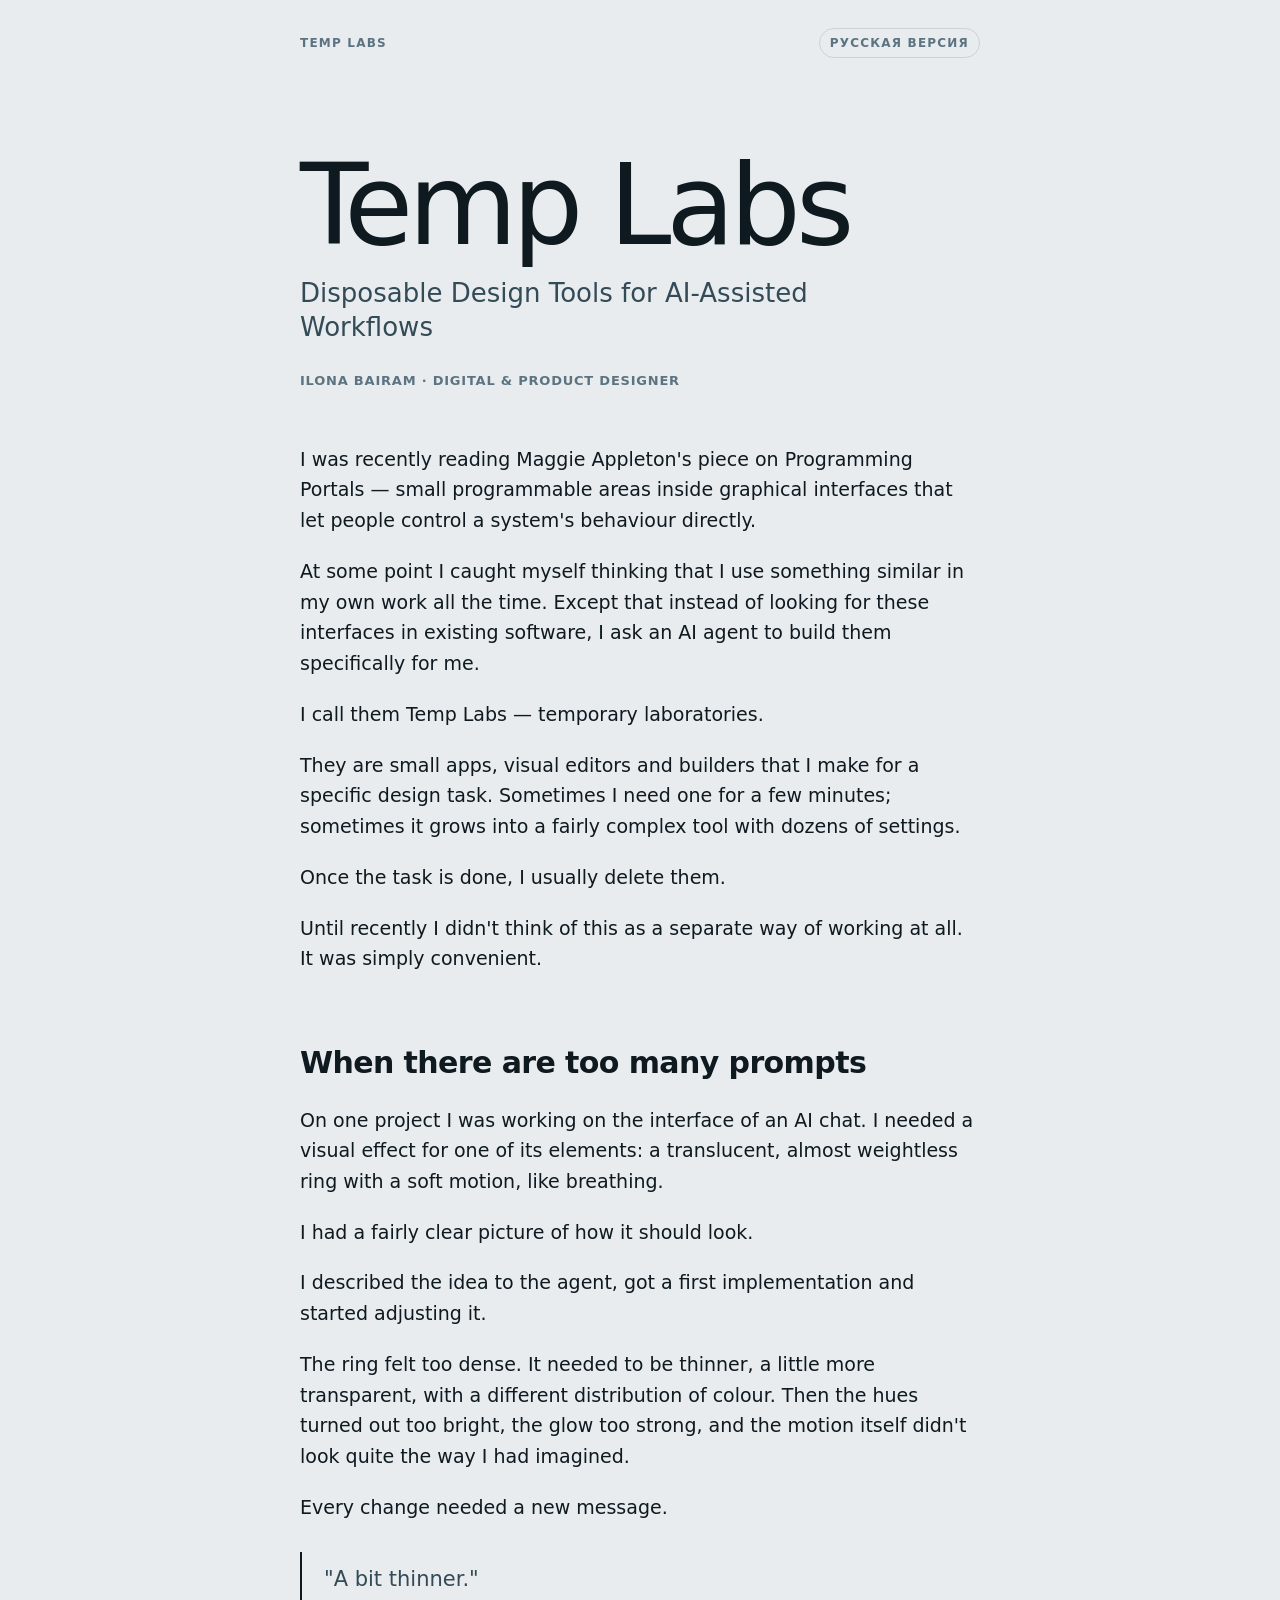
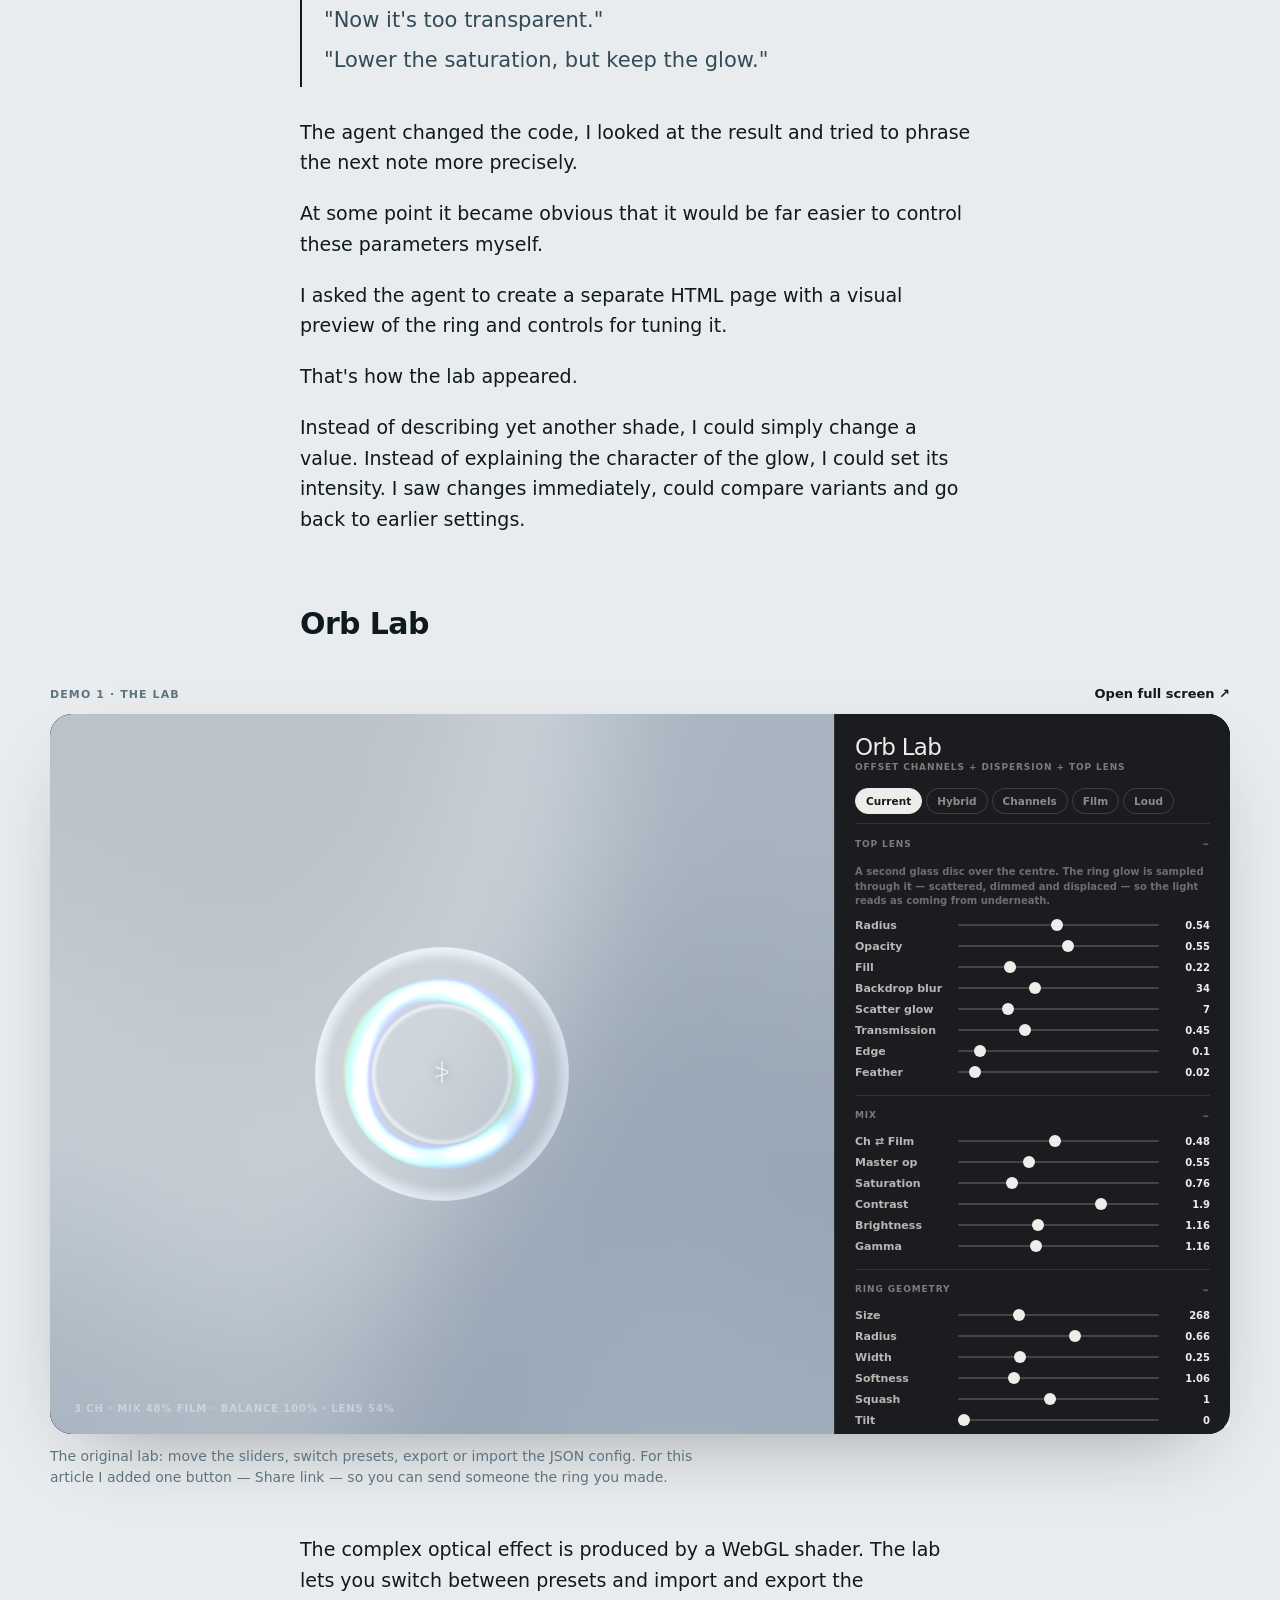
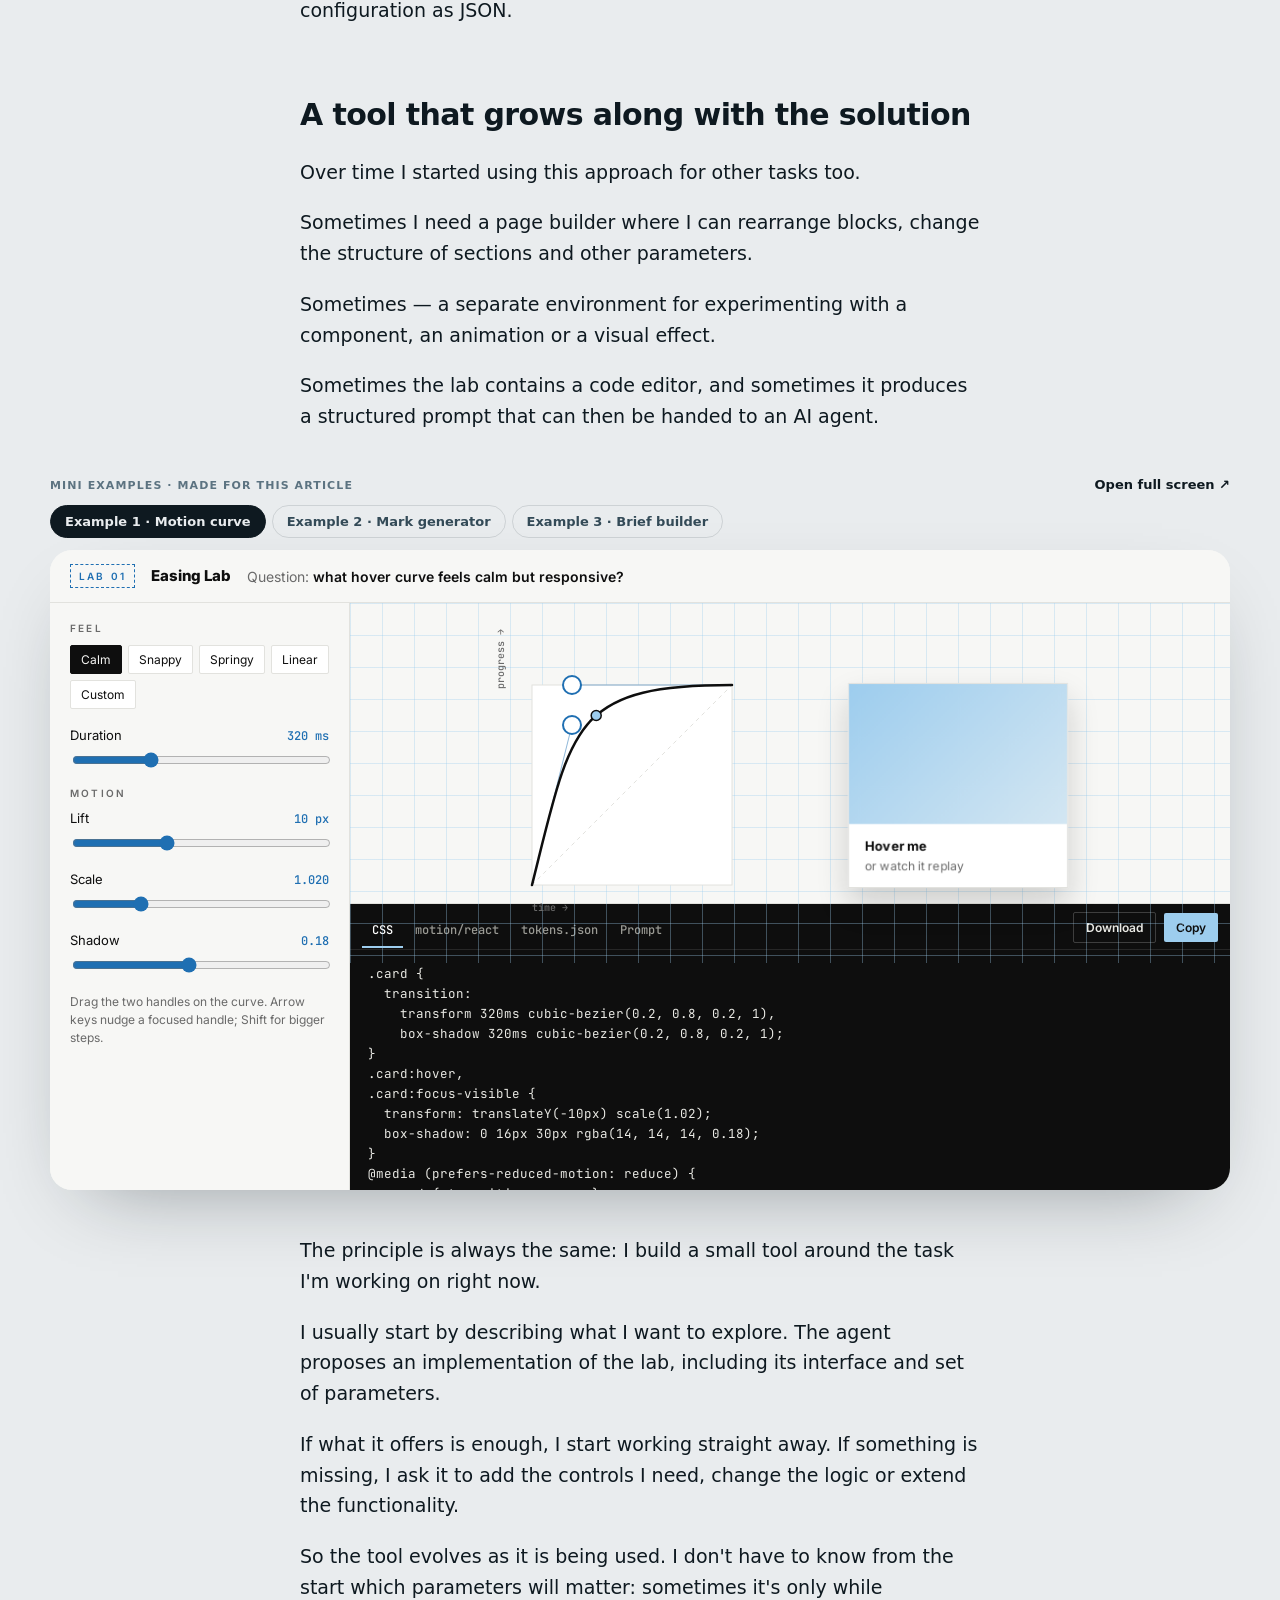
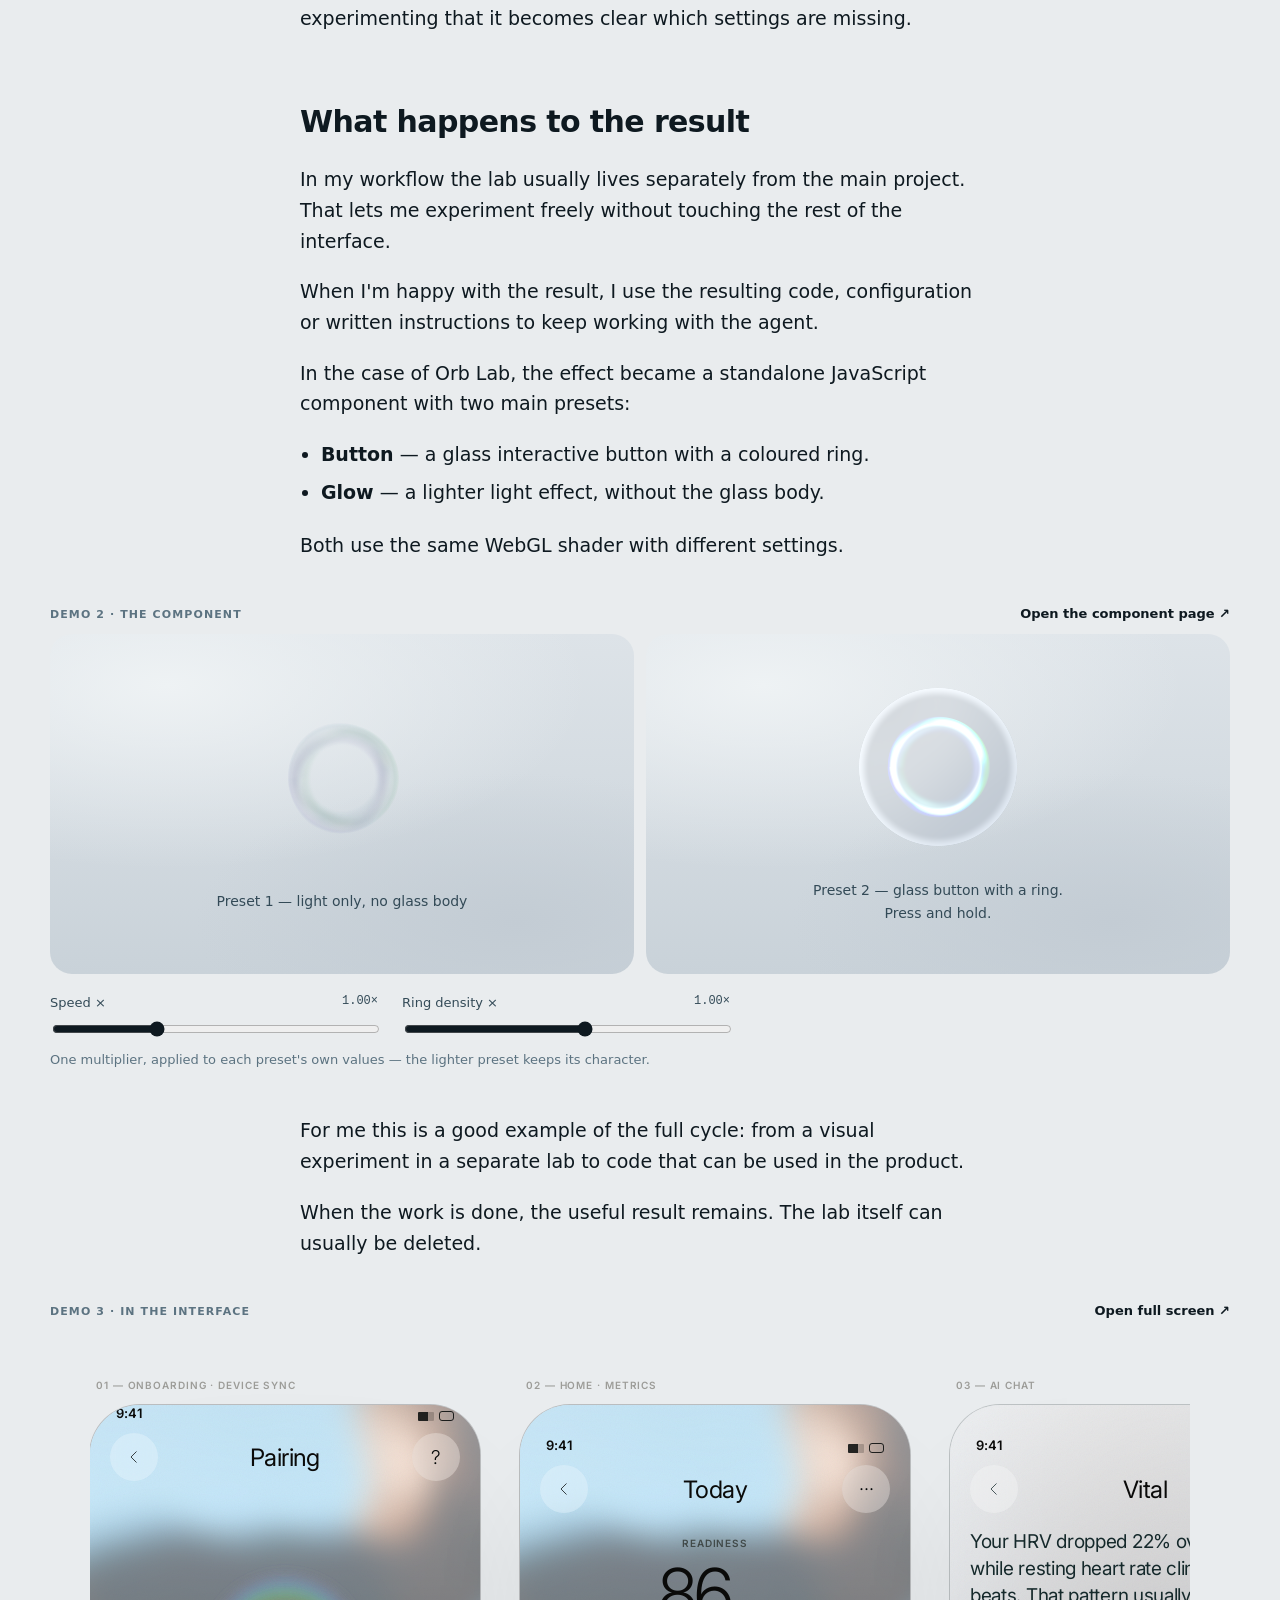
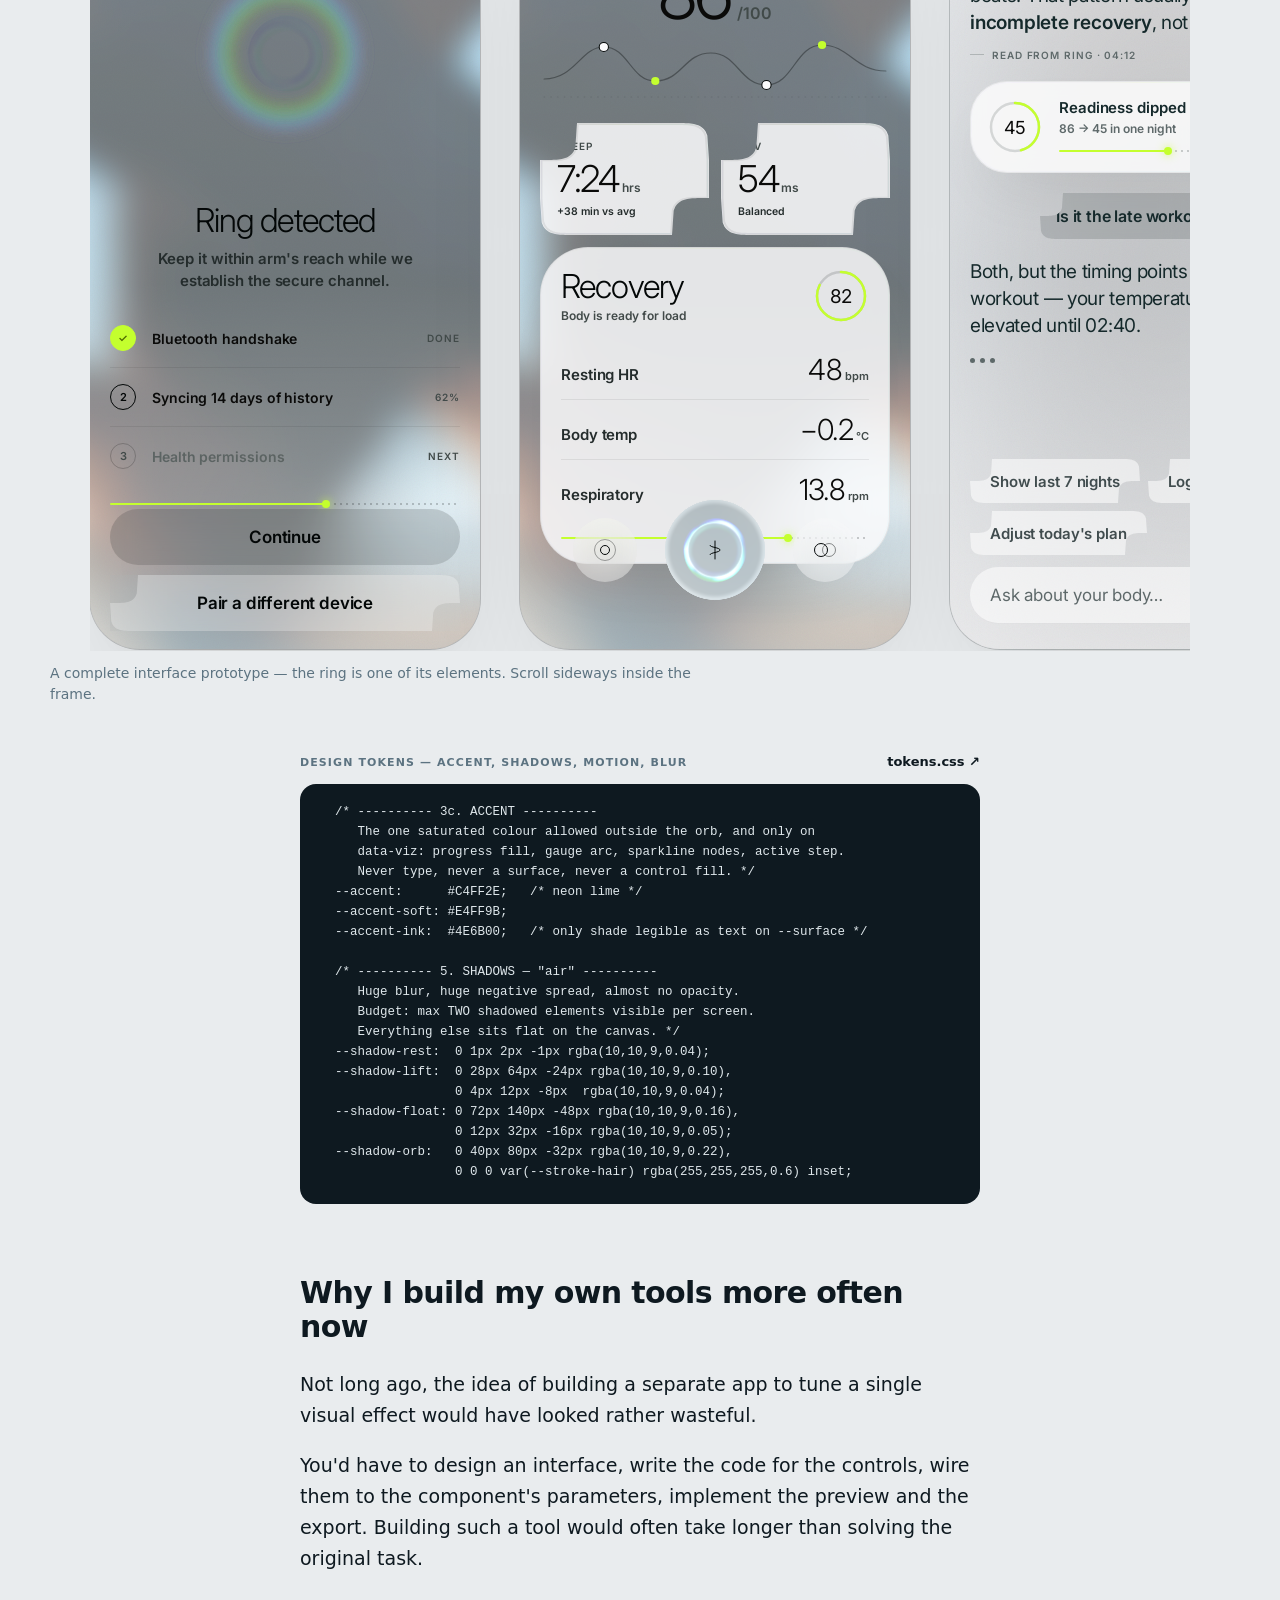
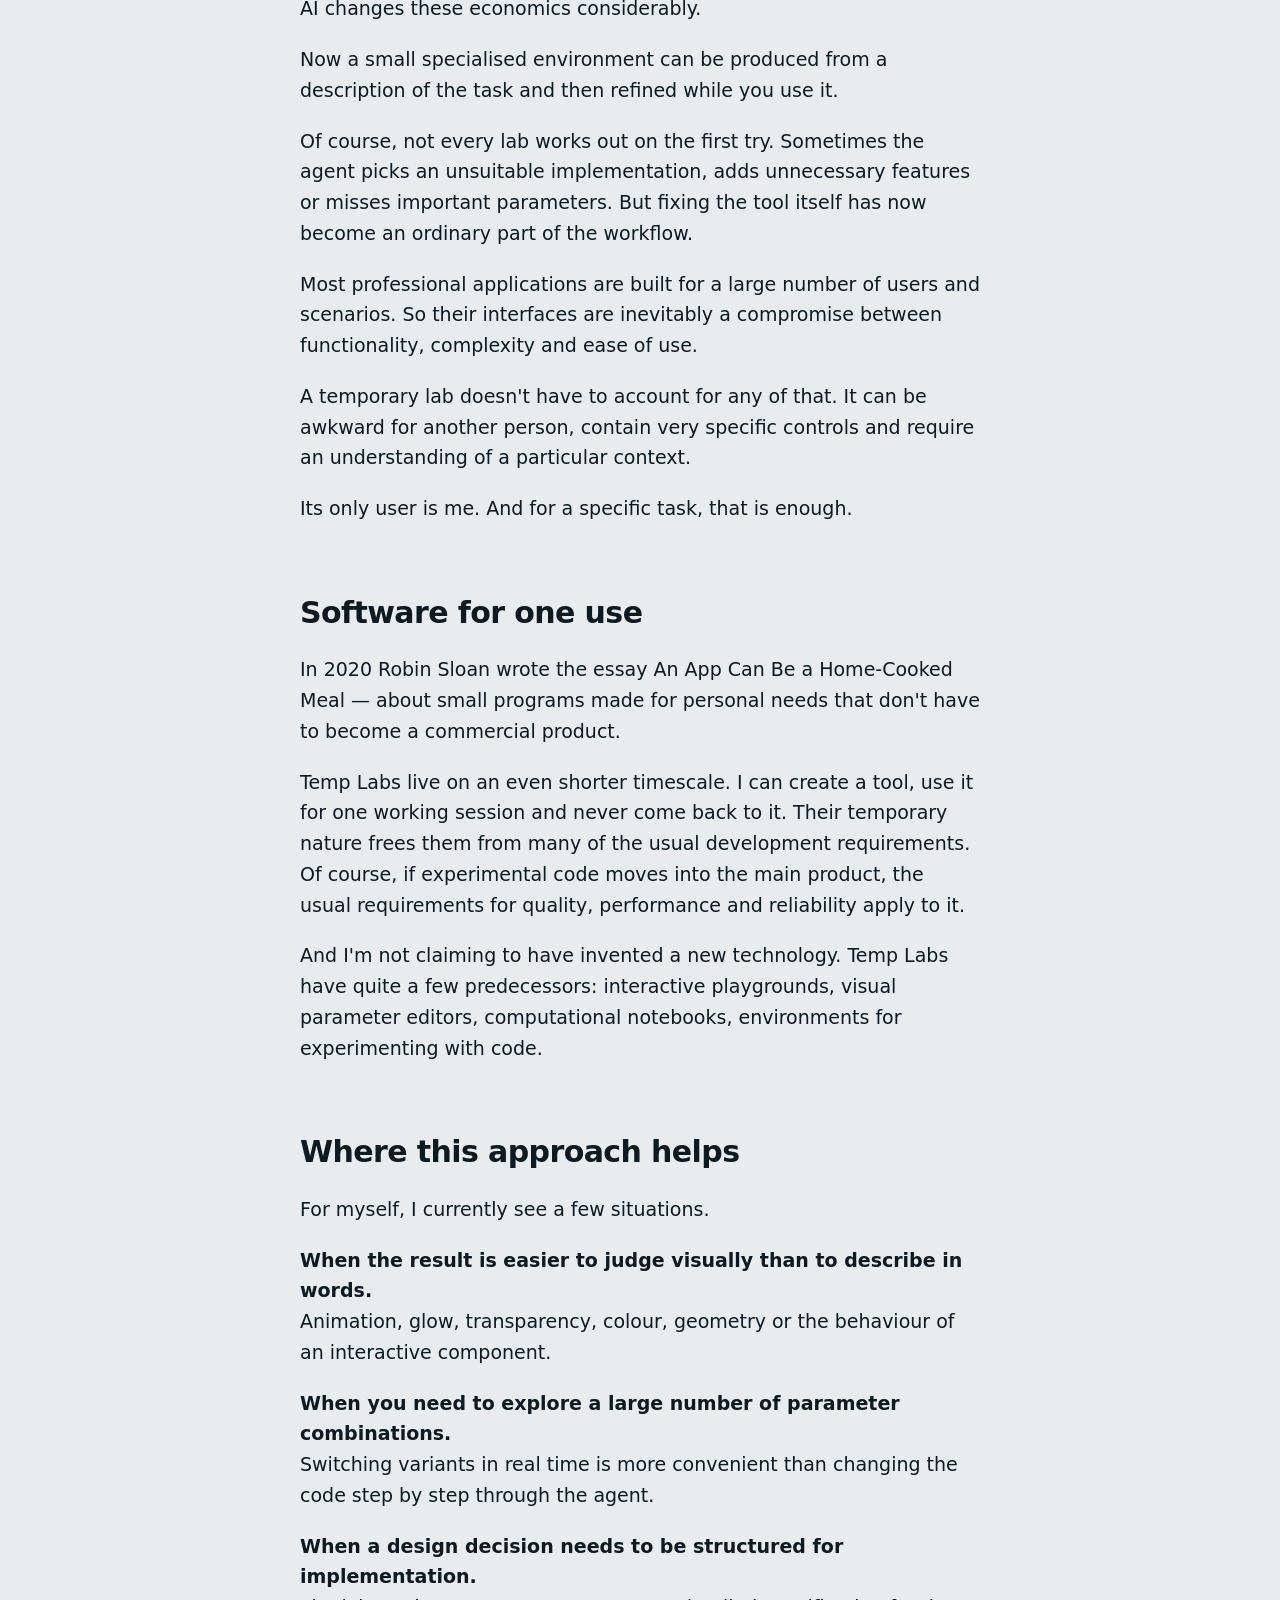
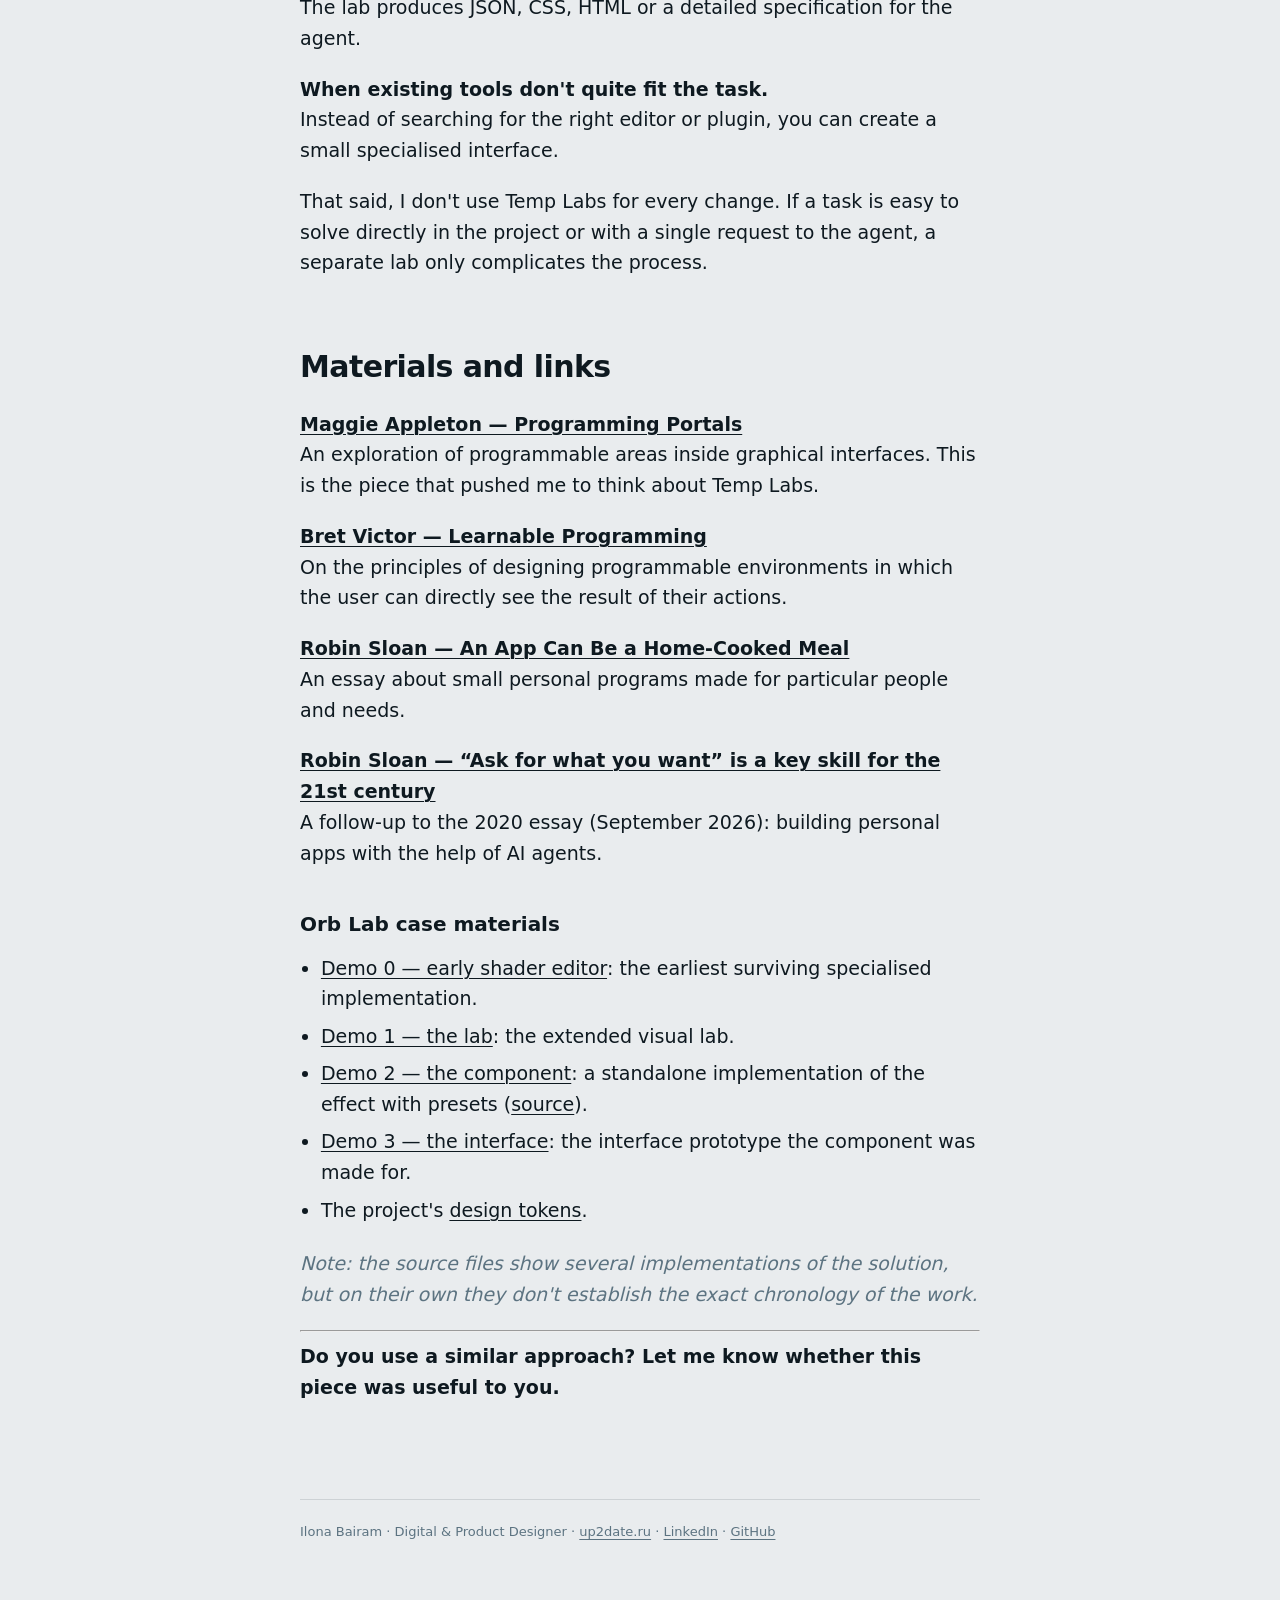
==== index.html @ 8ca4d8be "Share link in Orb Lab, link-preview images" ====
<!doctype html>
<html lang="en">
  <head>
    <meta charset="UTF-8" />
    <meta name="viewport" content="width=device-width, initial-scale=1.0" />
    <title>Temp Labs — Disposable Design Tools for AI-Assisted Workflows</title>
    <meta name="description" content="Ilona Bairam on building small, temporary tools with AI agents — with the original Orb Lab embedded." />
    <meta property="og:title" content="Temp Labs — Disposable Design Tools for AI-Assisted Workflows" />
    <meta property="og:description" content="Small, temporary tools built with AI agents for one design task — with the original Orb Lab you can play with." />
    <meta property="og:type" content="article" />
    <meta property="og:url" content="https://bairamilona.github.io/temp-labs/" />
    <meta property="og:locale" content="en_US" />
    <meta property="og:image" content="https://bairamilona.github.io/temp-labs/og-en.png" />
    <meta property="og:image:width" content="1200" />
    <meta property="og:image:height" content="630" />
    <meta property="og:image:alt" content="Temp Labs — a glass ring from Orb Lab next to the title" />
    <meta name="twitter:card" content="summary_large_image" />
    <link rel="canonical" href="https://bairamilona.github.io/temp-labs/" />
    <link rel="preconnect" href="https://api.fontshare.com" crossorigin />
    <link rel="stylesheet" href="https://api.fontshare.com/v2/css?f[]=switzer@300,400,600&display=swap" />
    <script type="module" crossorigin src="./assets/en-ZY7DUQpg.js"></script>
    <link rel="modulepreload" crossorigin href="./assets/modulepreload-polyfill-B5Qt9EMX.js">
    <link rel="modulepreload" crossorigin href="./assets/article-CkZhc94F.js">
    <link rel="stylesheet" crossorigin href="./assets/article-lk5actA2.css">
  </head>
  <body>
    <div id="article" data-lang="en"></div>
  </body>
</html>
---- assets/article-lk5actA2.css ----
:root{--bg: #e9ecee;--paper: #f4f6f7;--ink: #0e1920;--ink-2: #334a57;--ink-3: #5c7381;--line: rgba(14, 25, 32, .12);--accent: #4e6b00;--font: "Switzer", -apple-system, BlinkMacSystemFont, "Inter", system-ui, sans-serif;--mono: ui-monospace, SFMono-Regular, Menlo, monospace;--measure: 680px;--wide: 1180px}@media(prefers-color-scheme:dark){:root:not([data-theme=light]){--bg: #0f1417;--paper: #151c20;--ink: #e8eef1;--ink-2: #b5c4cc;--ink-3: #8399a5;--line: rgba(232, 238, 241, .14);--accent: #c4ff2e}}:root[data-theme=dark]{--bg: #0f1417;--paper: #151c20;--ink: #e8eef1;--ink-2: #b5c4cc;--ink-3: #8399a5;--line: rgba(232, 238, 241, .14);--accent: #c4ff2e}*{box-sizing:border-box}html{-webkit-text-size-adjust:100%}body{margin:0;background:var(--bg);color:var(--ink);font-family:var(--font);-webkit-font-smoothing:antialiased}a{color:inherit;text-decoration-thickness:1px;text-underline-offset:3px}a:hover{color:var(--accent)}#article{padding:0 16px 96px}.masthead{max-width:var(--measure);margin:0 auto;padding:28px 0 56px}.topbar{display:flex;justify-content:space-between;align-items:center;font-size:12px;font-weight:600;letter-spacing:.1em;text-transform:uppercase;color:var(--ink-3);margin-bottom:96px}.topbar .lang{text-decoration:none;border:1px solid var(--line);padding:7px 10px;border-radius:999px}.topbar .lang:hover{border-color:var(--ink);color:var(--ink)}.masthead h1{font-weight:300;font-size:clamp(56px,11vw,112px);line-height:.92;letter-spacing:-.045em;margin:0 0 20px}.masthead .subtitle{font-size:clamp(20px,3.2vw,26px);line-height:1.3;color:var(--ink-2);margin:0 0 28px;font-weight:300;max-width:36ch}.masthead .byline{font-size:13px;font-weight:600;letter-spacing:.06em;text-transform:uppercase;color:var(--ink-3);margin:0}.prose{max-width:var(--measure);margin:0 auto;font-size:19px;line-height:1.62;color:var(--ink)}.prose p{margin:0 0 1.05em}.prose h2{font-size:30px;font-weight:600;letter-spacing:-.02em;line-height:1.15;margin:2.4em 0 .8em;scroll-margin-top:24px}.prose h3{font-size:20px;font-weight:600;margin:2em 0 .6em}.prose blockquote{margin:1.4em 0;padding:4px 0 4px 22px;border-left:2px solid var(--ink);color:var(--ink-2);font-size:21px;font-weight:300}.prose blockquote p{margin:.3em 0}.prose code{font-family:var(--mono);font-size:.86em;background:var(--paper);border:1px solid var(--line);padding:1px 6px;border-radius:6px}.prose ul{padding-left:1.1em;margin:0 0 1.2em}.prose li{margin:.35em 0}.prose strong{font-weight:600}.prose em{color:var(--ink-3)}.embed{margin:2.2em 0 2.4em}.embed.wide{width:min(var(--wide),calc(100vw - 32px));position:relative;left:50%;transform:translate(-50%)}.embed-bar{display:flex;flex-wrap:wrap;gap:8px 16px;justify-content:space-between;align-items:baseline;margin-bottom:10px}.embed-bar .tag{font-size:11px;font-weight:600;letter-spacing:.1em;text-transform:uppercase;color:var(--ink-3)}.embed-bar .open{font-size:13px;font-weight:600;text-decoration:none}.embed iframe{display:block;width:100%;border:0;border-radius:22px;background:#1a1f22;box-shadow:0 30px 80px -40px #0e192073}.embed.lab iframe{height:720px}.embed.proto iframe{height:920px;background:transparent;border-radius:0;box-shadow:none}.embed.examples iframe{height:640px;background:#f7f7f5}.tabs{display:flex;flex-wrap:wrap;gap:6px;margin-bottom:12px}@media(max-width:760px){.tabs{flex-wrap:nowrap;overflow-x:auto;scrollbar-width:none;margin-inline:-16px;padding-inline:16px}.tabs::-webkit-scrollbar{display:none}.tabs button{flex:0 0 auto}}.tabs button{font:600 13px var(--font);color:var(--ink-2);background:transparent;border:1px solid var(--line);border-radius:999px;padding:8px 14px;cursor:pointer}.tabs button:hover{border-color:var(--ink);color:var(--ink)}.tabs button[aria-selected=true]{background:var(--ink);color:var(--bg);border-color:var(--ink)}.embed figcaption{font-size:14px;line-height:1.5;color:var(--ink-3);margin-top:12px;max-width:var(--measure)}@media(max-width:760px){.embed.lab iframe,.embed.examples iframe{height:78vh}.embed.proto iframe{height:820px}.embed.lab iframe,.embed.examples iframe{border-radius:16px}}.compare .pair{display:grid;grid-template-columns:1fr 1fr;gap:12px}@media(max-width:640px){.compare .pair{grid-template-columns:1fr}}.compare .stage{border-radius:22px;min-height:340px;display:grid;place-items:center;align-content:center;gap:28px;padding:32px 20px;background:radial-gradient(120% 90% at 20% 15%,#eef2f4,#eef2f400 60%),radial-gradient(100% 80% at 80% 85%,#c3ccd4,#c3ccd400 55%),linear-gradient(180deg,#dde3e8,#c9d2d9)}.compare .stage p{margin:0;font-size:14px;color:#334a57;text-align:center;max-width:30ch}.compare .ura{width:168px;height:168px;position:relative;display:block;border:0;padding:0;background:none;border-radius:50%;-moz-appearance:none;appearance:none;-webkit-appearance:none;-webkit-tap-highlight-color:transparent;touch-action:none}.compare .orb-el{width:132px;height:132px;border:0;padding:0;background:none;border-radius:50%;cursor:pointer;touch-action:none}.compare .orb-el:focus-visible{outline:2px solid #0e1920;outline-offset:6px}.compare .knobs{display:grid;grid-template-columns:1fr 1fr;gap:10px 24px;margin-top:18px;max-width:var(--measure)}.compare .knobs label{display:grid;grid-template-columns:1fr auto;gap:6px;font-size:13px;color:var(--ink-2)}.compare .knobs input{grid-column:1 / -1;width:100%;accent-color:var(--ink)}.compare .knobs output{font-family:var(--mono);font-size:12px}.compare .knobs small{grid-column:1 / -1;color:var(--ink-3);font-size:13px}@media(max-width:640px){.compare .knobs{grid-template-columns:1fr}}.usage{margin-top:16px;max-width:var(--measure)}.usage summary{cursor:pointer;font-size:14px;font-weight:600}.warn{color:var(--ink-3);font-size:14px}pre{margin:12px 0 0;background:#0e1920;color:#dfe7eb;border-radius:16px;padding:18px 20px;overflow:auto;font:12.5px/1.6 var(--mono);max-height:420px}pre code{background:none!important;border:0!important;padding:0!important;color:inherit;font-size:inherit!important}.tokens{margin-top:1.4em}.foot{max-width:var(--measure);margin:96px auto 0;padding-top:24px;border-top:1px solid var(--line);font-size:13px;color:var(--ink-3)}
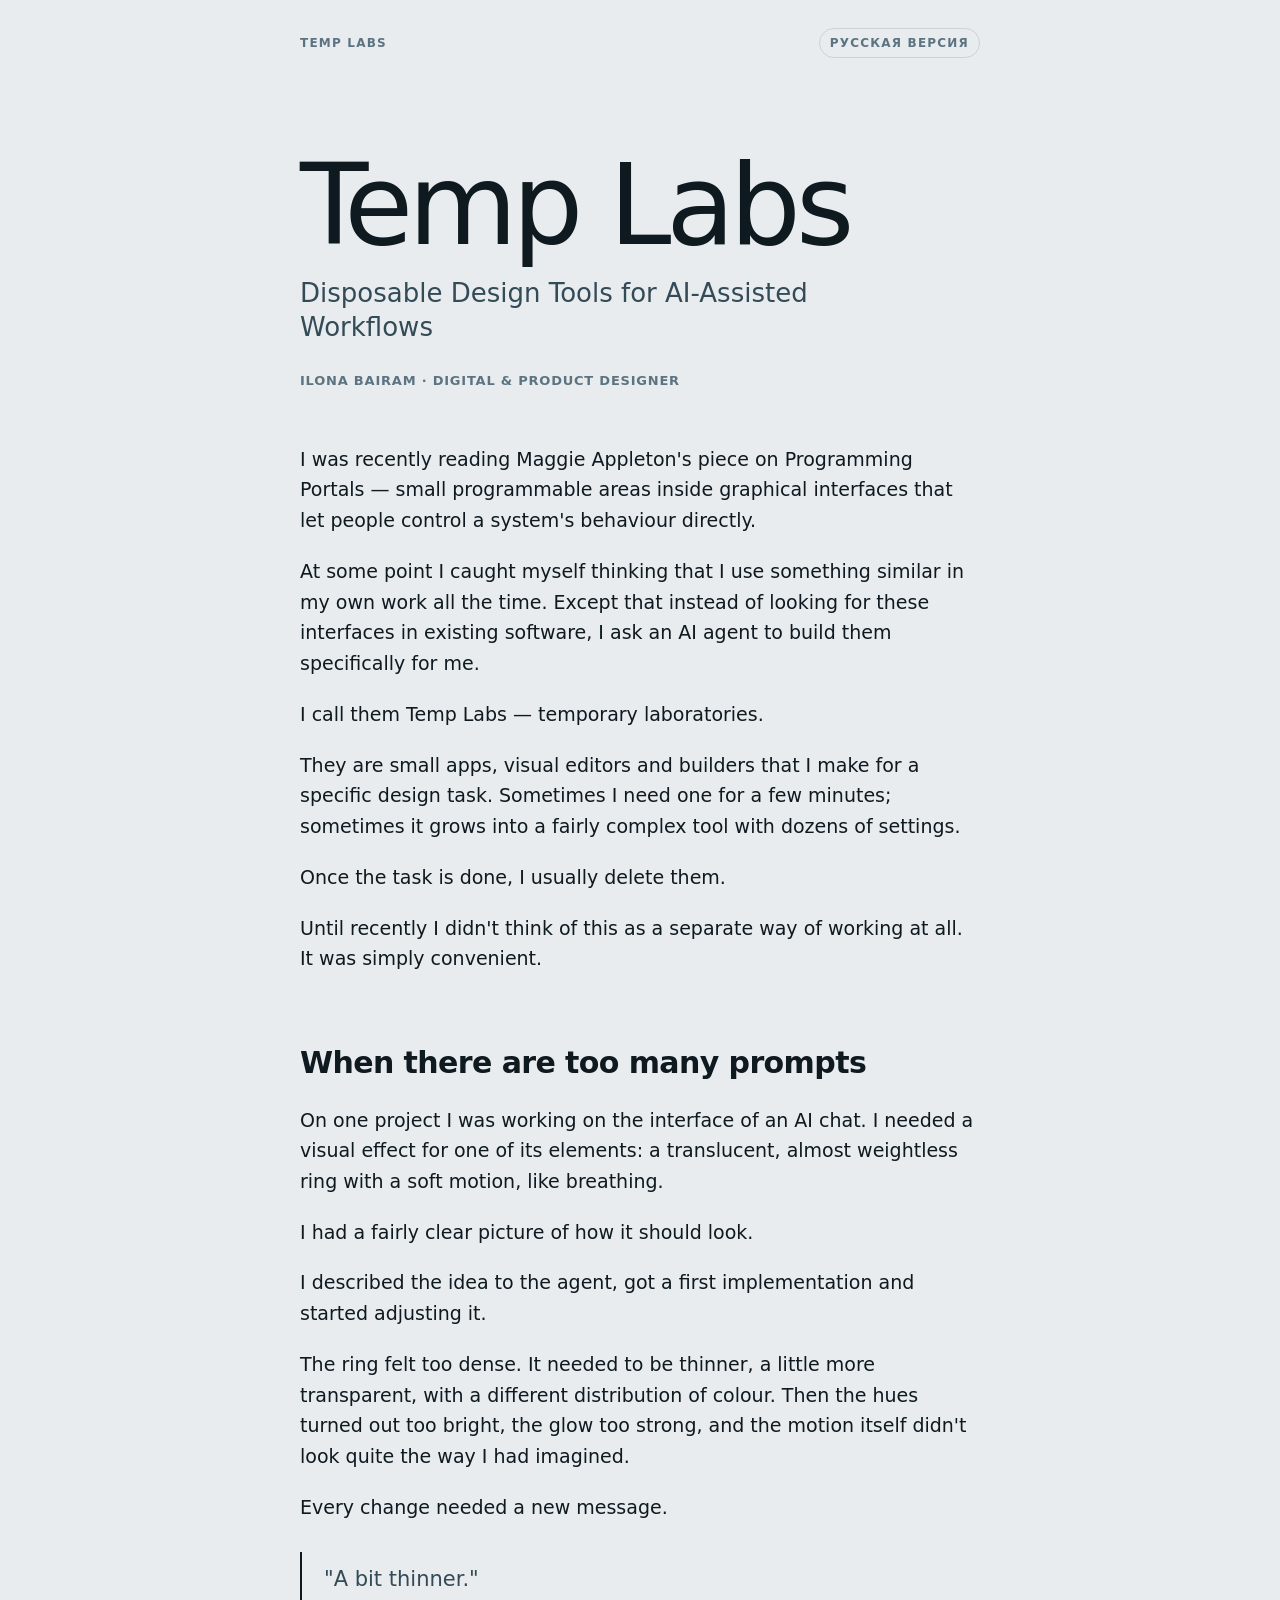
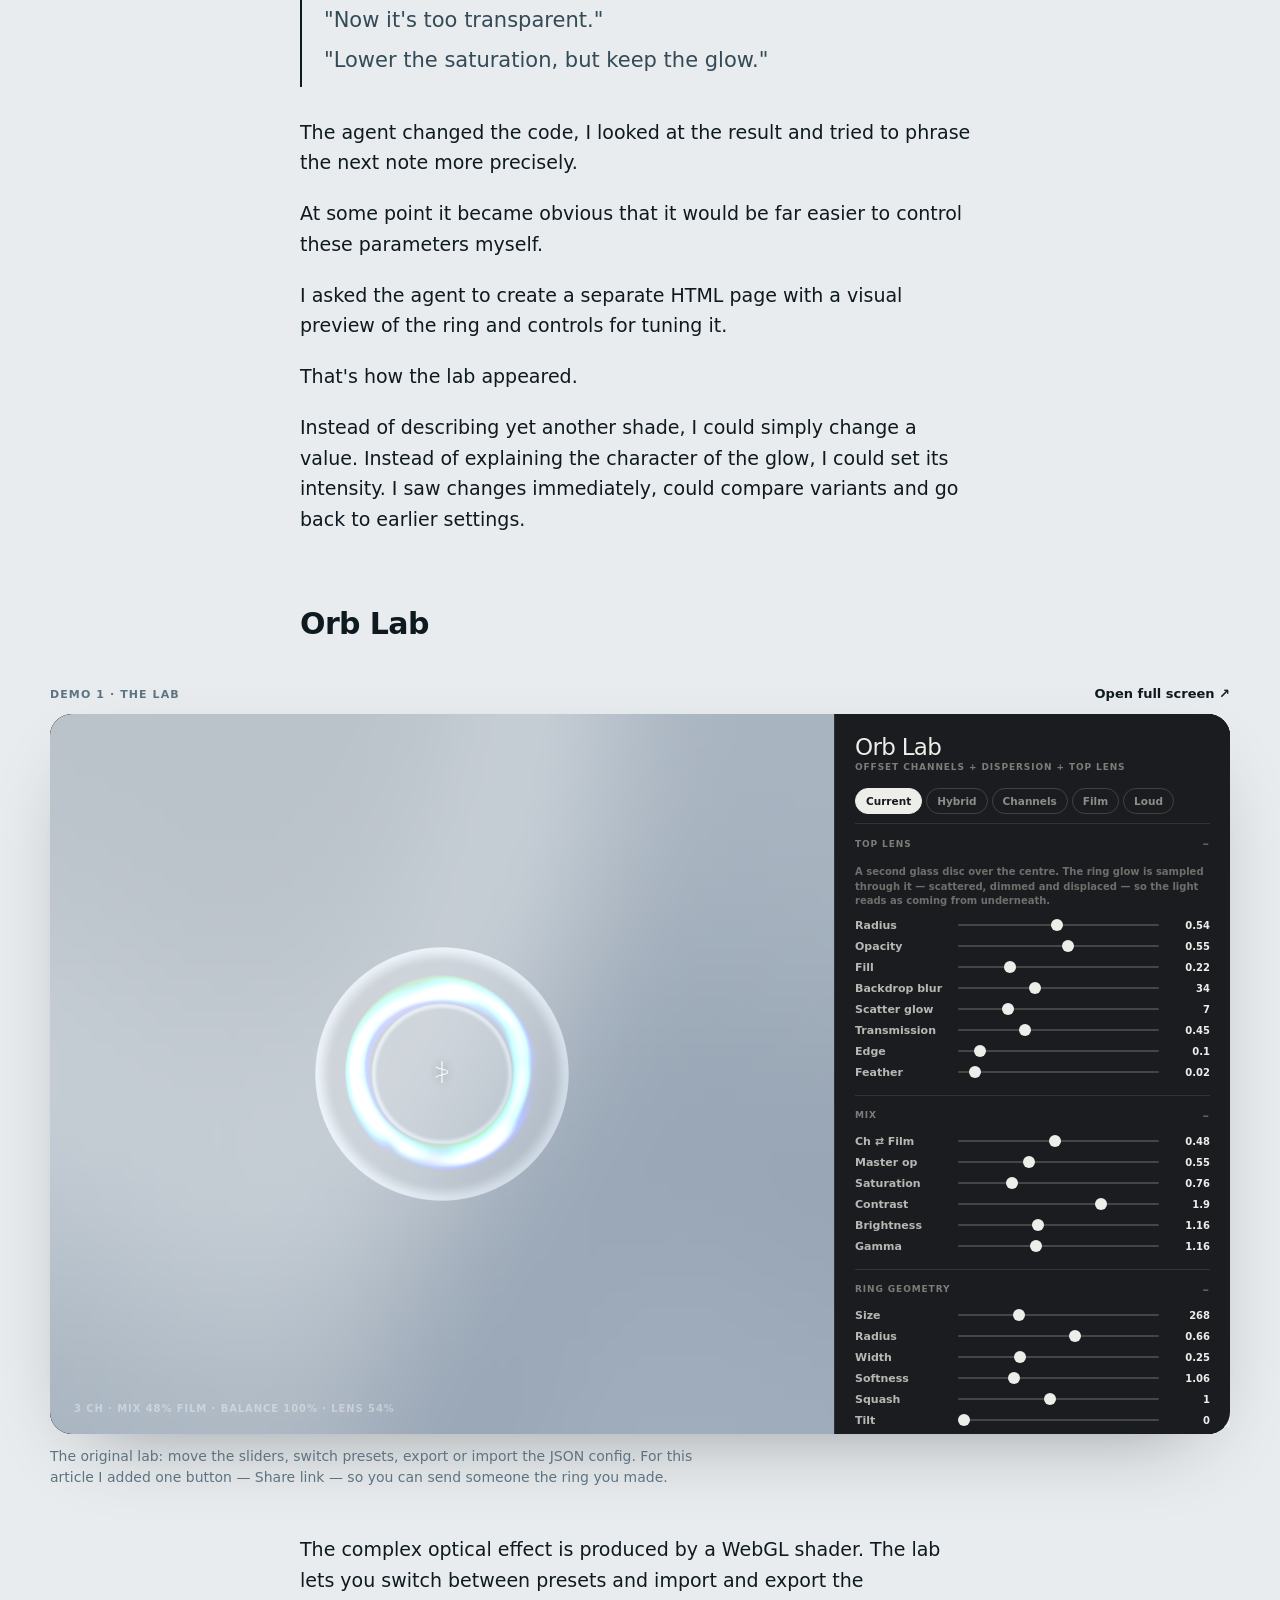
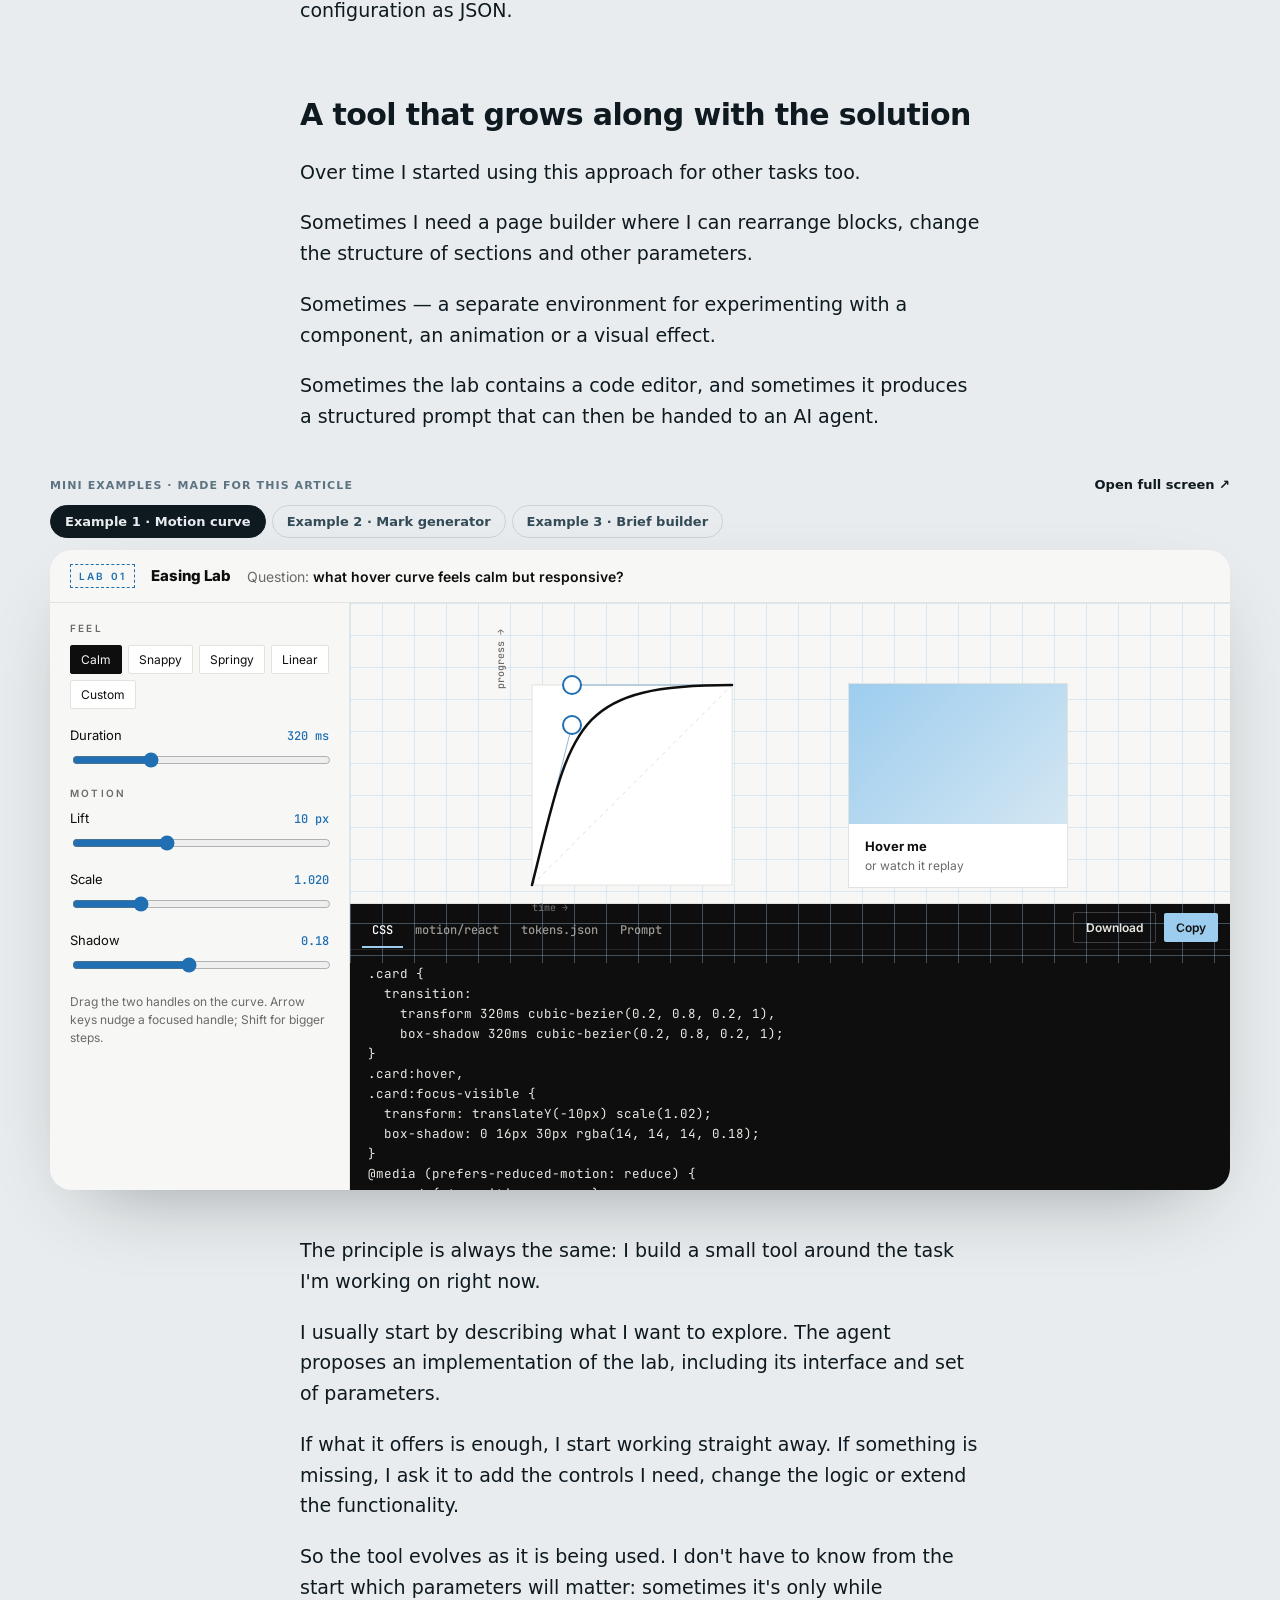
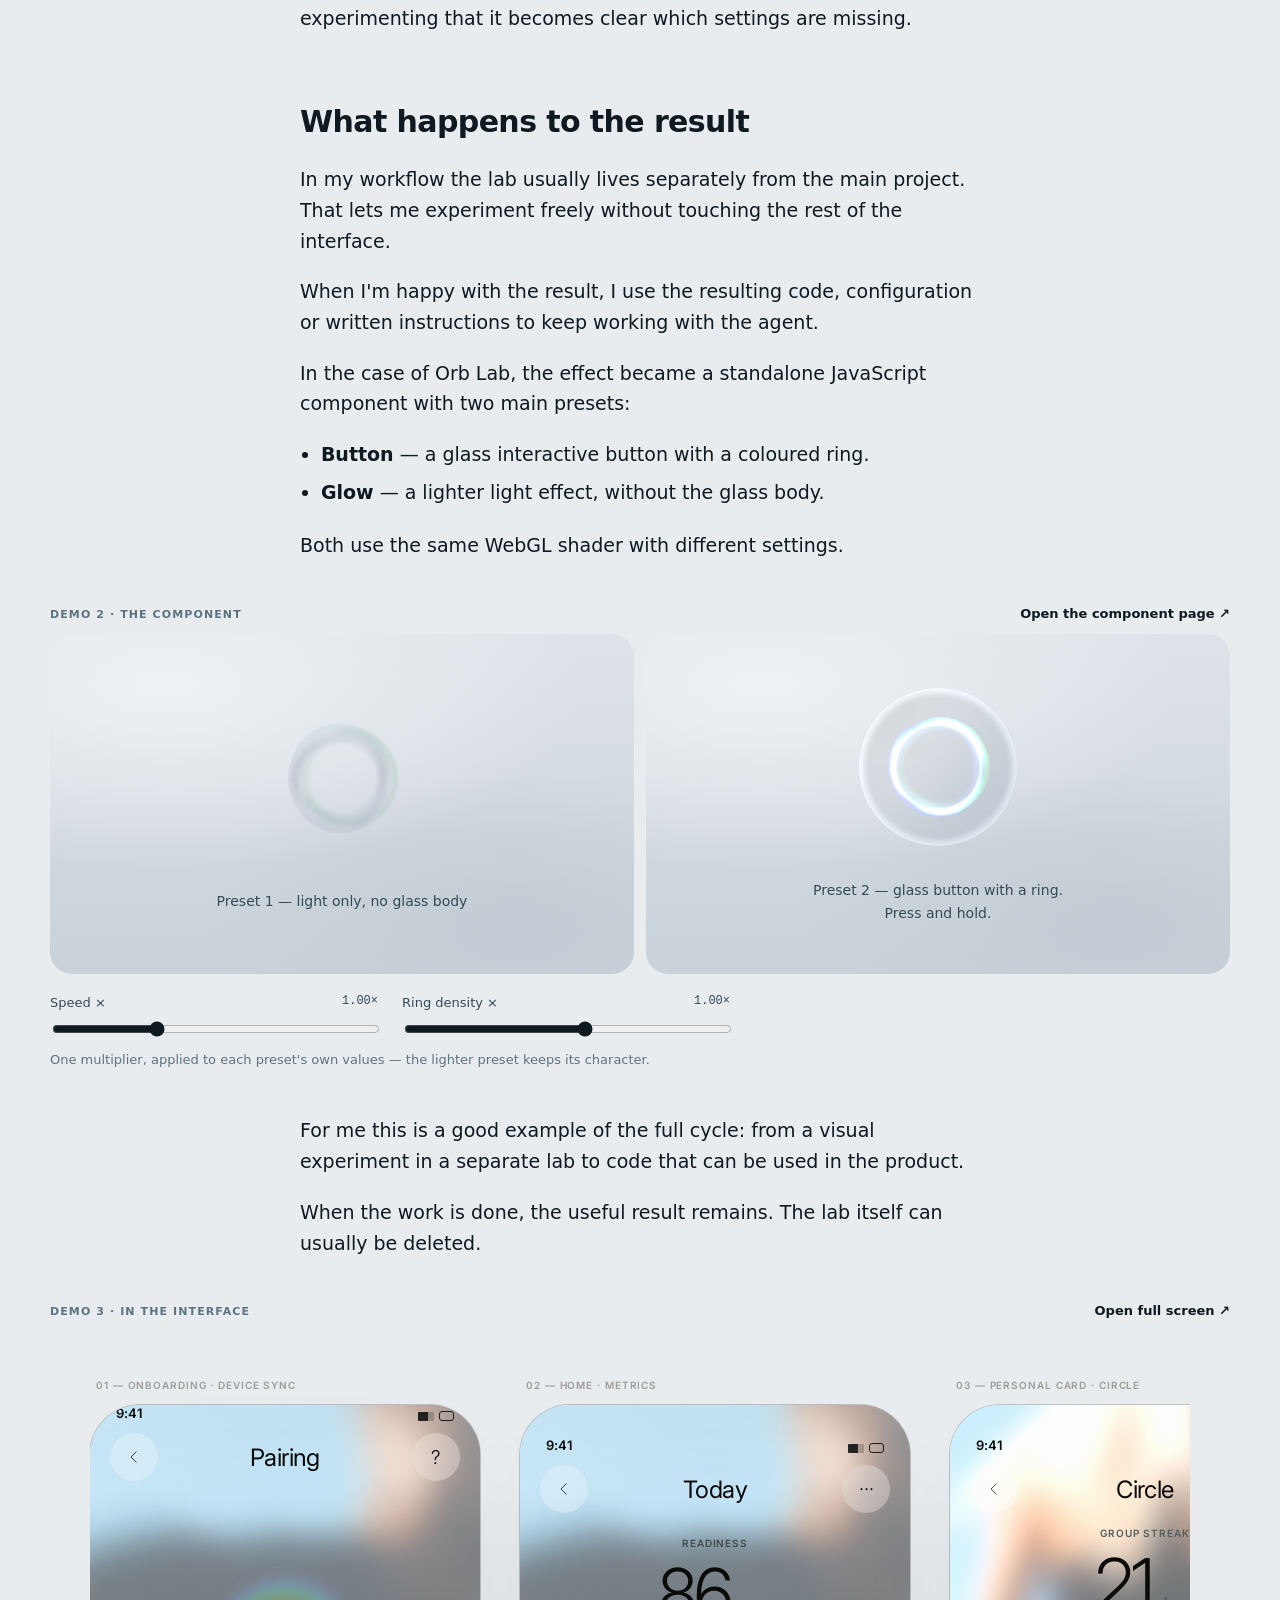
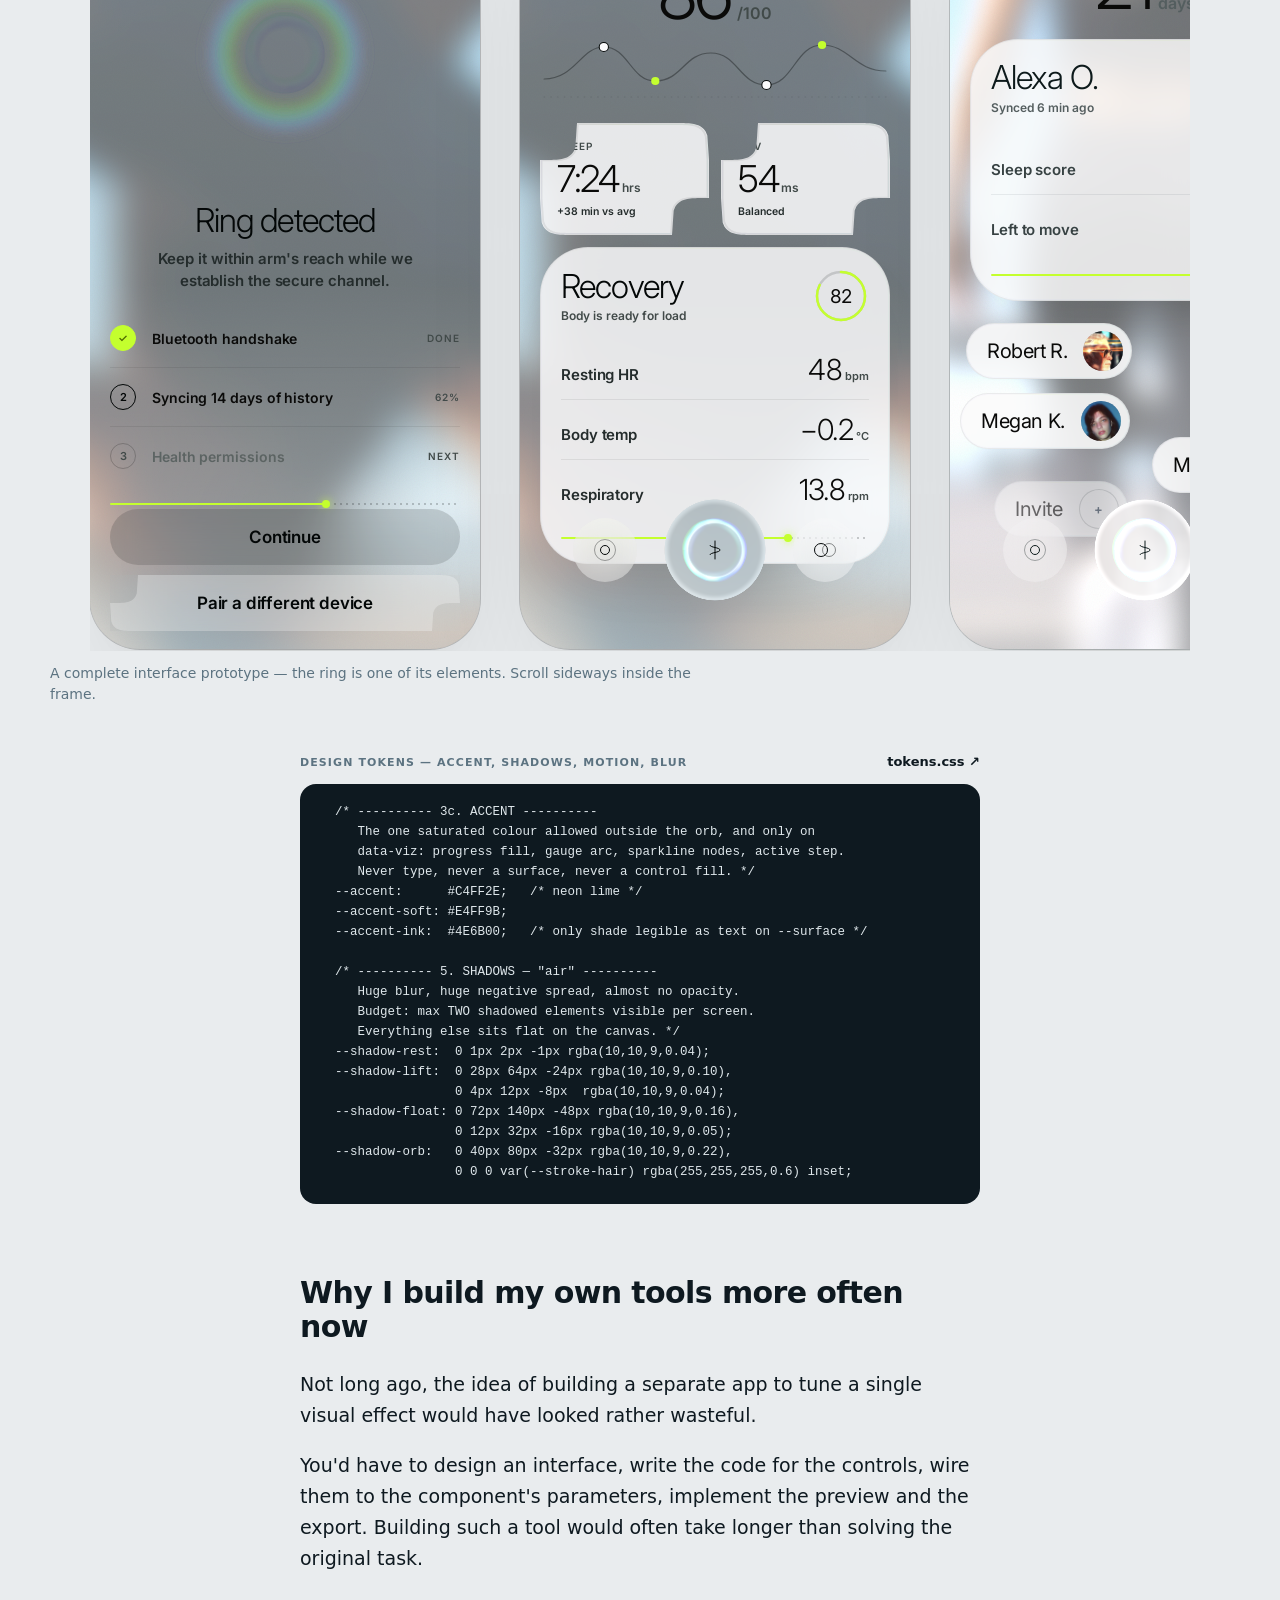
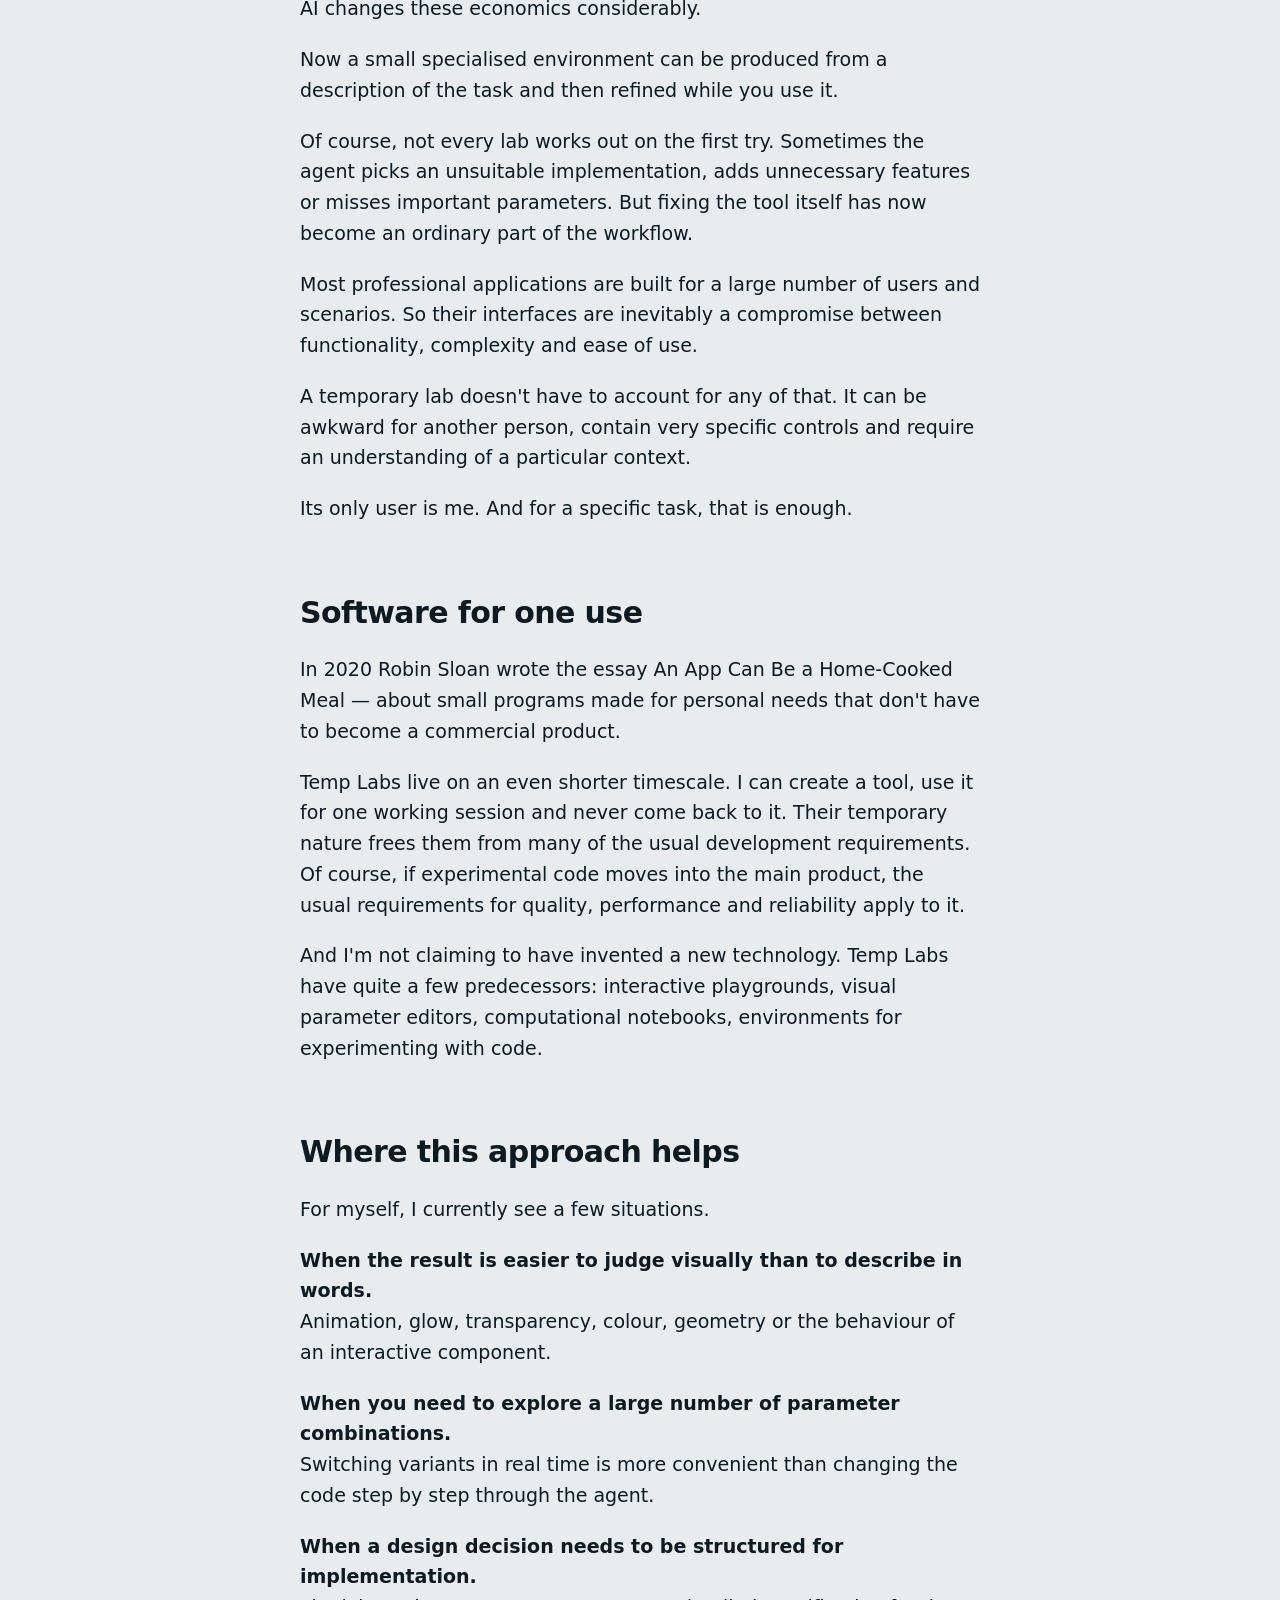
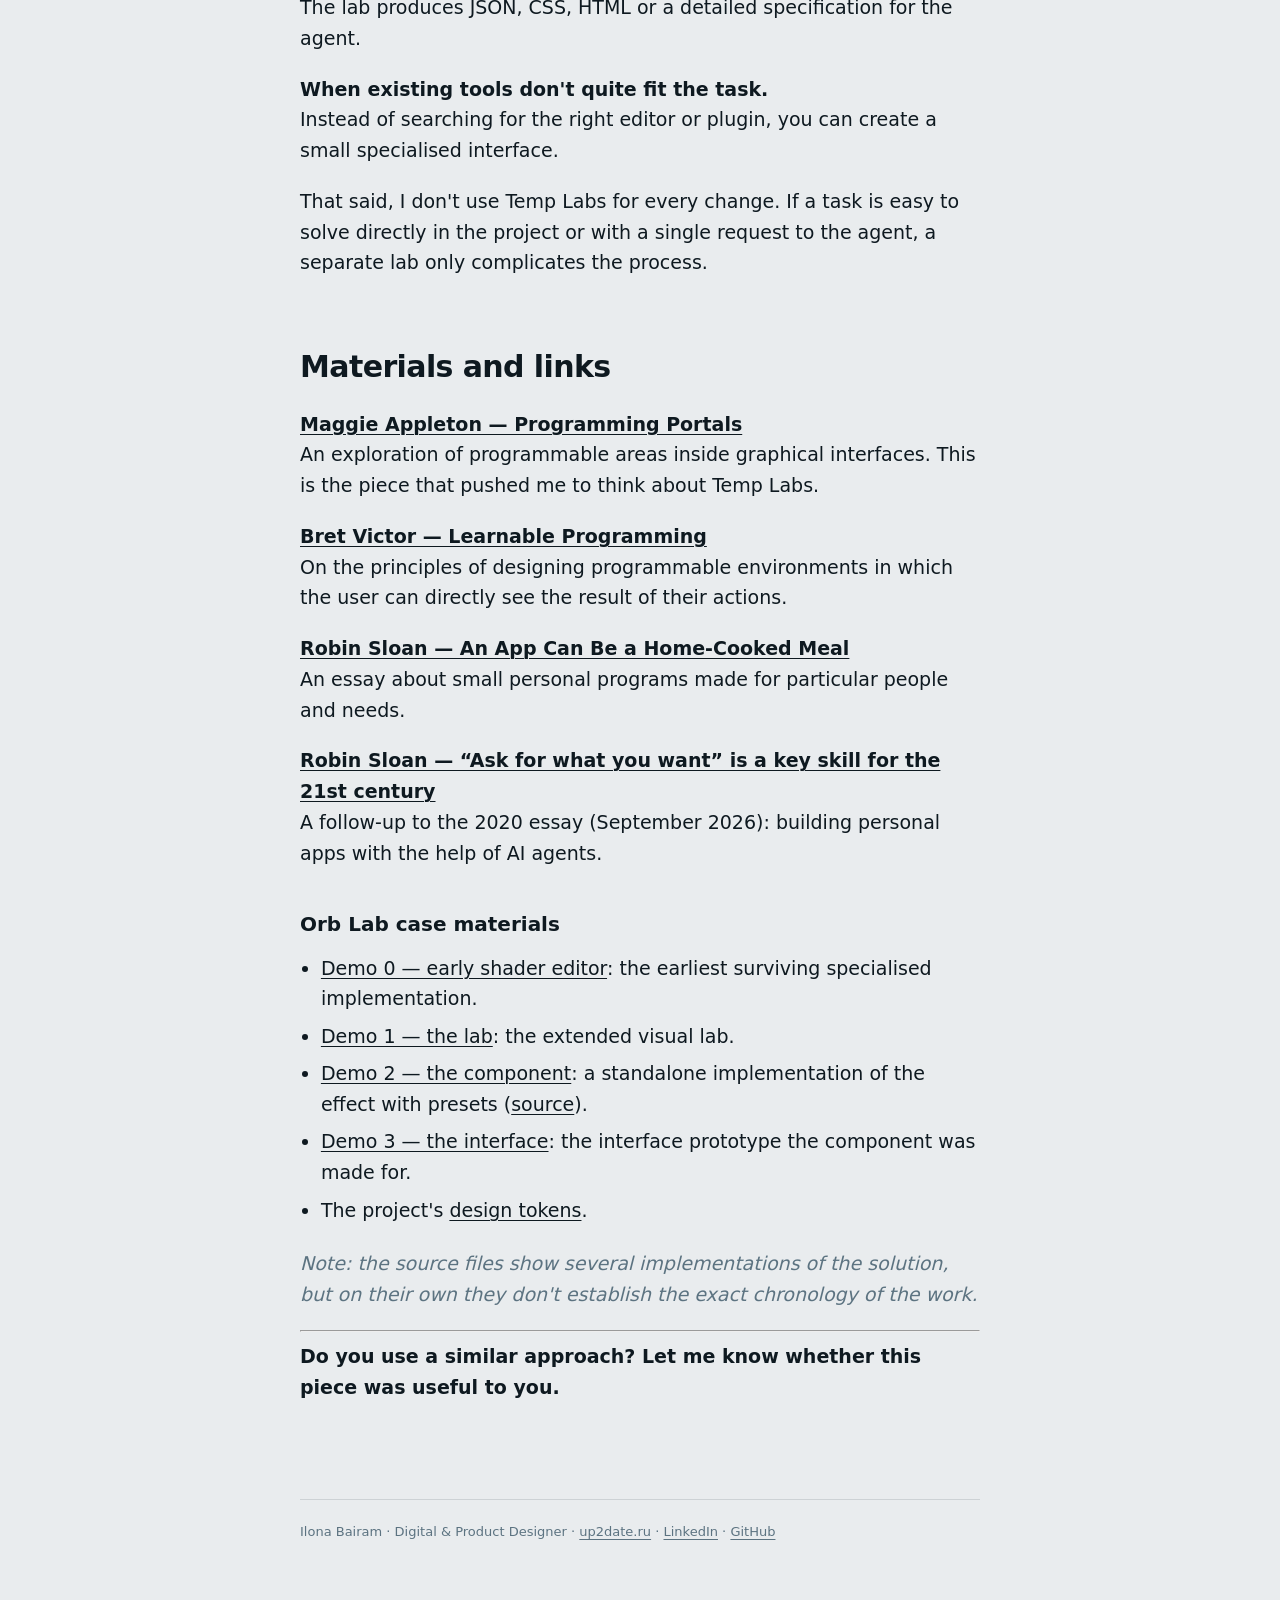
==== commit be855ac8: "Remove brand names from code and prototype" ====
--- a/index.html
+++ b/index.html
@@ -18,10 +18,10 @@
     <link rel="canonical" href="https://bairamilona.github.io/temp-labs/" />
     <link rel="preconnect" href="https://api.fontshare.com" crossorigin />
     <link rel="stylesheet" href="https://api.fontshare.com/v2/css?f[]=switzer@300,400,600&display=swap" />
-    <script type="module" crossorigin src="./assets/en-ZY7DUQpg.js"></script>
+    <script type="module" crossorigin src="./assets/en-DYEURb7W.js"></script>
     <link rel="modulepreload" crossorigin href="./assets/modulepreload-polyfill-B5Qt9EMX.js">
-    <link rel="modulepreload" crossorigin href="./assets/article-CkZhc94F.js">
-    <link rel="stylesheet" crossorigin href="./assets/article-lk5actA2.css">
+    <link rel="modulepreload" crossorigin href="./assets/article-DUcfcBiH.js">
+    <link rel="stylesheet" crossorigin href="./assets/article-CtspW_Gk.css">
   </head>
   <body>
     <div id="article" data-lang="en"></div>
--- a/assets/article-CtspW_Gk.css
+++ b/assets/article-CtspW_Gk.css
@@ -0,0 +1 @@
+:root{--bg: #e9ecee;--paper: #f4f6f7;--ink: #0e1920;--ink-2: #334a57;--ink-3: #5c7381;--line: rgba(14, 25, 32, .12);--accent: #4e6b00;--font: "Switzer", -apple-system, BlinkMacSystemFont, "Inter", system-ui, sans-serif;--mono: ui-monospace, SFMono-Regular, Menlo, monospace;--measure: 680px;--wide: 1180px}@media(prefers-color-scheme:dark){:root:not([data-theme=light]){--bg: #0f1417;--paper: #151c20;--ink: #e8eef1;--ink-2: #b5c4cc;--ink-3: #8399a5;--line: rgba(232, 238, 241, .14);--accent: #c4ff2e}}:root[data-theme=dark]{--bg: #0f1417;--paper: #151c20;--ink: #e8eef1;--ink-2: #b5c4cc;--ink-3: #8399a5;--line: rgba(232, 238, 241, .14);--accent: #c4ff2e}*{box-sizing:border-box}html{-webkit-text-size-adjust:100%}body{margin:0;background:var(--bg);color:var(--ink);font-family:var(--font);-webkit-font-smoothing:antialiased}a{color:inherit;text-decoration-thickness:1px;text-underline-offset:3px}a:hover{color:var(--accent)}#article{padding:0 16px 96px}.masthead{max-width:var(--measure);margin:0 auto;padding:28px 0 56px}.topbar{display:flex;justify-content:space-between;align-items:center;font-size:12px;font-weight:600;letter-spacing:.1em;text-transform:uppercase;color:var(--ink-3);margin-bottom:96px}.topbar .lang{text-decoration:none;border:1px solid var(--line);padding:7px 10px;border-radius:999px}.topbar .lang:hover{border-color:var(--ink);color:var(--ink)}.masthead h1{font-weight:300;font-size:clamp(56px,11vw,112px);line-height:.92;letter-spacing:-.045em;margin:0 0 20px}.masthead .subtitle{font-size:clamp(20px,3.2vw,26px);line-height:1.3;color:var(--ink-2);margin:0 0 28px;font-weight:300;max-width:36ch}.masthead .byline{font-size:13px;font-weight:600;letter-spacing:.06em;text-transform:uppercase;color:var(--ink-3);margin:0}.prose{max-width:var(--measure);margin:0 auto;font-size:19px;line-height:1.62;color:var(--ink)}.prose p{margin:0 0 1.05em}.prose h2{font-size:30px;font-weight:600;letter-spacing:-.02em;line-height:1.15;margin:2.4em 0 .8em;scroll-margin-top:24px}.prose h3{font-size:20px;font-weight:600;margin:2em 0 .6em}.prose blockquote{margin:1.4em 0;padding:4px 0 4px 22px;border-left:2px solid var(--ink);color:var(--ink-2);font-size:21px;font-weight:300}.prose blockquote p{margin:.3em 0}.prose code{font-family:var(--mono);font-size:.86em;background:var(--paper);border:1px solid var(--line);padding:1px 6px;border-radius:6px}.prose ul{padding-left:1.1em;margin:0 0 1.2em}.prose li{margin:.35em 0}.prose strong{font-weight:600}.prose em{color:var(--ink-3)}.embed{margin:2.2em 0 2.4em}.embed.wide{width:min(var(--wide),calc(100vw - 32px));position:relative;left:50%;transform:translate(-50%)}.embed-bar{display:flex;flex-wrap:wrap;gap:8px 16px;justify-content:space-between;align-items:baseline;margin-bottom:10px}.embed-bar .tag{font-size:11px;font-weight:600;letter-spacing:.1em;text-transform:uppercase;color:var(--ink-3)}.embed-bar .open{font-size:13px;font-weight:600;text-decoration:none}.embed iframe{display:block;width:100%;border:0;border-radius:22px;background:#1a1f22;box-shadow:0 30px 80px -40px #0e192073}.embed.lab iframe{height:720px}.embed.proto iframe{height:920px;background:transparent;border-radius:0;box-shadow:none}.embed.examples iframe{height:640px;background:#f7f7f5}.tabs{display:flex;flex-wrap:wrap;gap:6px;margin-bottom:12px}@media(max-width:760px){.tabs{flex-wrap:nowrap;overflow-x:auto;scrollbar-width:none;margin-inline:-16px;padding-inline:16px}.tabs::-webkit-scrollbar{display:none}.tabs button{flex:0 0 auto}}.tabs button{font:600 13px var(--font);color:var(--ink-2);background:transparent;border:1px solid var(--line);border-radius:999px;padding:8px 14px;cursor:pointer}.tabs button:hover{border-color:var(--ink);color:var(--ink)}.tabs button[aria-selected=true]{background:var(--ink);color:var(--bg);border-color:var(--ink)}.embed figcaption{font-size:14px;line-height:1.5;color:var(--ink-3);margin-top:12px;max-width:var(--measure)}@media(max-width:760px){.embed.lab iframe,.embed.examples iframe{height:78vh}.embed.proto iframe{height:820px}.embed.lab iframe,.embed.examples iframe{border-radius:16px}}.compare .pair{display:grid;grid-template-columns:1fr 1fr;gap:12px}@media(max-width:640px){.compare .pair{grid-template-columns:1fr}}.compare .stage{border-radius:22px;min-height:340px;display:grid;place-items:center;align-content:center;gap:28px;padding:32px 20px;background:radial-gradient(120% 90% at 20% 15%,#eef2f4,#eef2f400 60%),radial-gradient(100% 80% at 80% 85%,#c3ccd4,#c3ccd400 55%),linear-gradient(180deg,#dde3e8,#c9d2d9)}.compare .stage p{margin:0;font-size:14px;color:#334a57;text-align:center;max-width:30ch}.compare .orb-host{width:168px;height:168px;position:relative;display:block;border:0;padding:0;background:none;border-radius:50%;-moz-appearance:none;appearance:none;-webkit-appearance:none;-webkit-tap-highlight-color:transparent;touch-action:none}.compare .orb-el{width:132px;height:132px;border:0;padding:0;background:none;border-radius:50%;cursor:pointer;touch-action:none}.compare .orb-el:focus-visible{outline:2px solid #0e1920;outline-offset:6px}.compare .knobs{display:grid;grid-template-columns:1fr 1fr;gap:10px 24px;margin-top:18px;max-width:var(--measure)}.compare .knobs label{display:grid;grid-template-columns:1fr auto;gap:6px;font-size:13px;color:var(--ink-2)}.compare .knobs input{grid-column:1 / -1;width:100%;accent-color:var(--ink)}.compare .knobs output{font-family:var(--mono);font-size:12px}.compare .knobs small{grid-column:1 / -1;color:var(--ink-3);font-size:13px}@media(max-width:640px){.compare .knobs{grid-template-columns:1fr}}.usage{margin-top:16px;max-width:var(--measure)}.usage summary{cursor:pointer;font-size:14px;font-weight:600}.warn{color:var(--ink-3);font-size:14px}pre{margin:12px 0 0;background:#0e1920;color:#dfe7eb;border-radius:16px;padding:18px 20px;overflow:auto;font:12.5px/1.6 var(--mono);max-height:420px}pre code{background:none!important;border:0!important;padding:0!important;color:inherit;font-size:inherit!important}.tokens{margin-top:1.4em}.foot{max-width:var(--measure);margin:96px auto 0;padding-top:24px;border-top:1px solid var(--line);font-size:13px;color:var(--ink-3)}
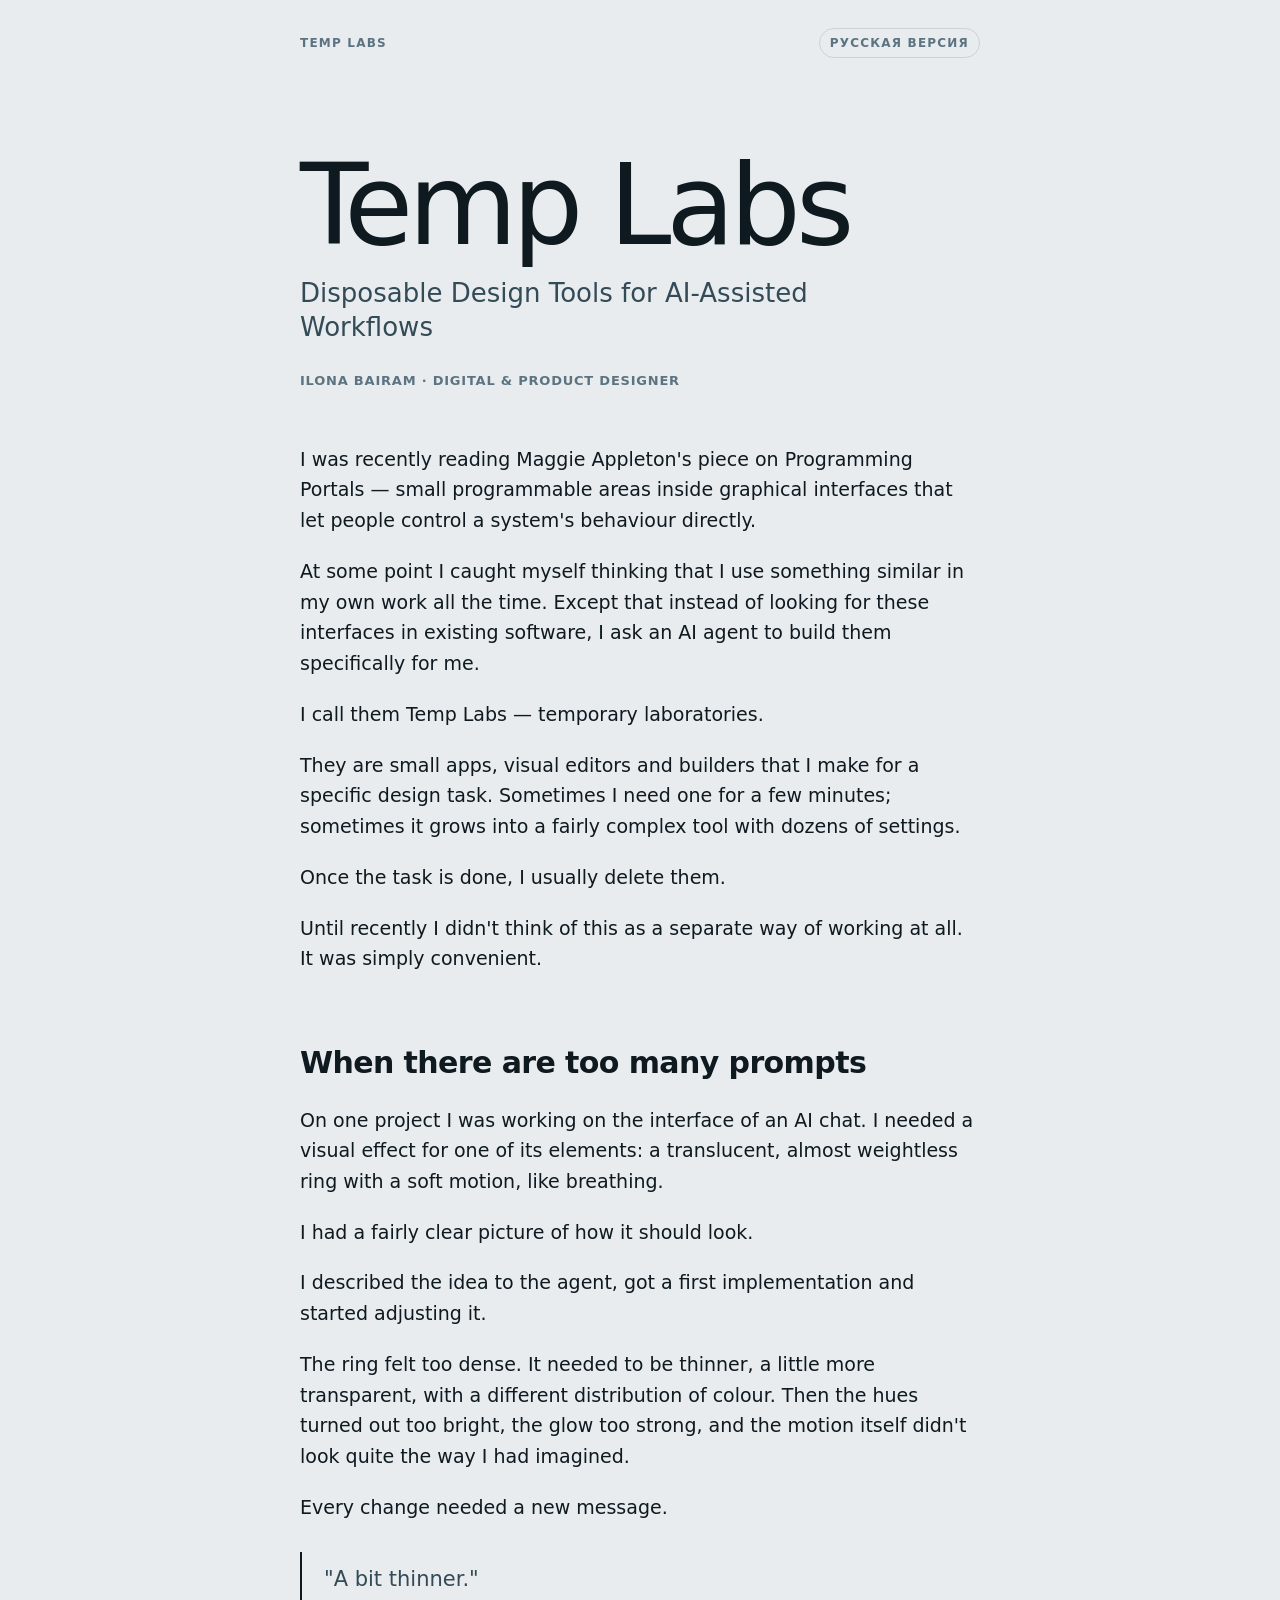
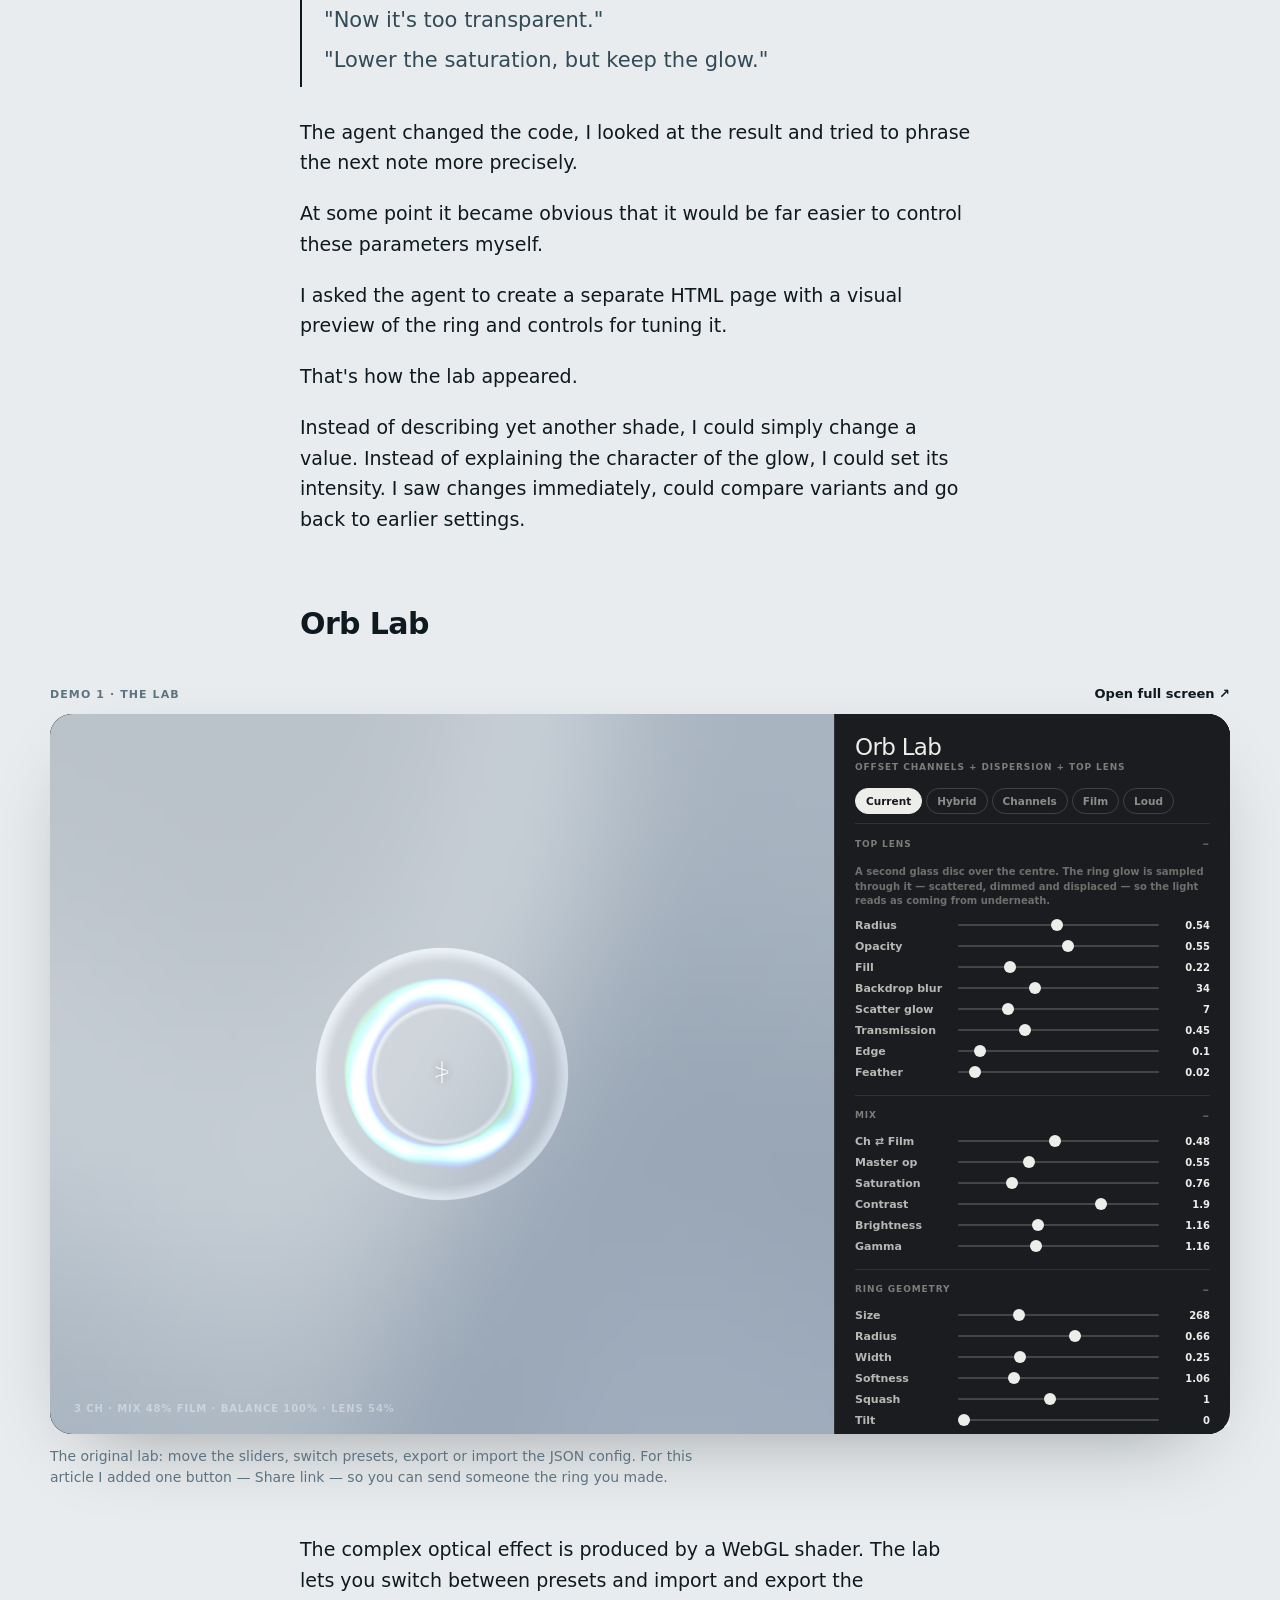
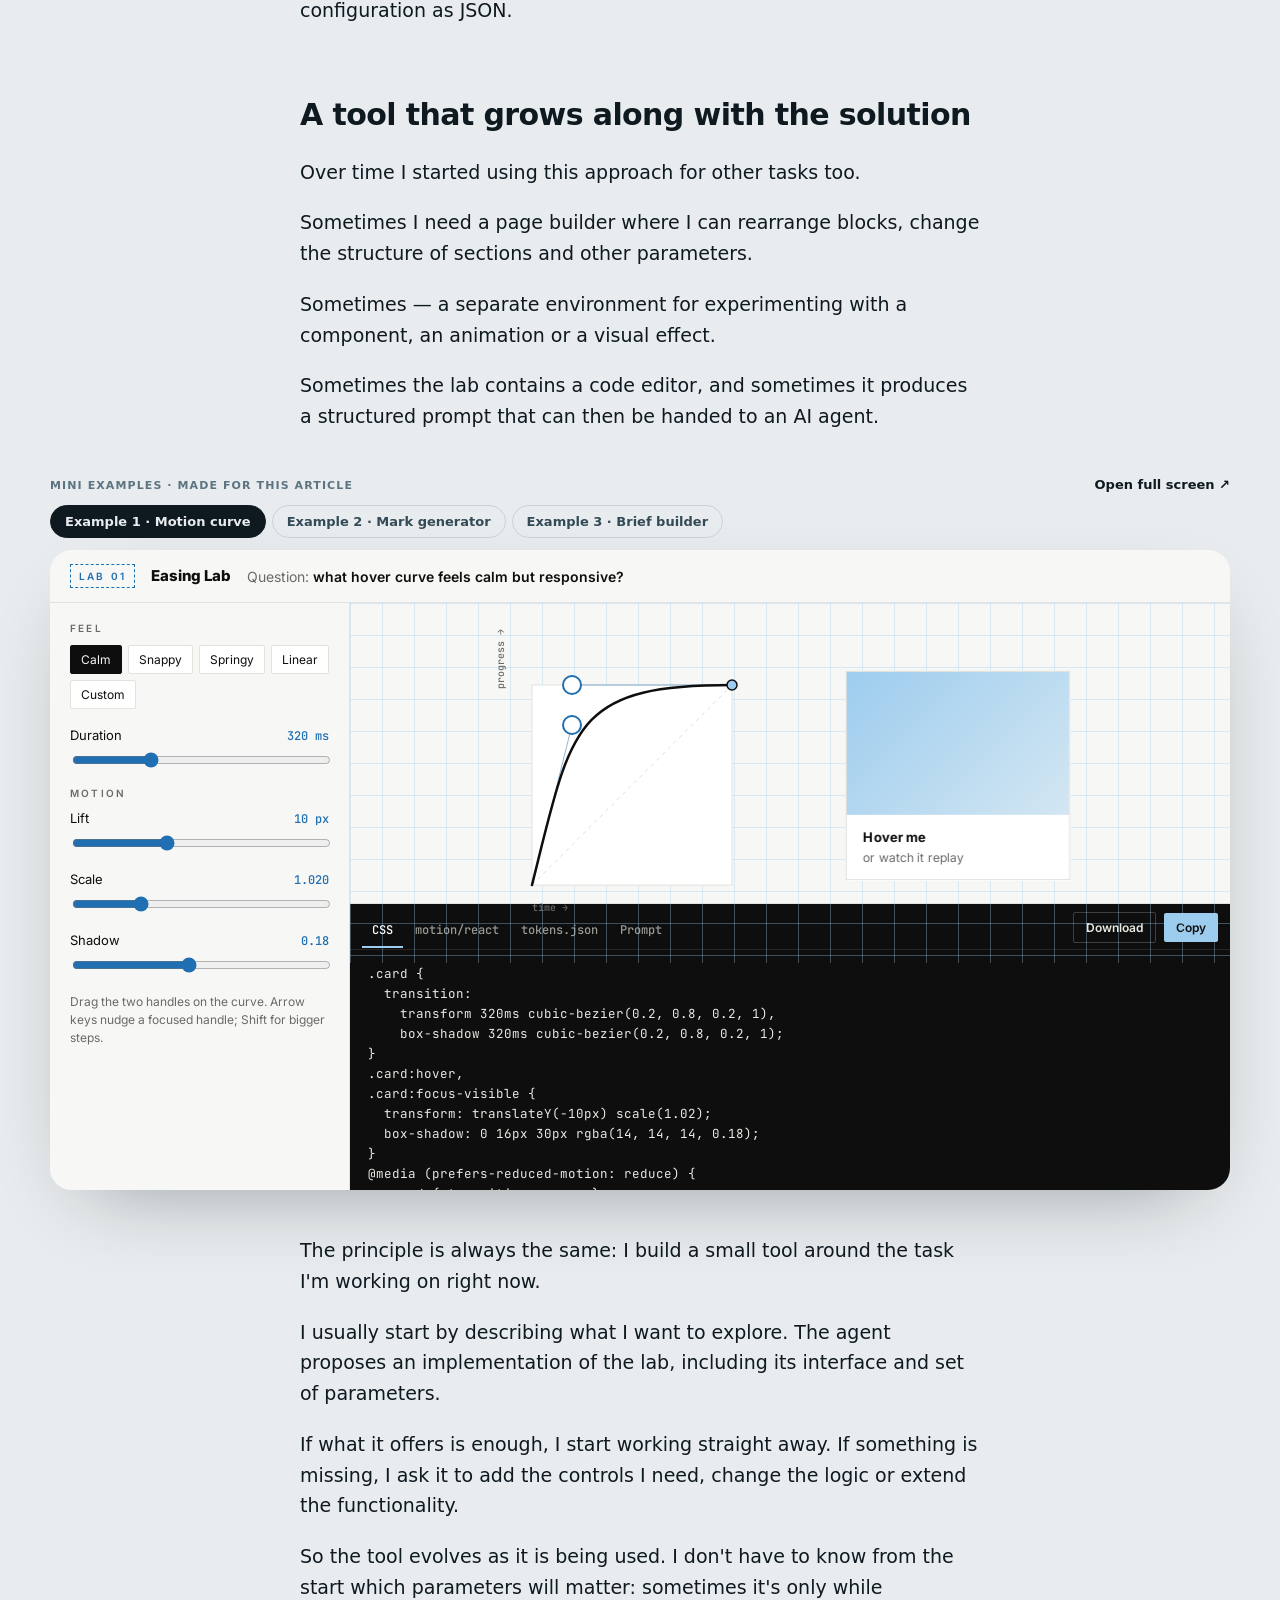
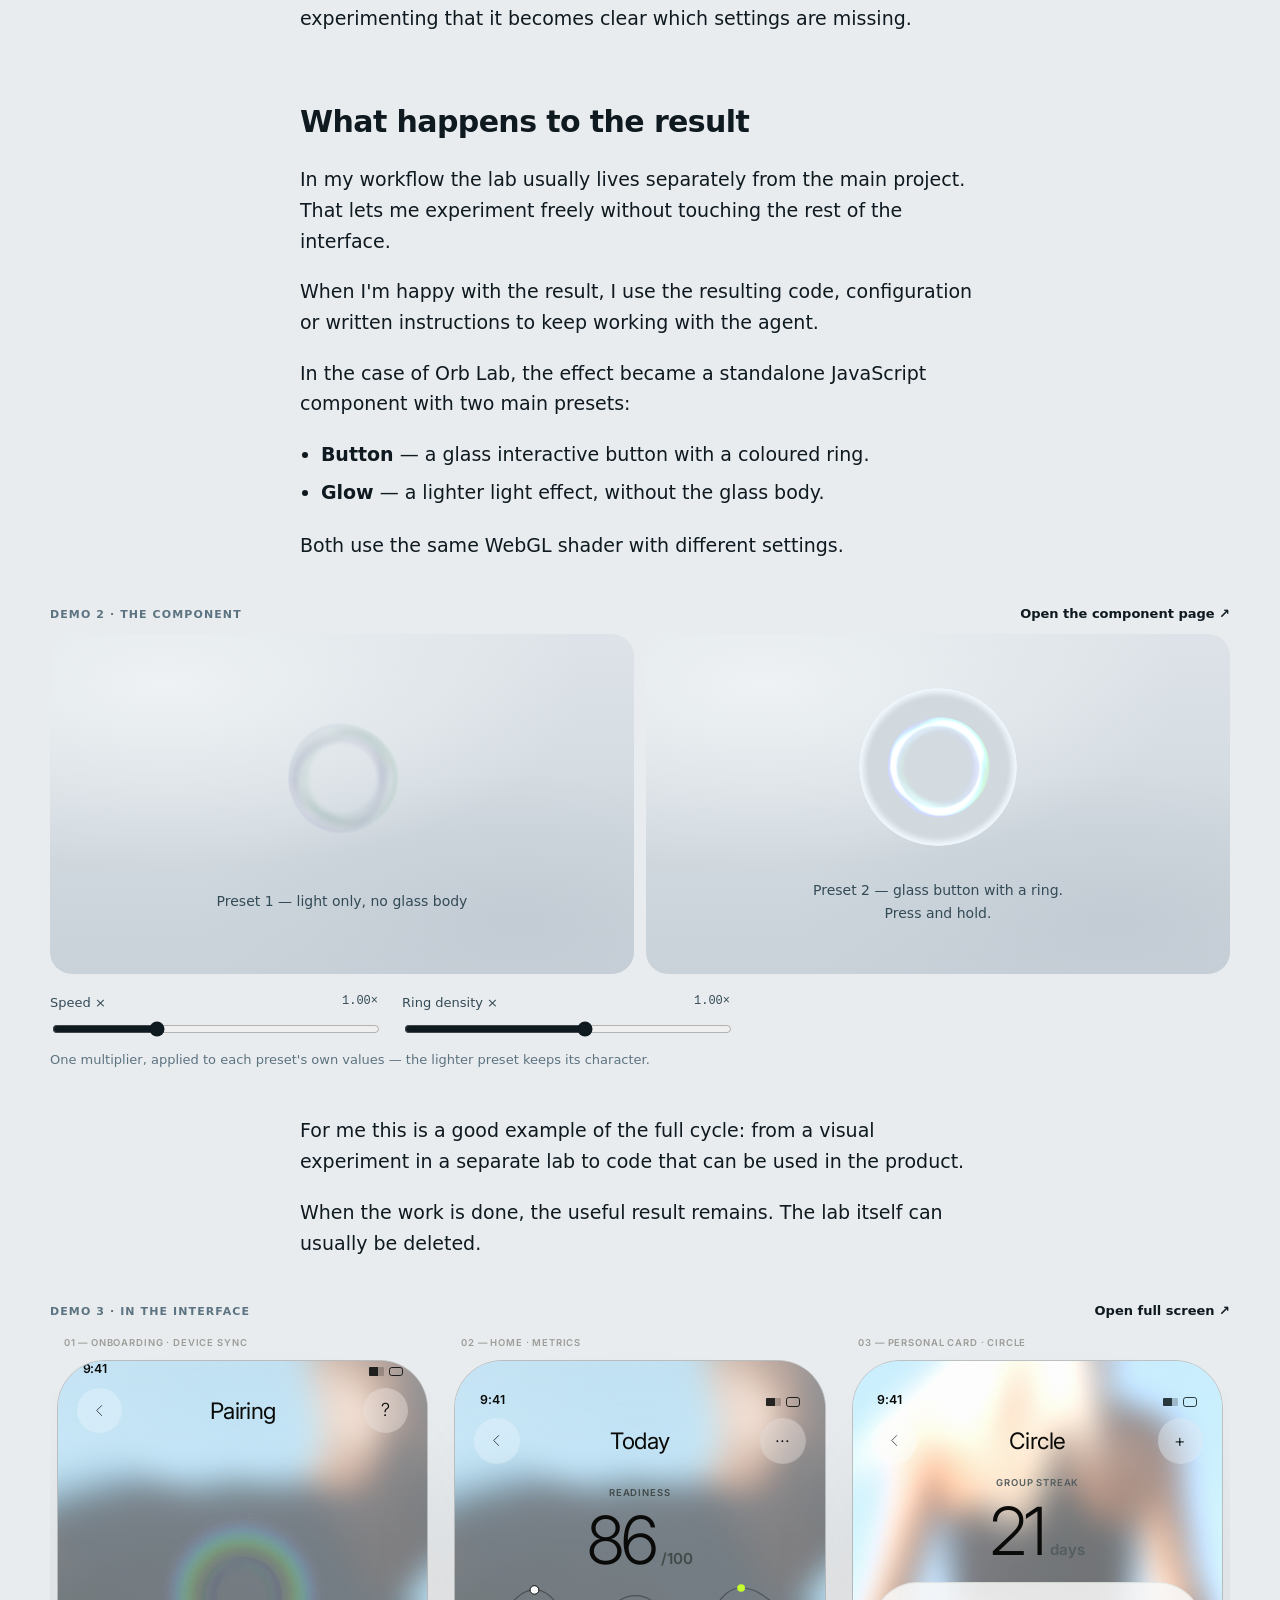
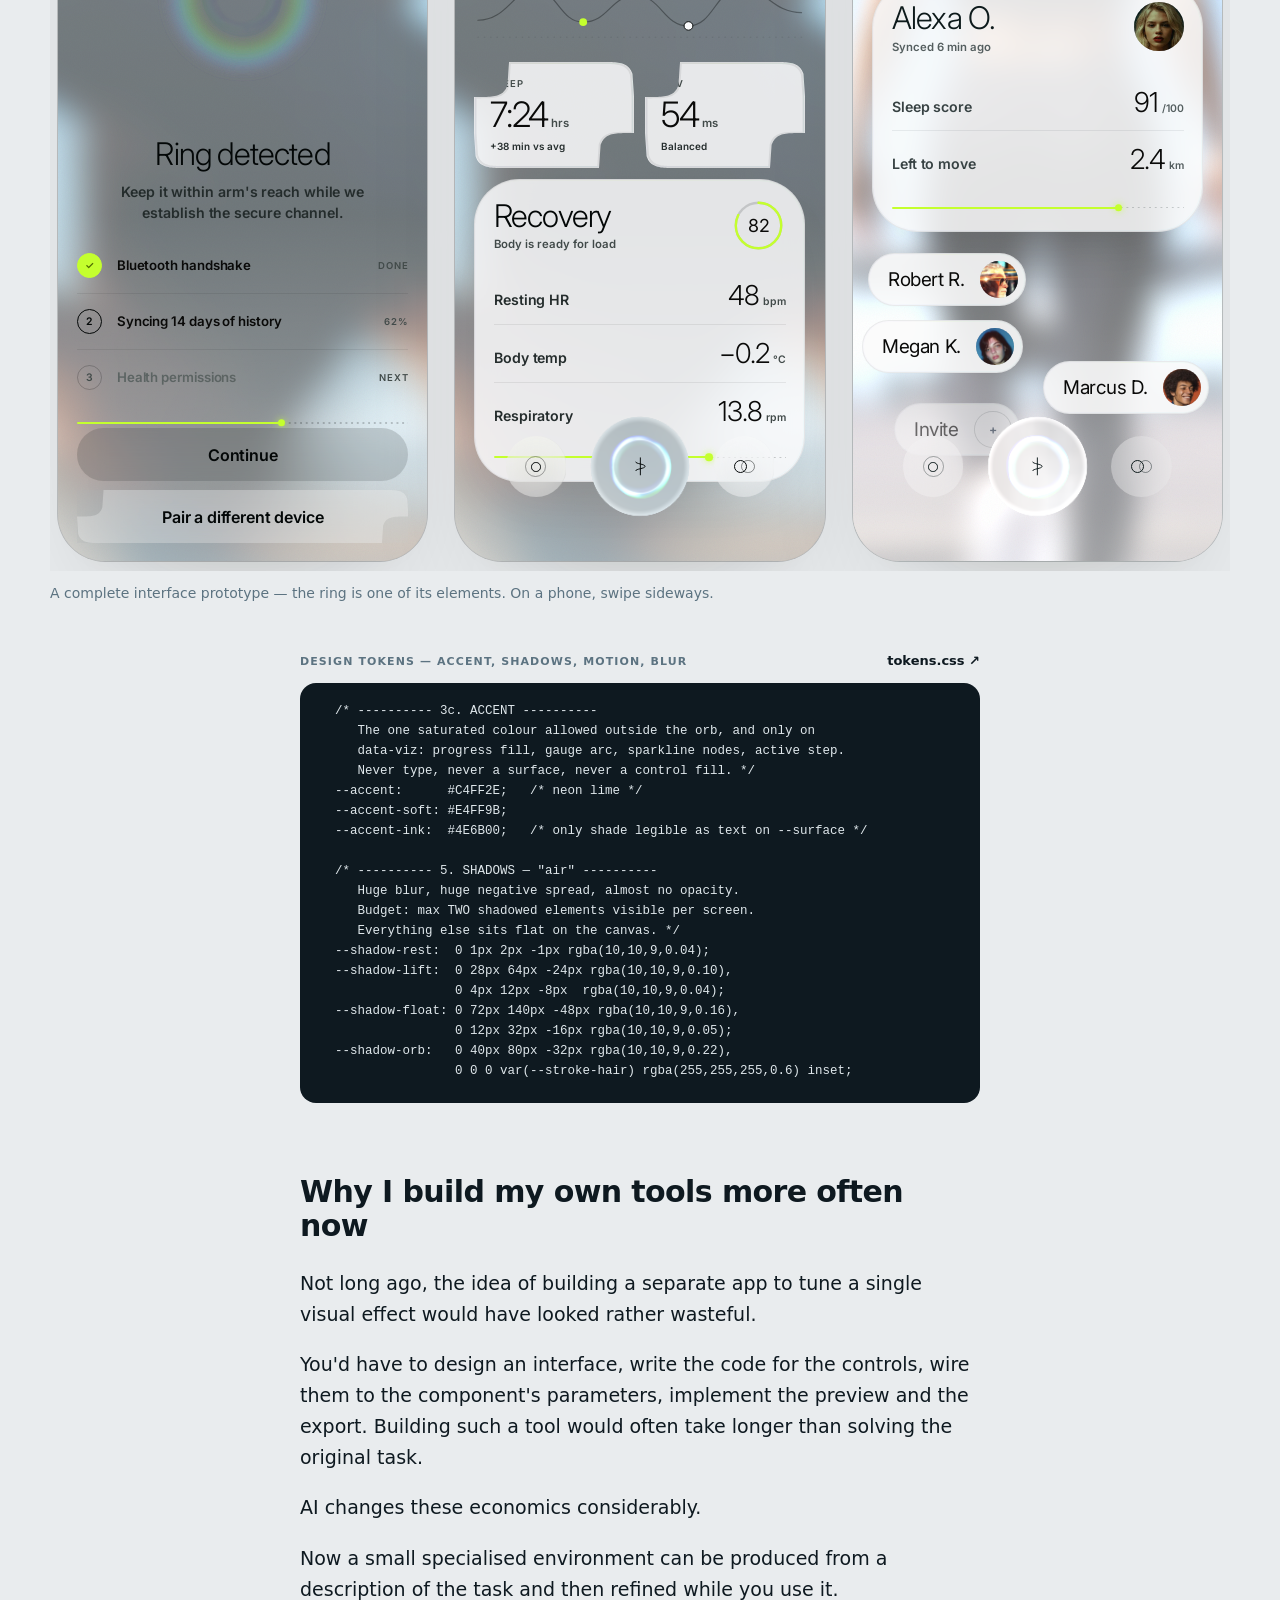
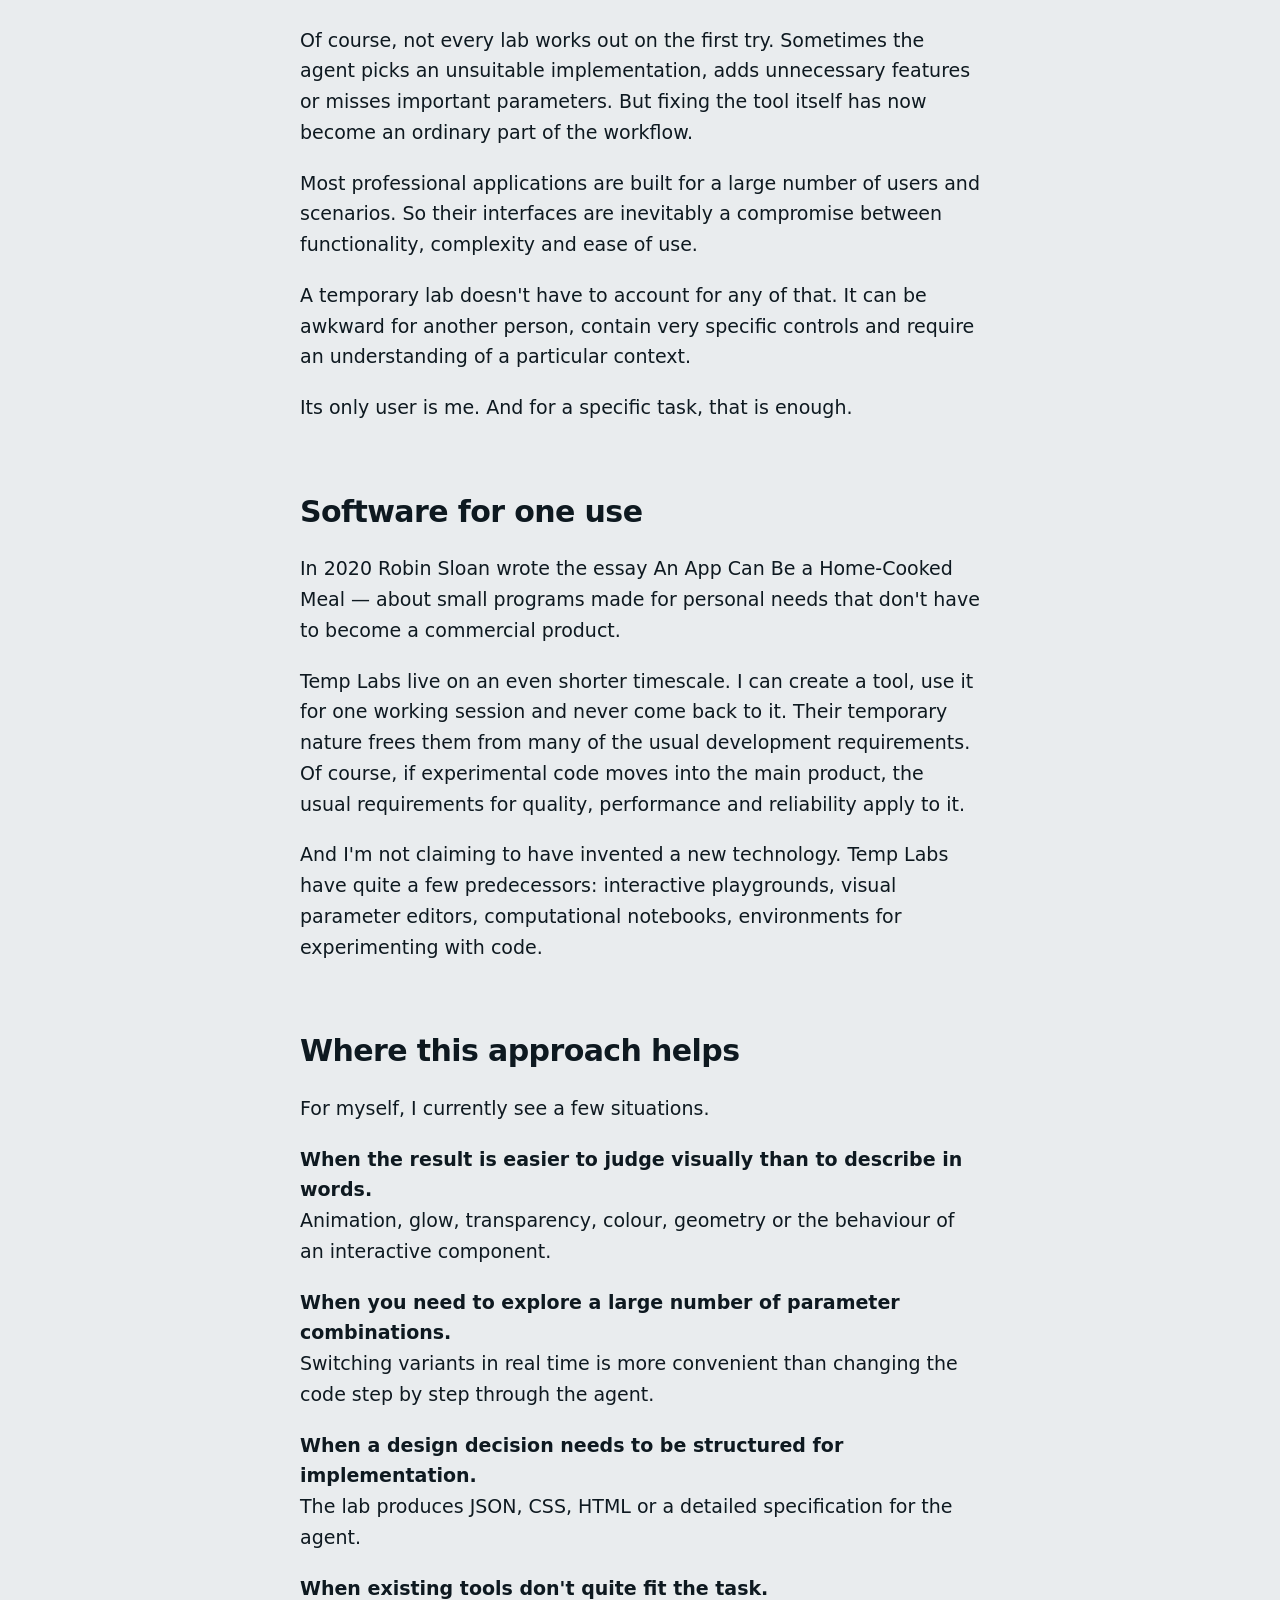
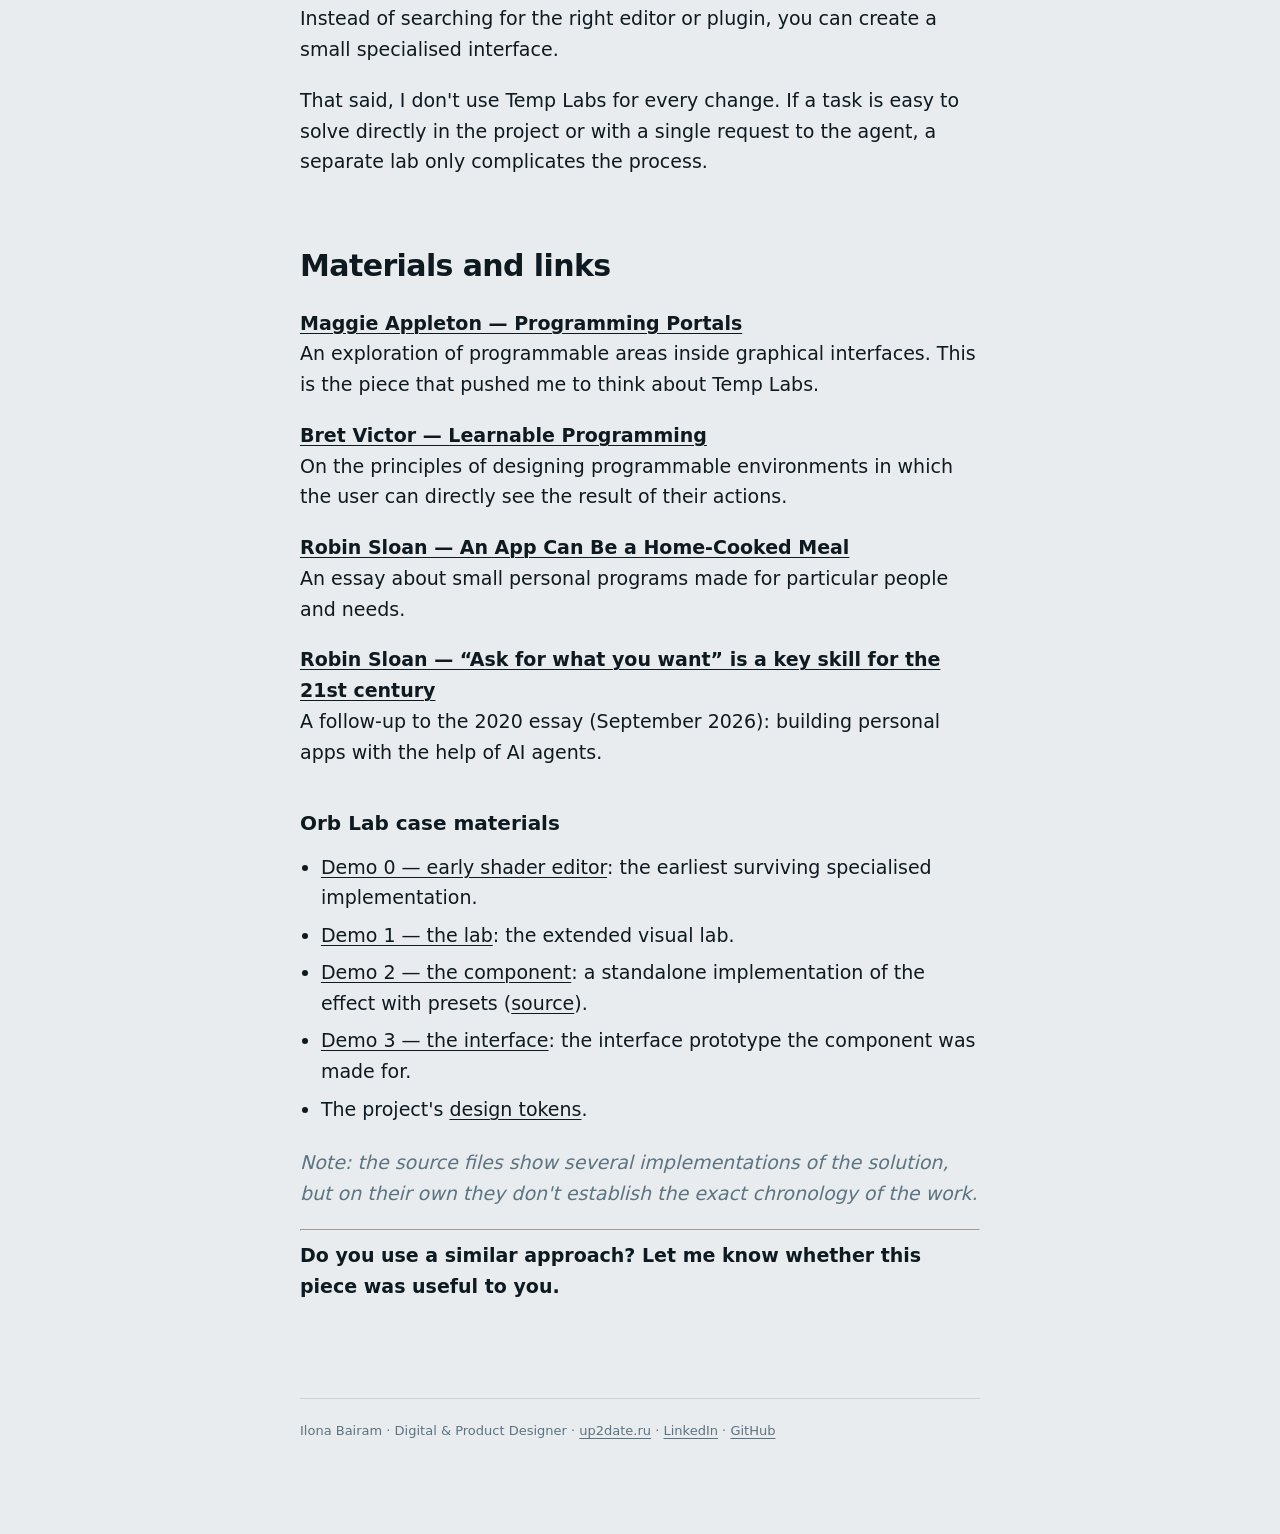
==== commit 0537df9b: "Prototype embed: fit all screens on desktop" ====
--- a/index.html
+++ b/index.html
@@ -18,9 +18,9 @@
     <link rel="canonical" href="https://bairamilona.github.io/temp-labs/" />
     <link rel="preconnect" href="https://api.fontshare.com" crossorigin />
     <link rel="stylesheet" href="https://api.fontshare.com/v2/css?f[]=switzer@300,400,600&display=swap" />
-    <script type="module" crossorigin src="./assets/en-DYEURb7W.js"></script>
+    <script type="module" crossorigin src="./assets/en-DtoFC_4R.js"></script>
     <link rel="modulepreload" crossorigin href="./assets/modulepreload-polyfill-B5Qt9EMX.js">
-    <link rel="modulepreload" crossorigin href="./assets/article-DUcfcBiH.js">
+    <link rel="modulepreload" crossorigin href="./assets/article-BJ06ibpy.js">
     <link rel="stylesheet" crossorigin href="./assets/article-CtspW_Gk.css">
   </head>
   <body>
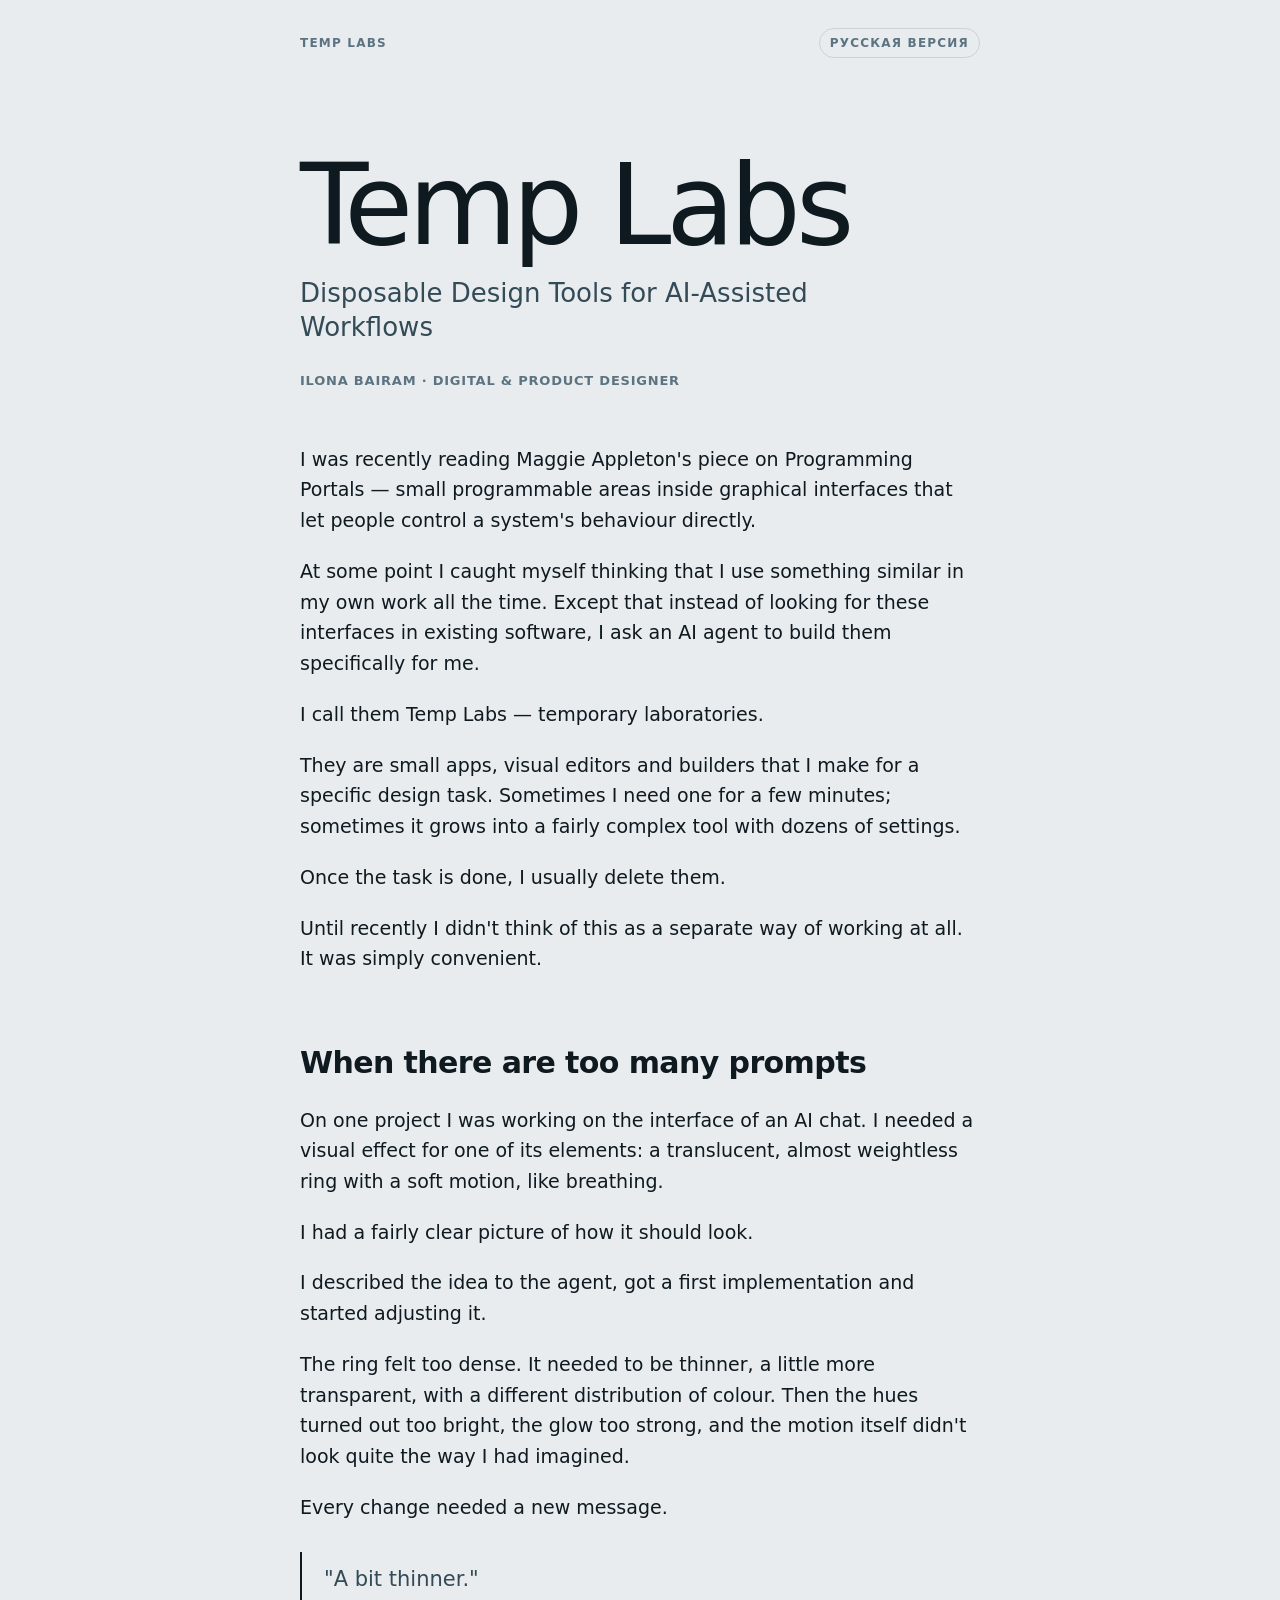
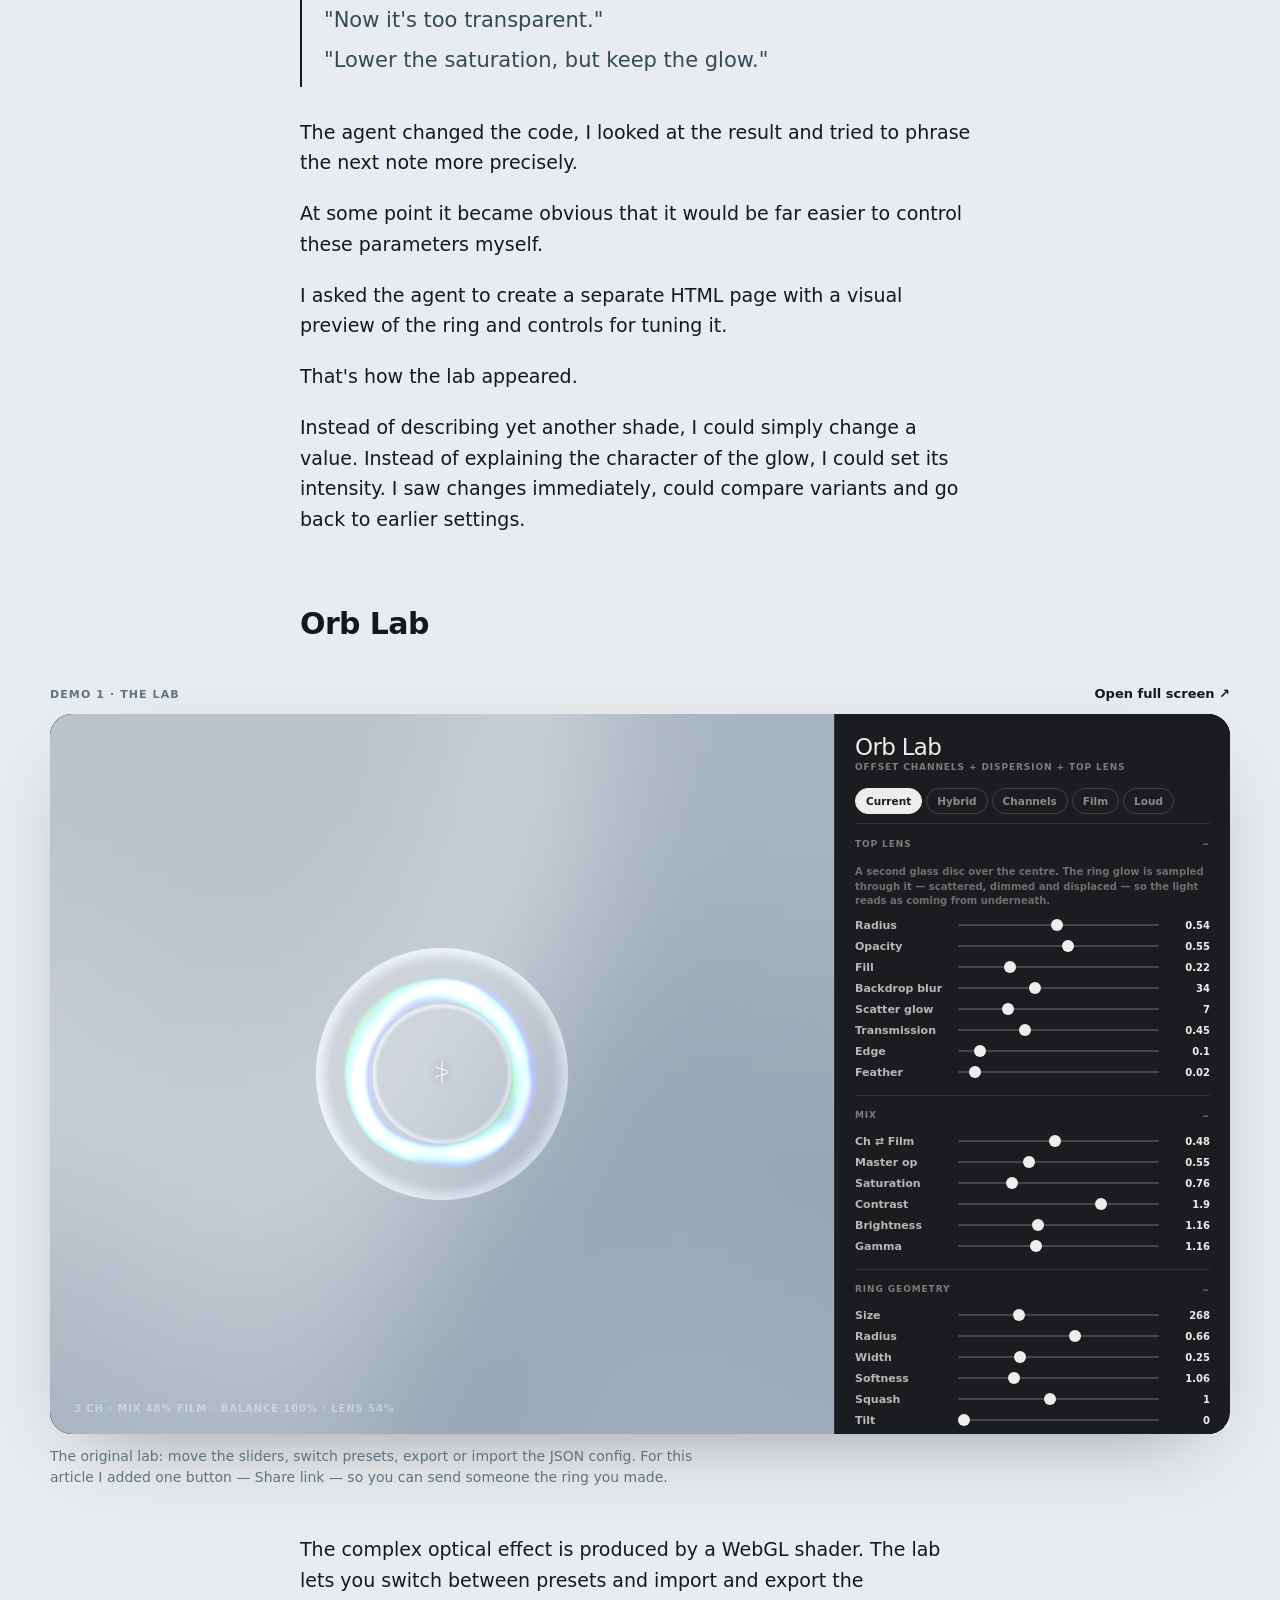
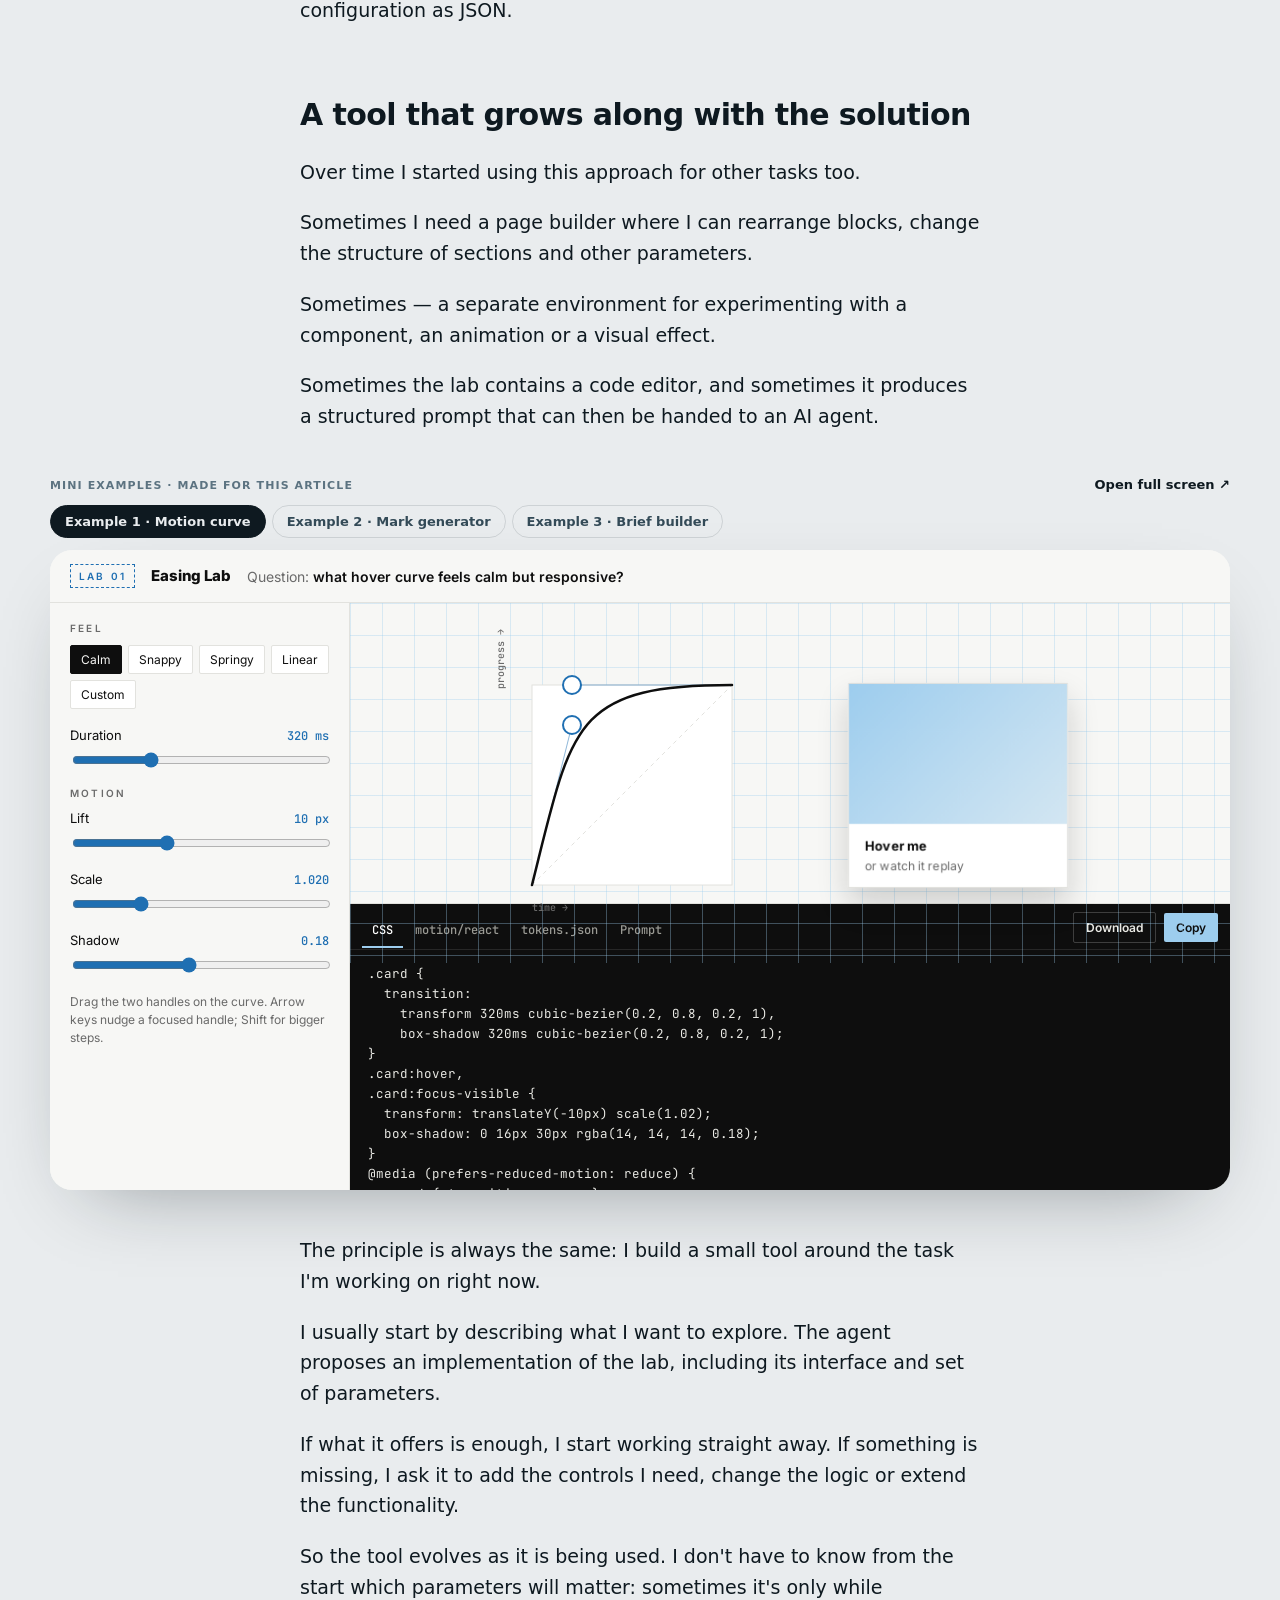
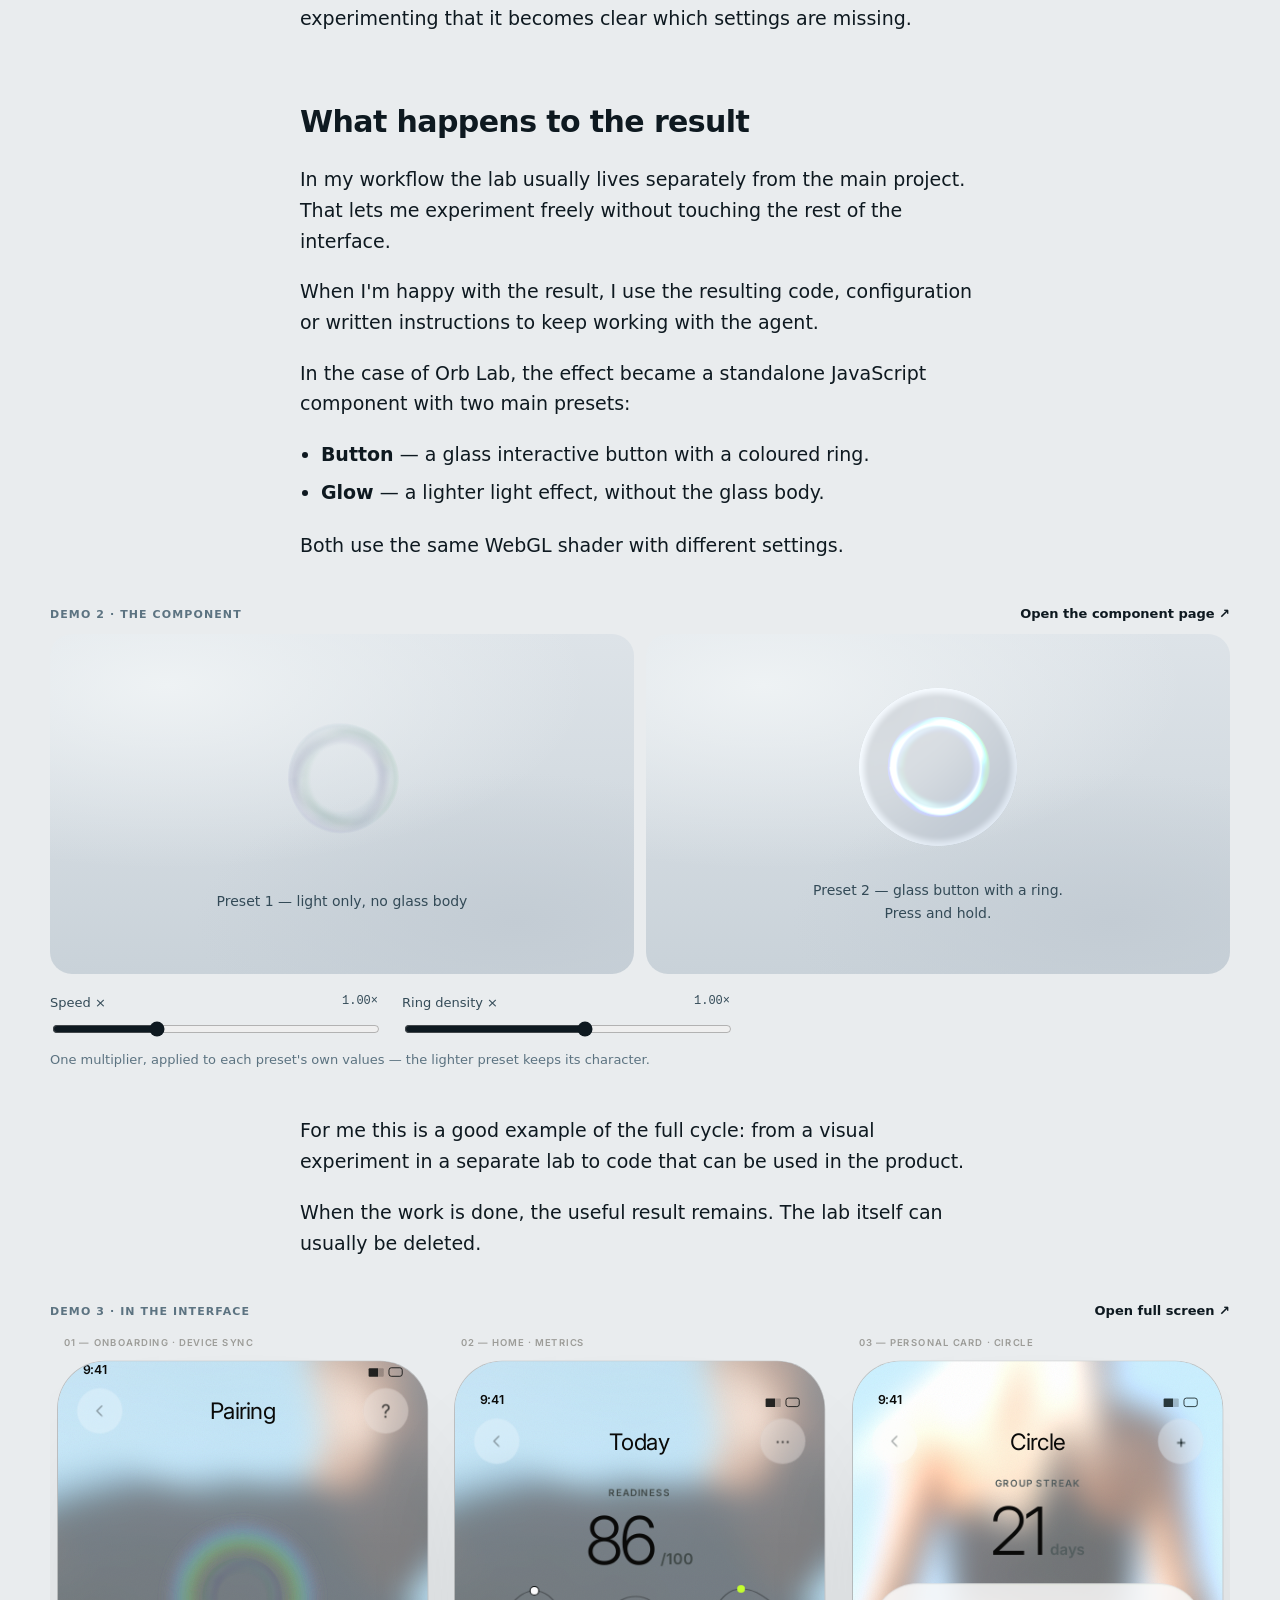
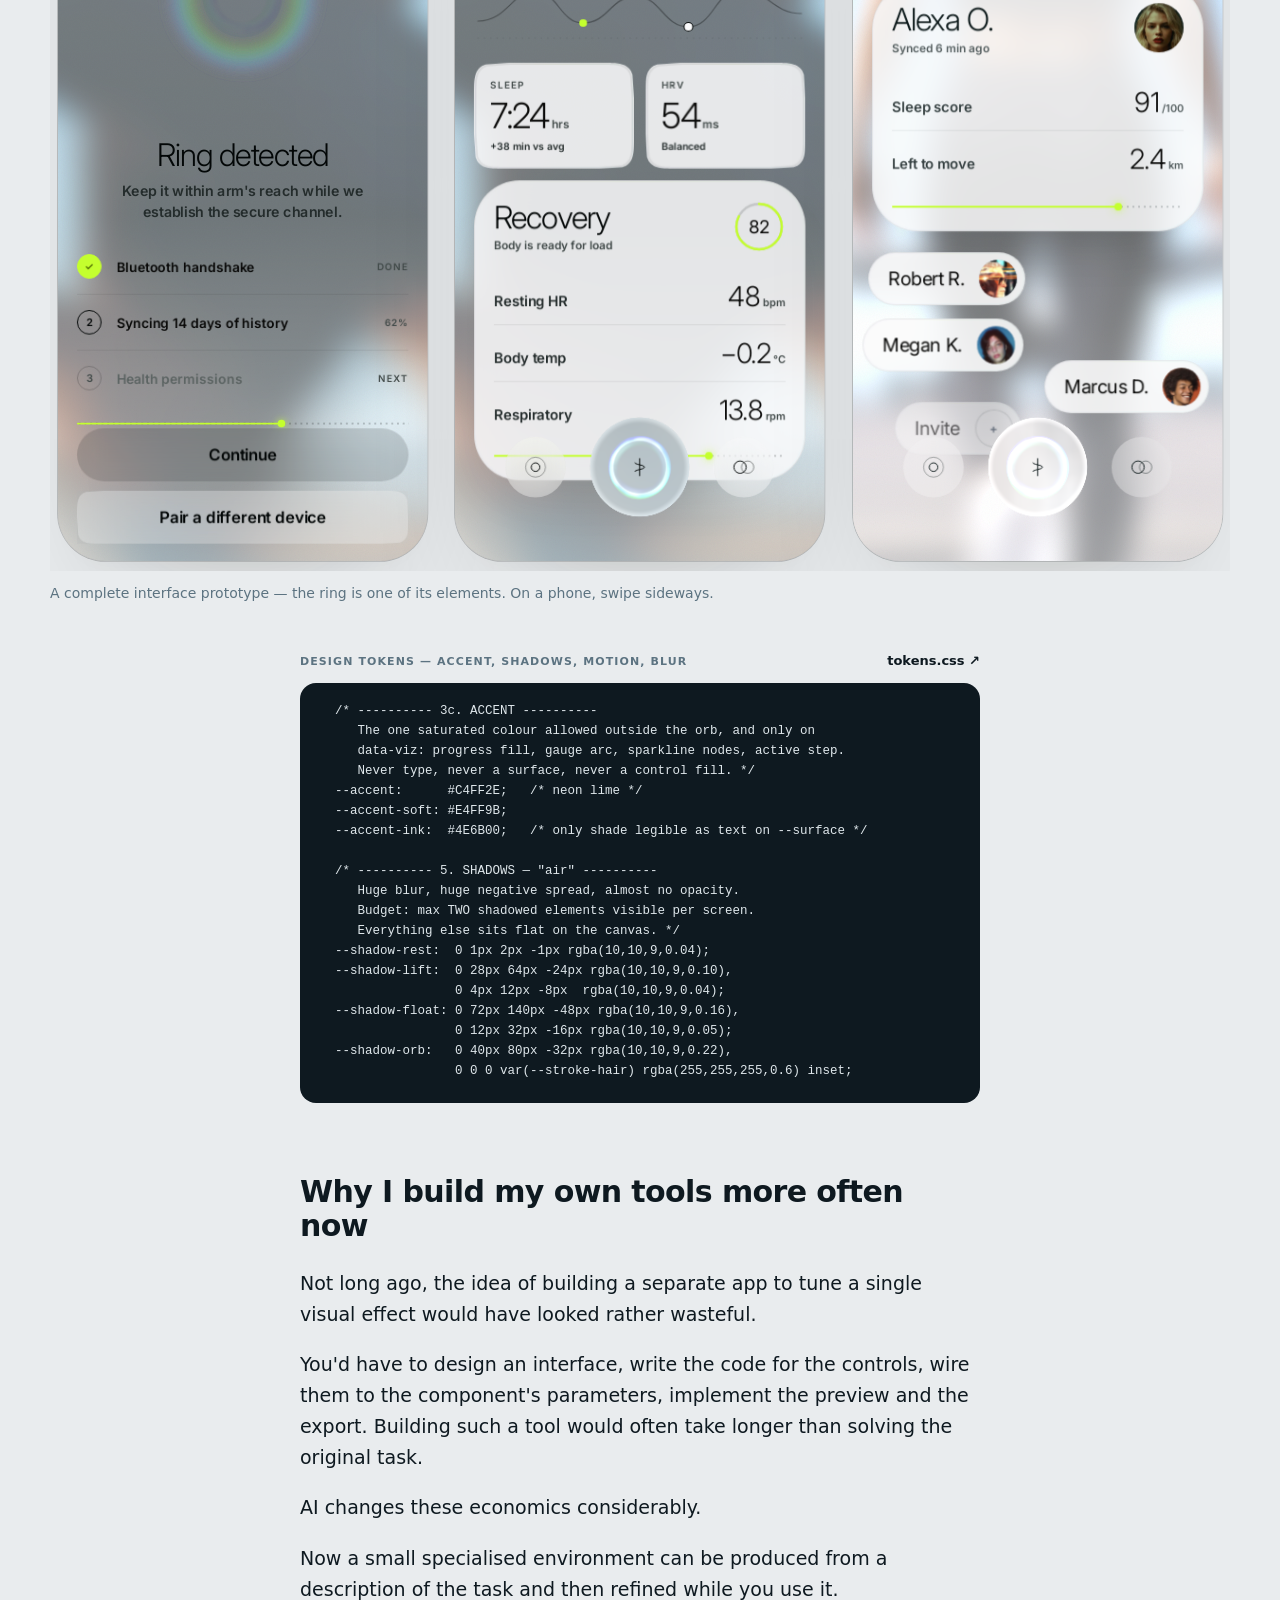
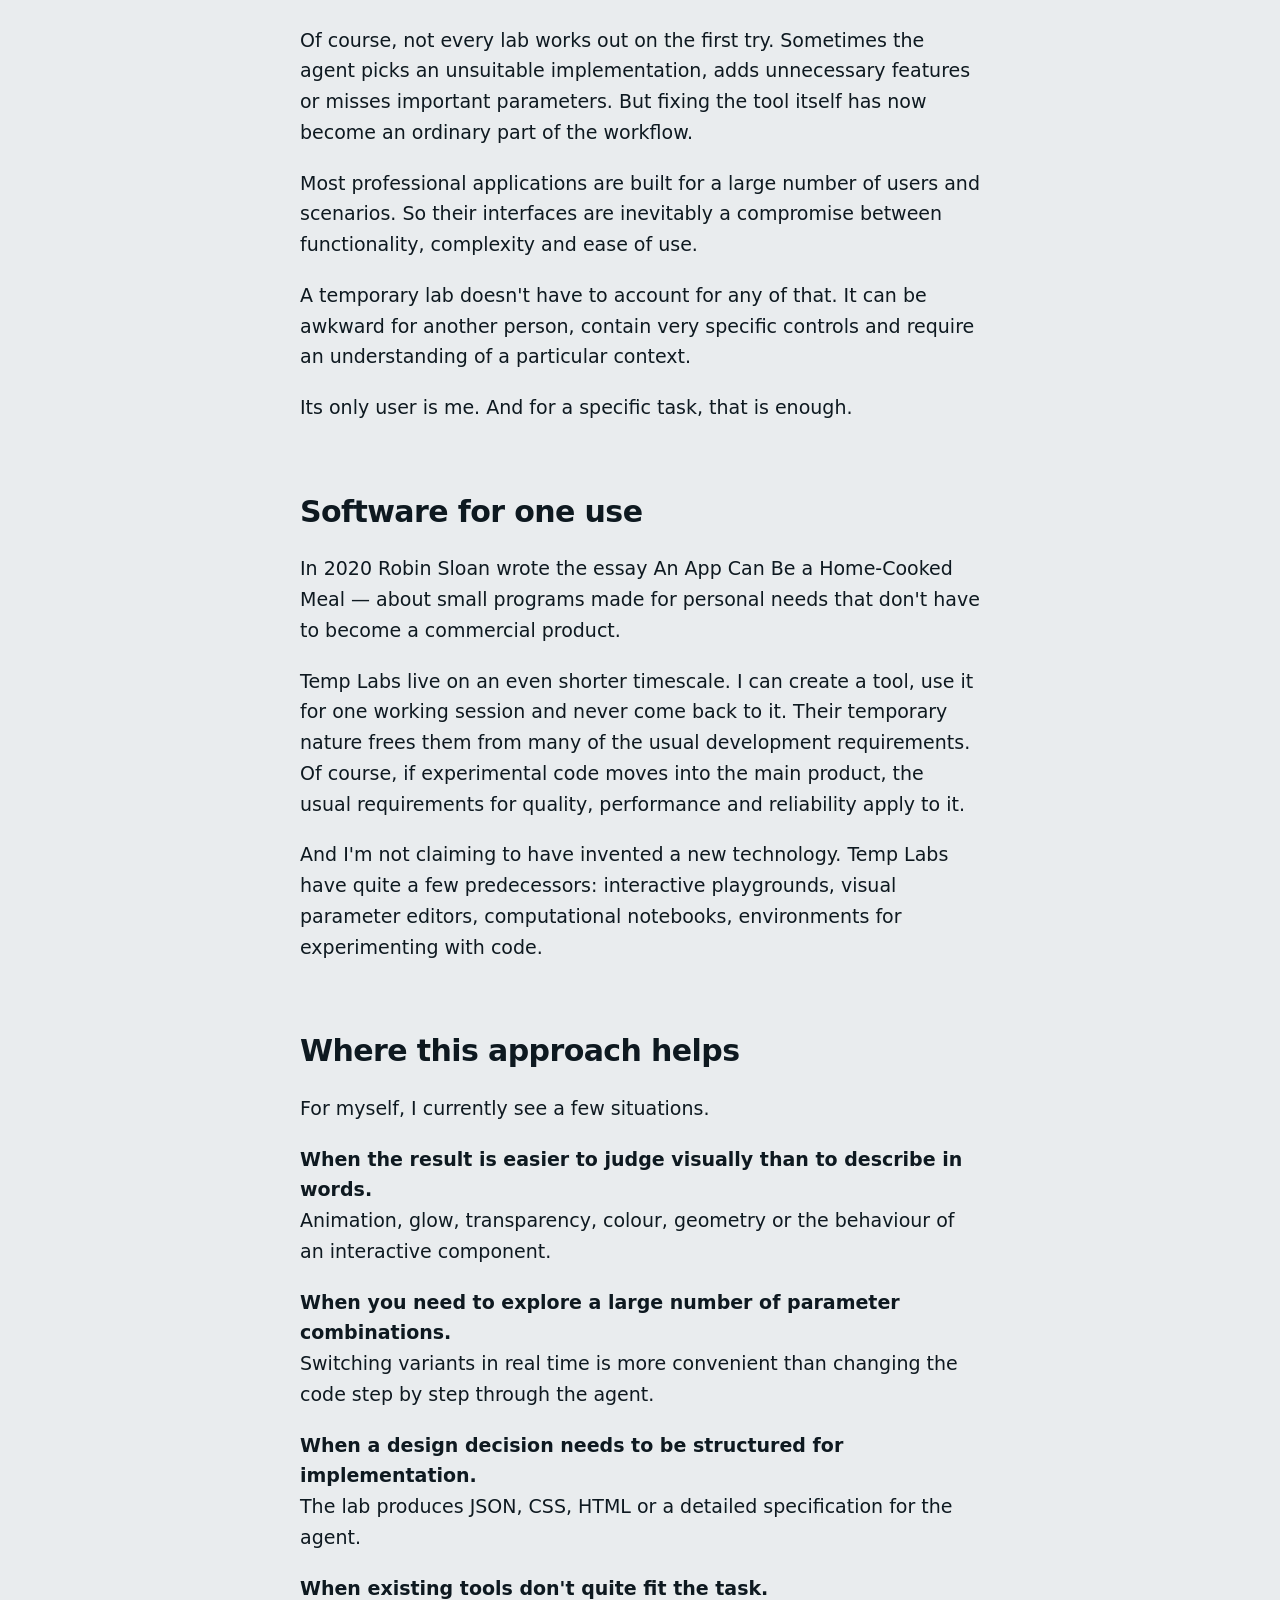
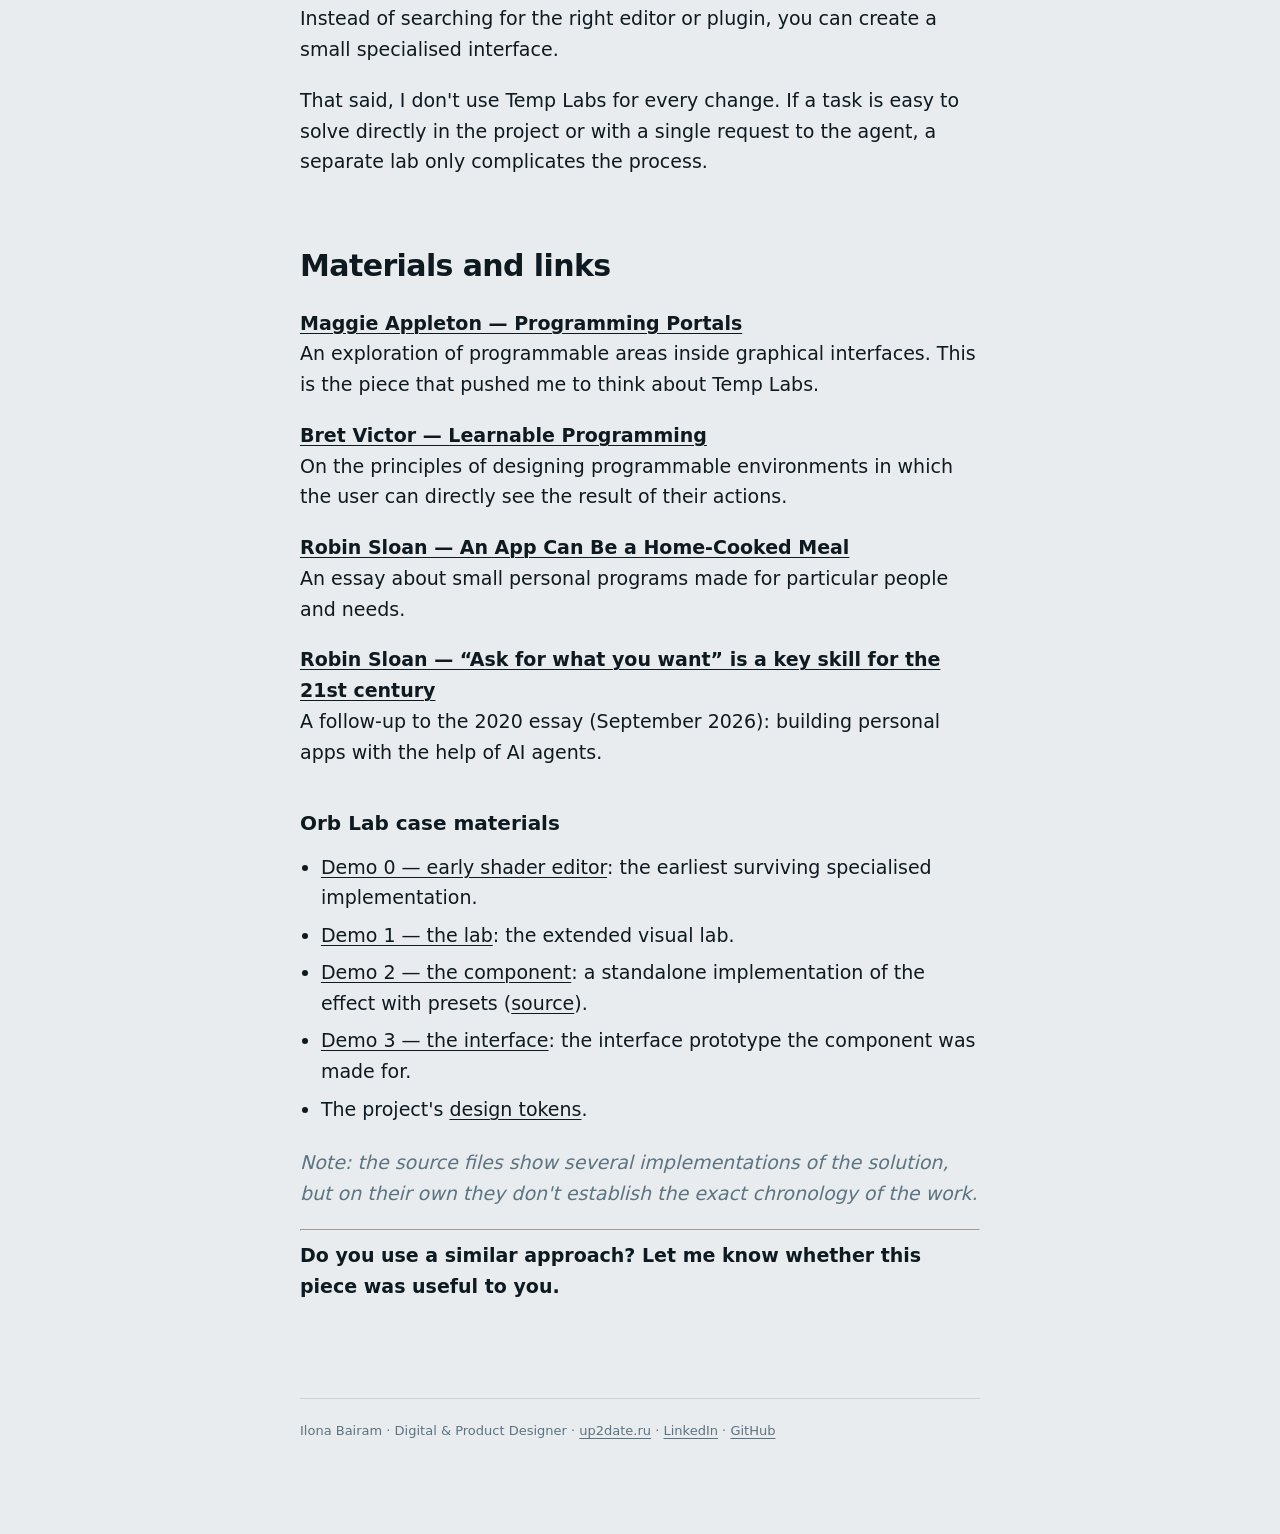
==== commit 8bae742d: "Safari squircle fix, tap-to-try shields on touch" ====
--- a/index.html
+++ b/index.html
@@ -18,10 +18,10 @@
     <link rel="canonical" href="https://bairamilona.github.io/temp-labs/" />
     <link rel="preconnect" href="https://api.fontshare.com" crossorigin />
     <link rel="stylesheet" href="https://api.fontshare.com/v2/css?f[]=switzer@300,400,600&display=swap" />
-    <script type="module" crossorigin src="./assets/en-DtoFC_4R.js"></script>
+    <script type="module" crossorigin src="./assets/en-Eu2Rawgu.js"></script>
     <link rel="modulepreload" crossorigin href="./assets/modulepreload-polyfill-B5Qt9EMX.js">
-    <link rel="modulepreload" crossorigin href="./assets/article-BJ06ibpy.js">
-    <link rel="stylesheet" crossorigin href="./assets/article-CtspW_Gk.css">
+    <link rel="modulepreload" crossorigin href="./assets/article-DWm3EiVx.js">
+    <link rel="stylesheet" crossorigin href="./assets/article-DuF7WM4Y.css">
   </head>
   <body>
     <div id="article" data-lang="en"></div>
--- a/assets/article-DuF7WM4Y.css
+++ b/assets/article-DuF7WM4Y.css
@@ -0,0 +1 @@
+:root{--bg: #e9ecee;--paper: #f4f6f7;--ink: #0e1920;--ink-2: #334a57;--ink-3: #5c7381;--line: rgba(14, 25, 32, .12);--accent: #4e6b00;--font: "Switzer", -apple-system, BlinkMacSystemFont, "Inter", system-ui, sans-serif;--mono: ui-monospace, SFMono-Regular, Menlo, monospace;--measure: 680px;--wide: 1180px}@media(prefers-color-scheme:dark){:root:not([data-theme=light]){--bg: #0f1417;--paper: #151c20;--ink: #e8eef1;--ink-2: #b5c4cc;--ink-3: #8399a5;--line: rgba(232, 238, 241, .14);--accent: #c4ff2e}}:root[data-theme=dark]{--bg: #0f1417;--paper: #151c20;--ink: #e8eef1;--ink-2: #b5c4cc;--ink-3: #8399a5;--line: rgba(232, 238, 241, .14);--accent: #c4ff2e}*{box-sizing:border-box}html{-webkit-text-size-adjust:100%}body{margin:0;background:var(--bg);color:var(--ink);font-family:var(--font);-webkit-font-smoothing:antialiased}a{color:inherit;text-decoration-thickness:1px;text-underline-offset:3px}a:hover{color:var(--accent)}#article{padding:0 16px 96px}.masthead{max-width:var(--measure);margin:0 auto;padding:28px 0 56px}.topbar{display:flex;justify-content:space-between;align-items:center;font-size:12px;font-weight:600;letter-spacing:.1em;text-transform:uppercase;color:var(--ink-3);margin-bottom:96px}.topbar .lang{text-decoration:none;border:1px solid var(--line);padding:7px 10px;border-radius:999px}.topbar .lang:hover{border-color:var(--ink);color:var(--ink)}.masthead h1{font-weight:300;font-size:clamp(56px,11vw,112px);line-height:.92;letter-spacing:-.045em;margin:0 0 20px}.masthead .subtitle{font-size:clamp(20px,3.2vw,26px);line-height:1.3;color:var(--ink-2);margin:0 0 28px;font-weight:300;max-width:36ch}.masthead .byline{font-size:13px;font-weight:600;letter-spacing:.06em;text-transform:uppercase;color:var(--ink-3);margin:0}.prose{max-width:var(--measure);margin:0 auto;font-size:19px;line-height:1.62;color:var(--ink)}.prose p{margin:0 0 1.05em}.prose h2{font-size:30px;font-weight:600;letter-spacing:-.02em;line-height:1.15;margin:2.4em 0 .8em;scroll-margin-top:24px}.prose h3{font-size:20px;font-weight:600;margin:2em 0 .6em}.prose blockquote{margin:1.4em 0;padding:4px 0 4px 22px;border-left:2px solid var(--ink);color:var(--ink-2);font-size:21px;font-weight:300}.prose blockquote p{margin:.3em 0}.prose code{font-family:var(--mono);font-size:.86em;background:var(--paper);border:1px solid var(--line);padding:1px 6px;border-radius:6px}.prose ul{padding-left:1.1em;margin:0 0 1.2em}.prose li{margin:.35em 0}.prose strong{font-weight:600}.prose em{color:var(--ink-3)}.embed{margin:2.2em 0 2.4em}.embed.wide{width:min(var(--wide),calc(100vw - 32px));position:relative;left:50%;transform:translate(-50%)}.embed-bar{display:flex;flex-wrap:wrap;gap:8px 16px;justify-content:space-between;align-items:baseline;margin-bottom:10px}.embed-bar .tag{font-size:11px;font-weight:600;letter-spacing:.1em;text-transform:uppercase;color:var(--ink-3)}.embed-bar .open{font-size:13px;font-weight:600;text-decoration:none}.embed iframe{display:block;width:100%;border:0;border-radius:22px;background:#1a1f22;box-shadow:0 30px 80px -40px #0e192073}.embed.lab iframe{height:720px}.embed.proto iframe{height:920px;background:transparent;border-radius:0;box-shadow:none}.embed.examples iframe{height:640px;background:#f7f7f5}.tabs{display:flex;flex-wrap:wrap;gap:6px;margin-bottom:12px}@media(max-width:760px){.tabs{flex-wrap:nowrap;overflow-x:auto;scrollbar-width:none;margin-inline:-16px;padding-inline:16px}.tabs::-webkit-scrollbar{display:none}.tabs button{flex:0 0 auto}}.tabs button{font:600 13px var(--font);color:var(--ink-2);background:transparent;border:1px solid var(--line);border-radius:999px;padding:8px 14px;cursor:pointer}.tabs button:hover{border-color:var(--ink);color:var(--ink)}.tabs button[aria-selected=true]{background:var(--ink);color:var(--bg);border-color:var(--ink)}.embed figcaption{font-size:14px;line-height:1.5;color:var(--ink-3);margin-top:12px;max-width:var(--measure)}@media(max-width:760px){.embed.lab iframe,.embed.examples iframe{height:78vh}.embed.proto iframe{height:820px}.embed.lab iframe,.embed.examples iframe{border-radius:16px}}.frame-wrap{position:relative}.shield{position:absolute;top:0;right:0;bottom:0;left:0;display:flex;align-items:flex-end;justify-content:center;padding:0 0 22px;border:0;border-radius:22px;background:transparent;cursor:pointer;-webkit-tap-highlight-color:transparent}.shield span{font:600 14px var(--font);color:#f4f6f7;background:#0e1920d6;padding:11px 18px;border-radius:999px;-webkit-backdrop-filter:blur(8px);backdrop-filter:blur(8px)}.unshield{display:none;position:absolute;top:10px;right:10px;font:600 13px var(--font);color:#f4f6f7;background:#0e1920d6;border:0;padding:8px 14px;border-radius:999px;cursor:pointer}.frame-wrap.live .shield{display:none}.frame-wrap.live .unshield{display:block}.compare .pair{display:grid;grid-template-columns:1fr 1fr;gap:12px}@media(max-width:640px){.compare .pair{grid-template-columns:1fr}}.compare .stage{border-radius:22px;min-height:340px;display:grid;place-items:center;align-content:center;gap:28px;padding:32px 20px;background:radial-gradient(120% 90% at 20% 15%,#eef2f4,#eef2f400 60%),radial-gradient(100% 80% at 80% 85%,#c3ccd4,#c3ccd400 55%),linear-gradient(180deg,#dde3e8,#c9d2d9)}.compare .stage p{margin:0;font-size:14px;color:#334a57;text-align:center;max-width:30ch}.compare .orb-host{width:168px;height:168px;position:relative;display:block;border:0;padding:0;background:none;border-radius:50%;-moz-appearance:none;appearance:none;-webkit-appearance:none;-webkit-tap-highlight-color:transparent;touch-action:pan-y}.compare .orb-el{width:132px;height:132px;border:0;padding:0;background:none;border-radius:50%;cursor:pointer;touch-action:none}.compare .orb-el:focus-visible{outline:2px solid #0e1920;outline-offset:6px}.compare .knobs{display:grid;grid-template-columns:1fr 1fr;gap:10px 24px;margin-top:18px;max-width:var(--measure)}.compare .knobs label{display:grid;grid-template-columns:1fr auto;gap:6px;font-size:13px;color:var(--ink-2)}.compare .knobs input{grid-column:1 / -1;width:100%;accent-color:var(--ink)}.compare .knobs output{font-family:var(--mono);font-size:12px}.compare .knobs small{grid-column:1 / -1;color:var(--ink-3);font-size:13px}@media(max-width:640px){.compare .knobs{grid-template-columns:1fr}}.usage{margin-top:16px;max-width:var(--measure)}.usage summary{cursor:pointer;font-size:14px;font-weight:600}.warn{color:var(--ink-3);font-size:14px}pre{margin:12px 0 0;background:#0e1920;color:#dfe7eb;border-radius:16px;padding:18px 20px;overflow:auto;font:12.5px/1.6 var(--mono);max-height:420px}pre code{background:none!important;border:0!important;padding:0!important;color:inherit;font-size:inherit!important}.tokens{margin-top:1.4em}.foot{max-width:var(--measure);margin:96px auto 0;padding-top:24px;border-top:1px solid var(--line);font-size:13px;color:var(--ink-3)}
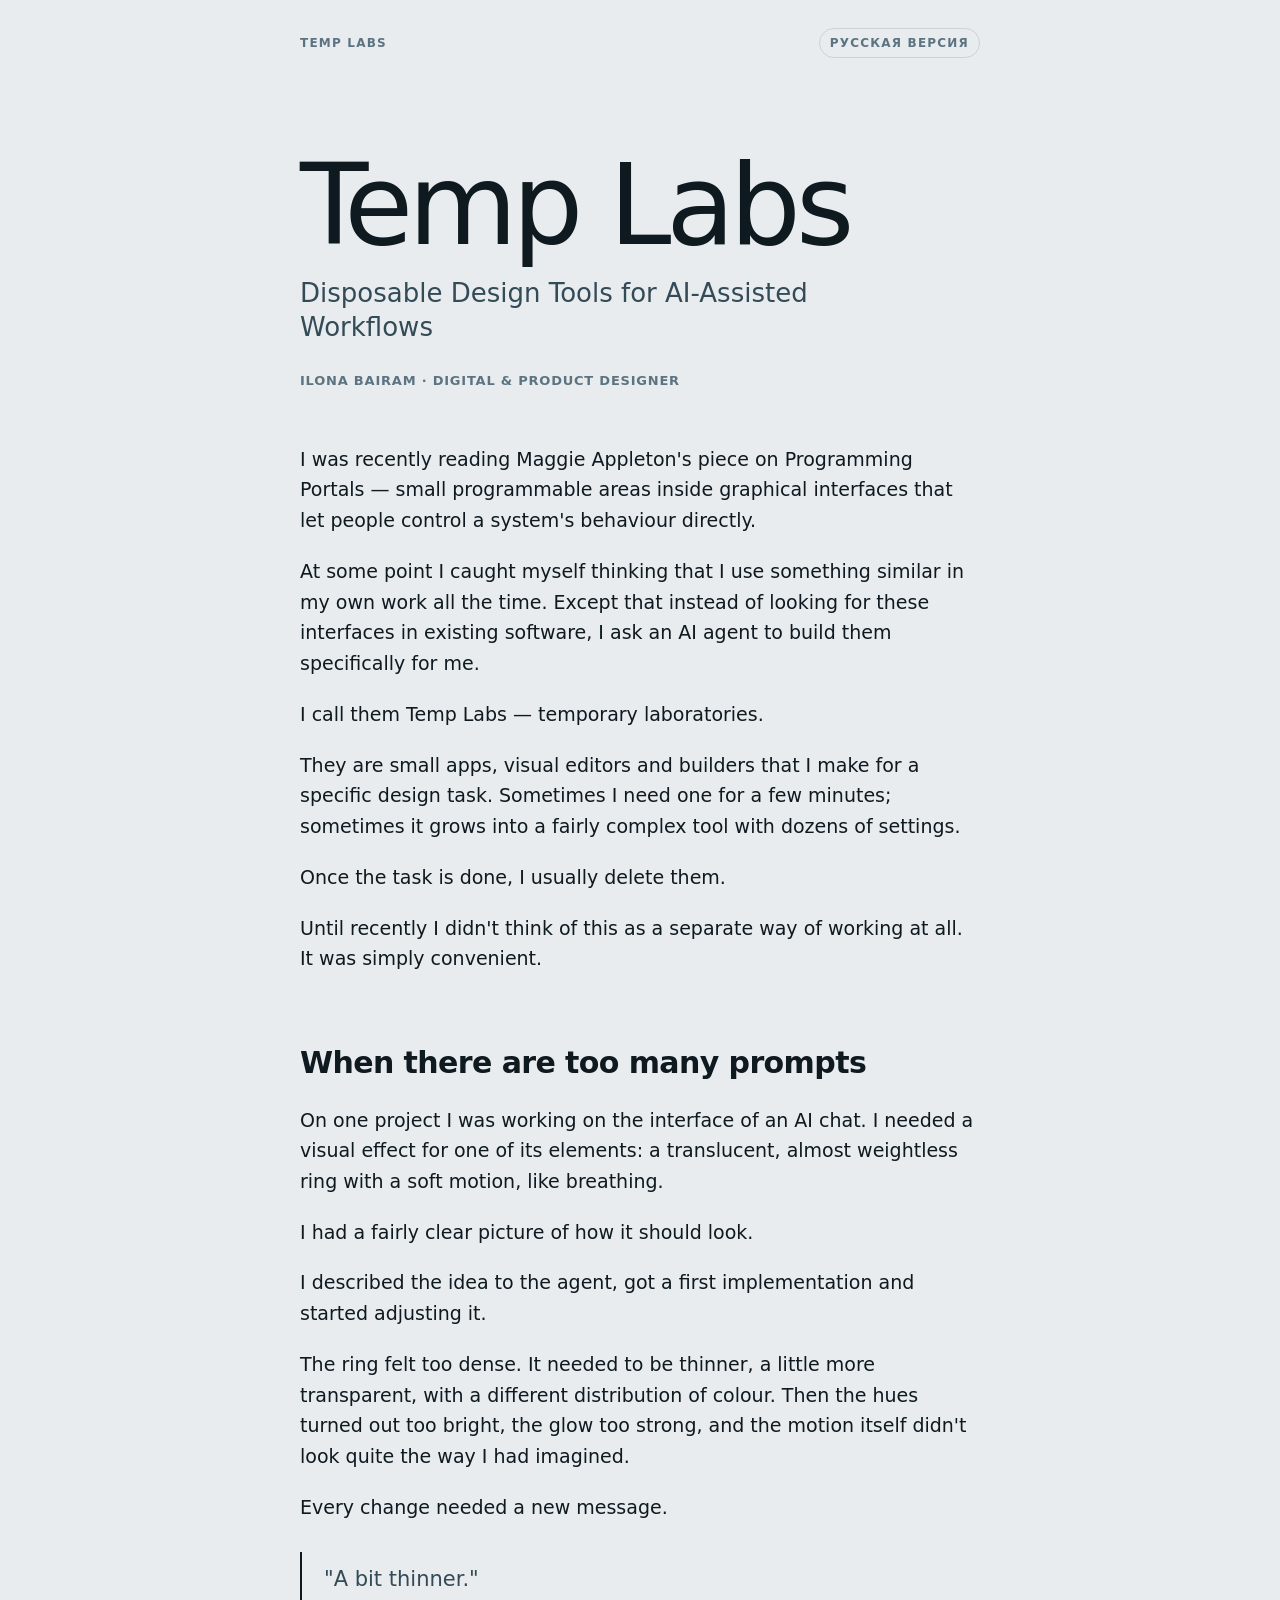
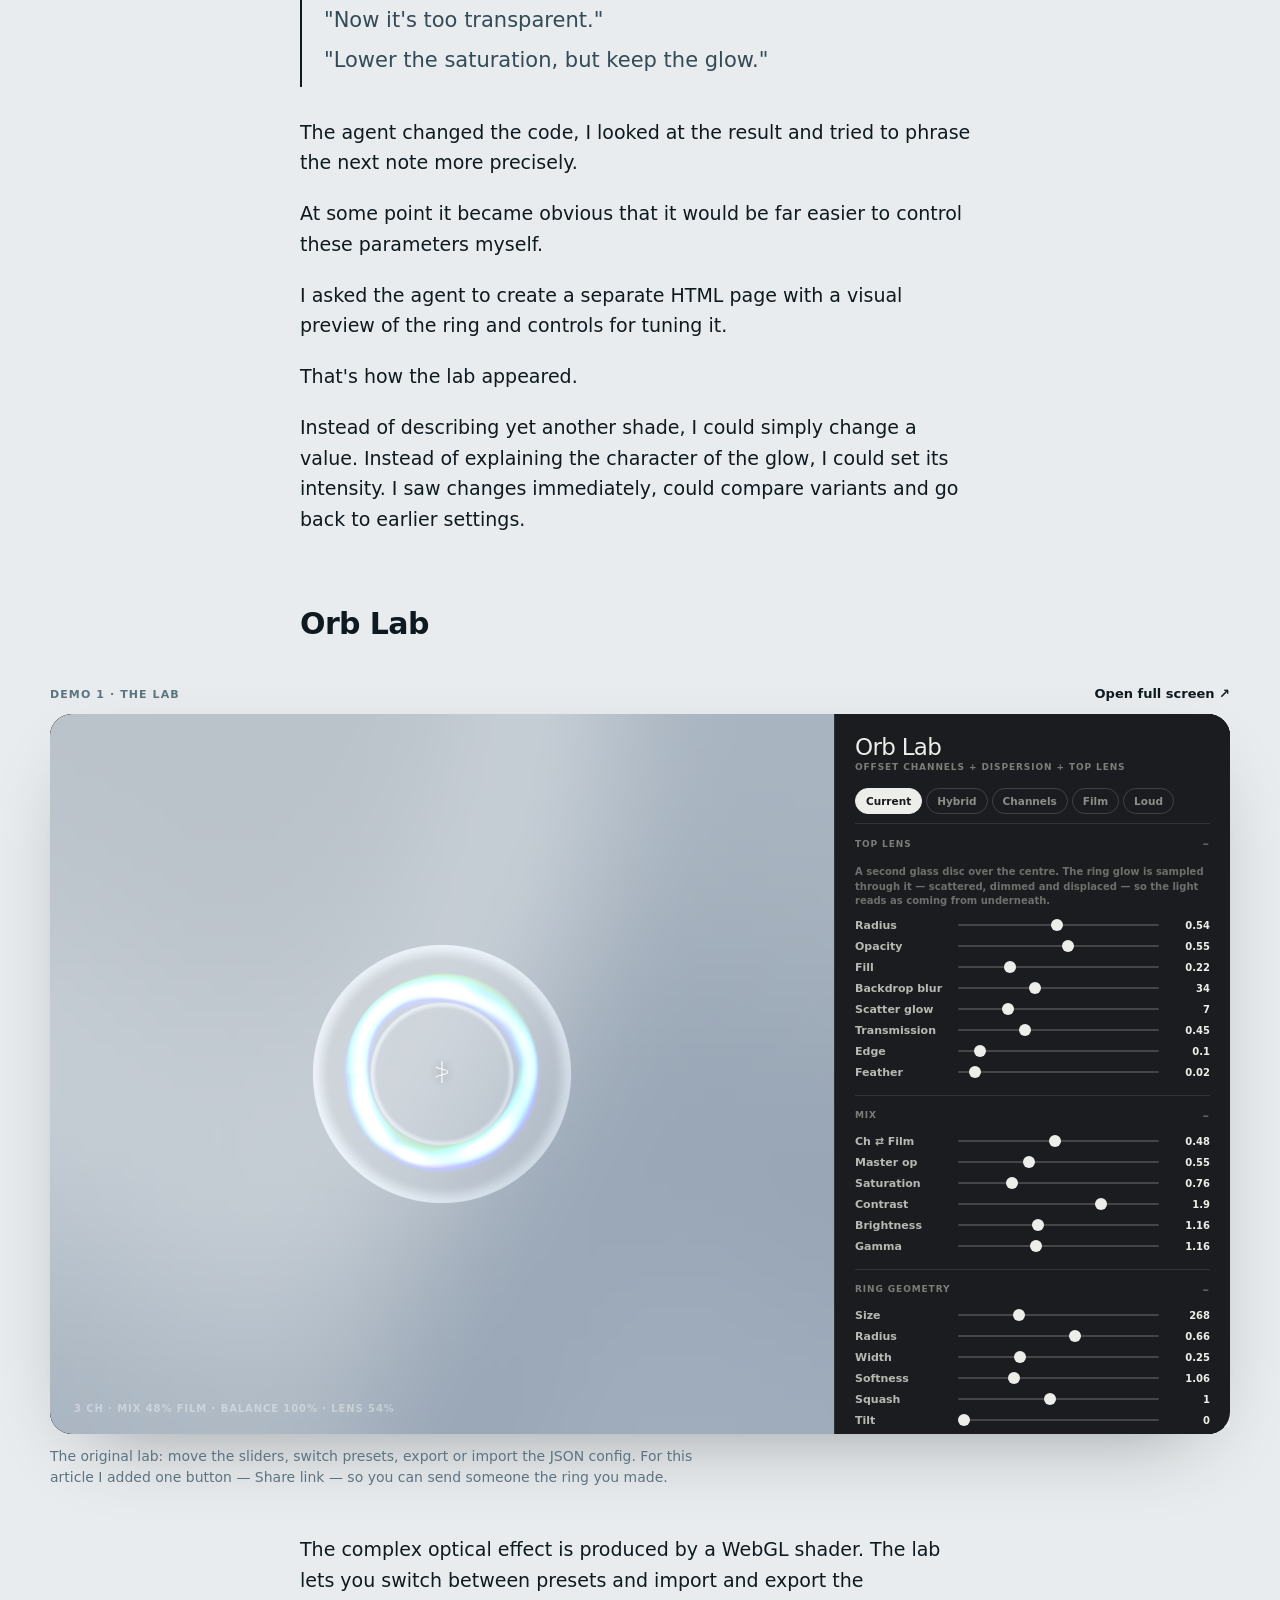
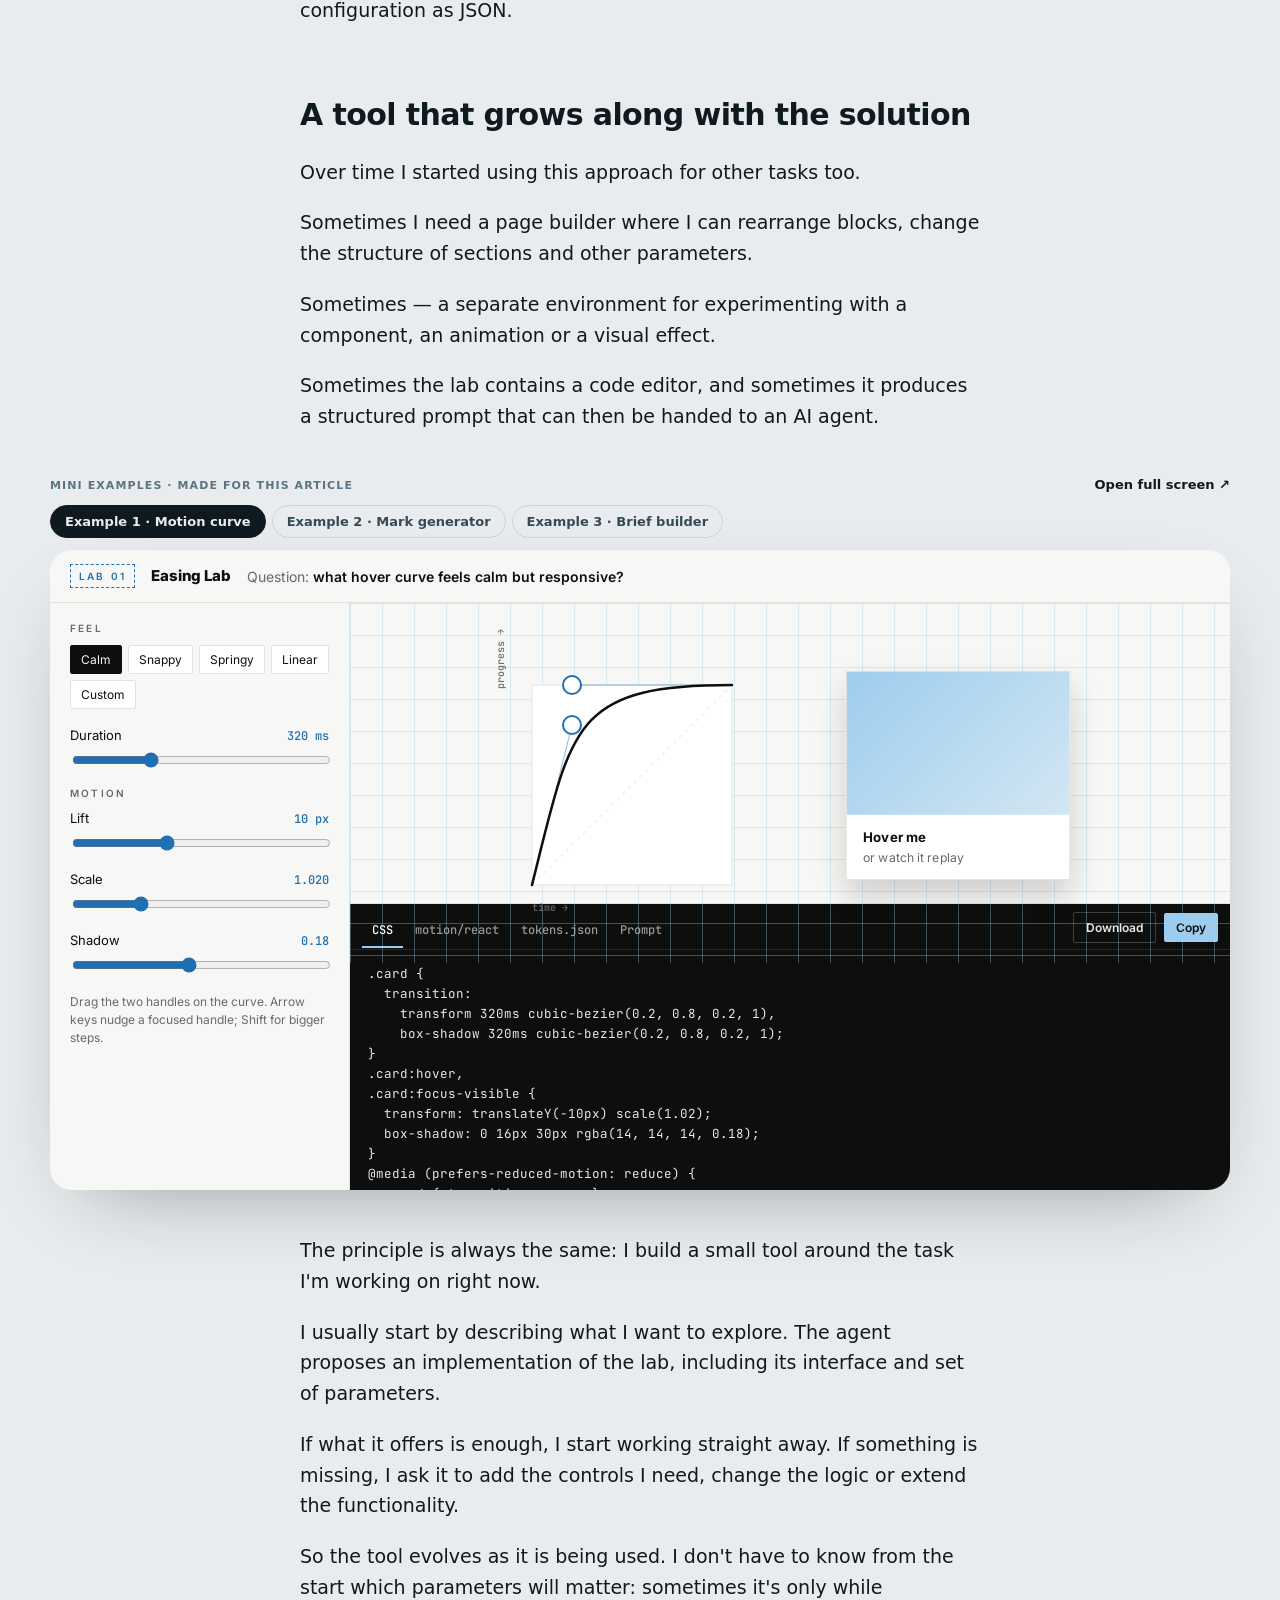
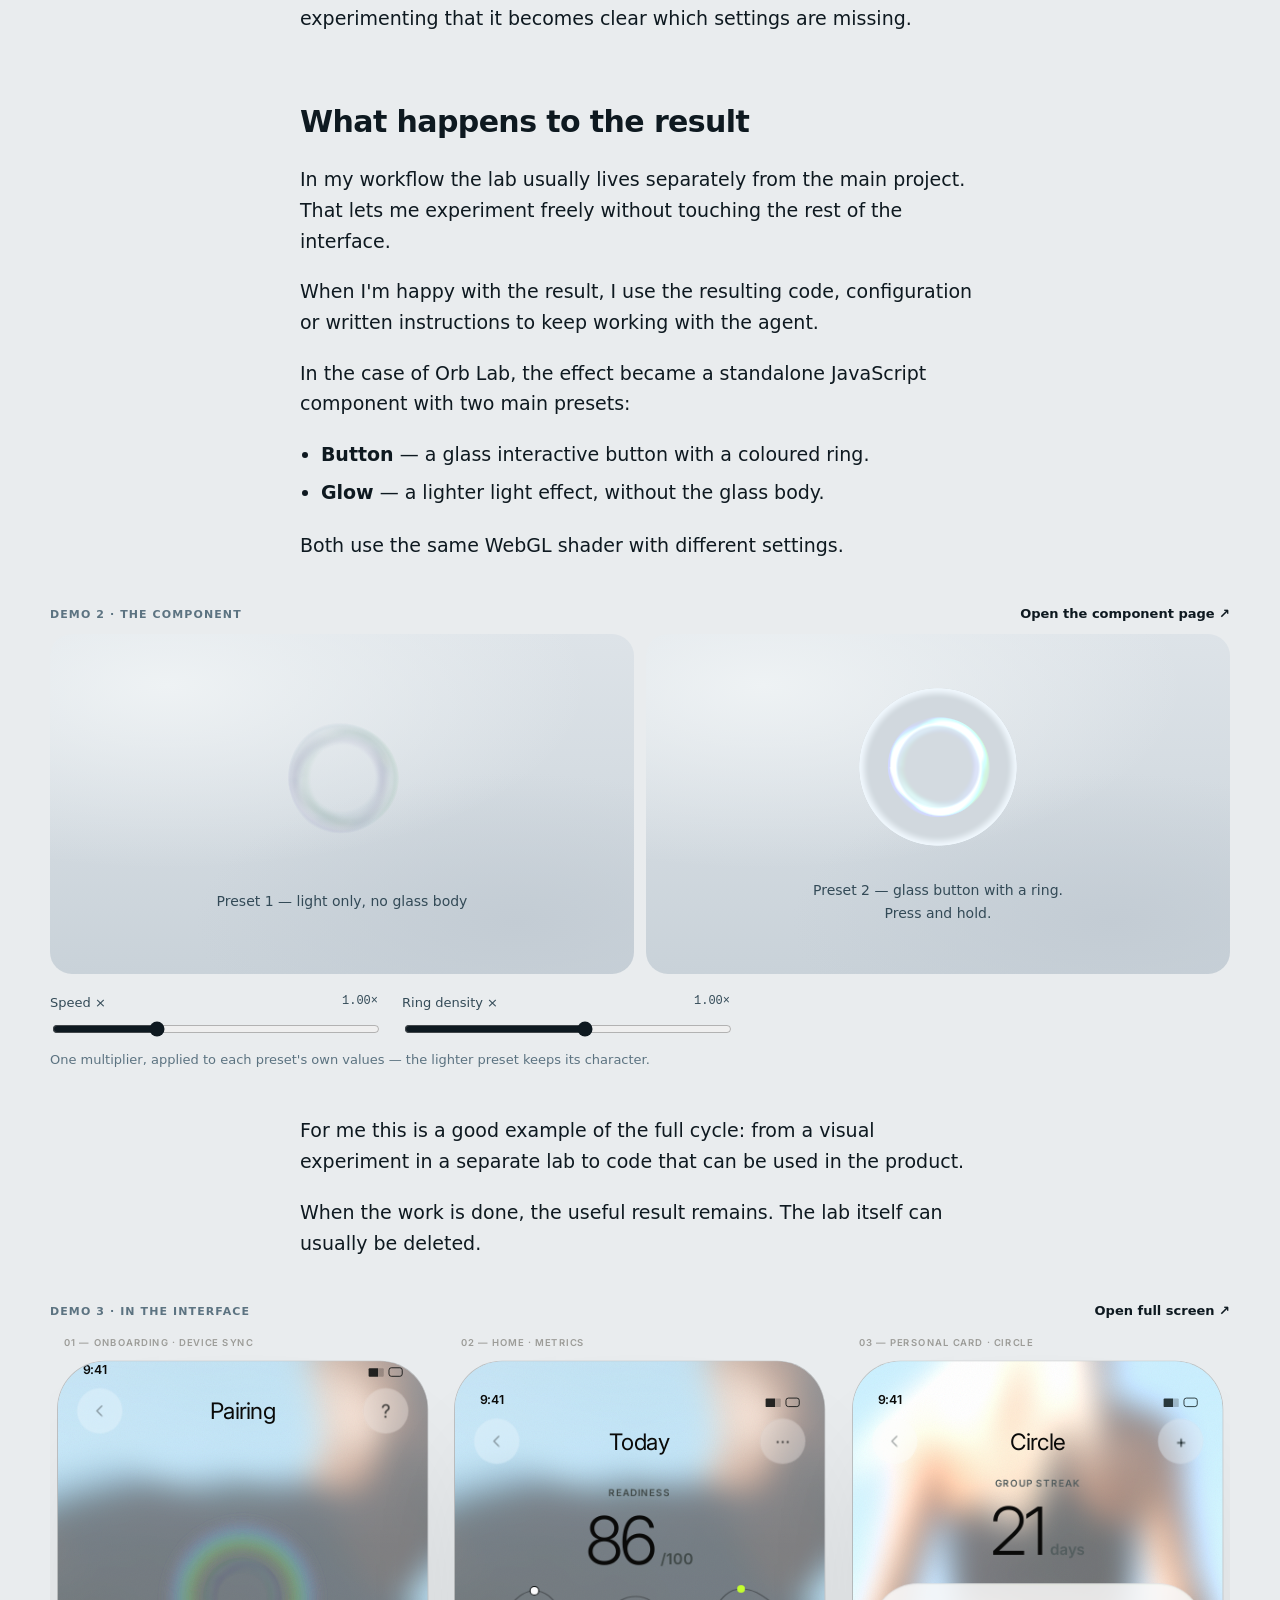
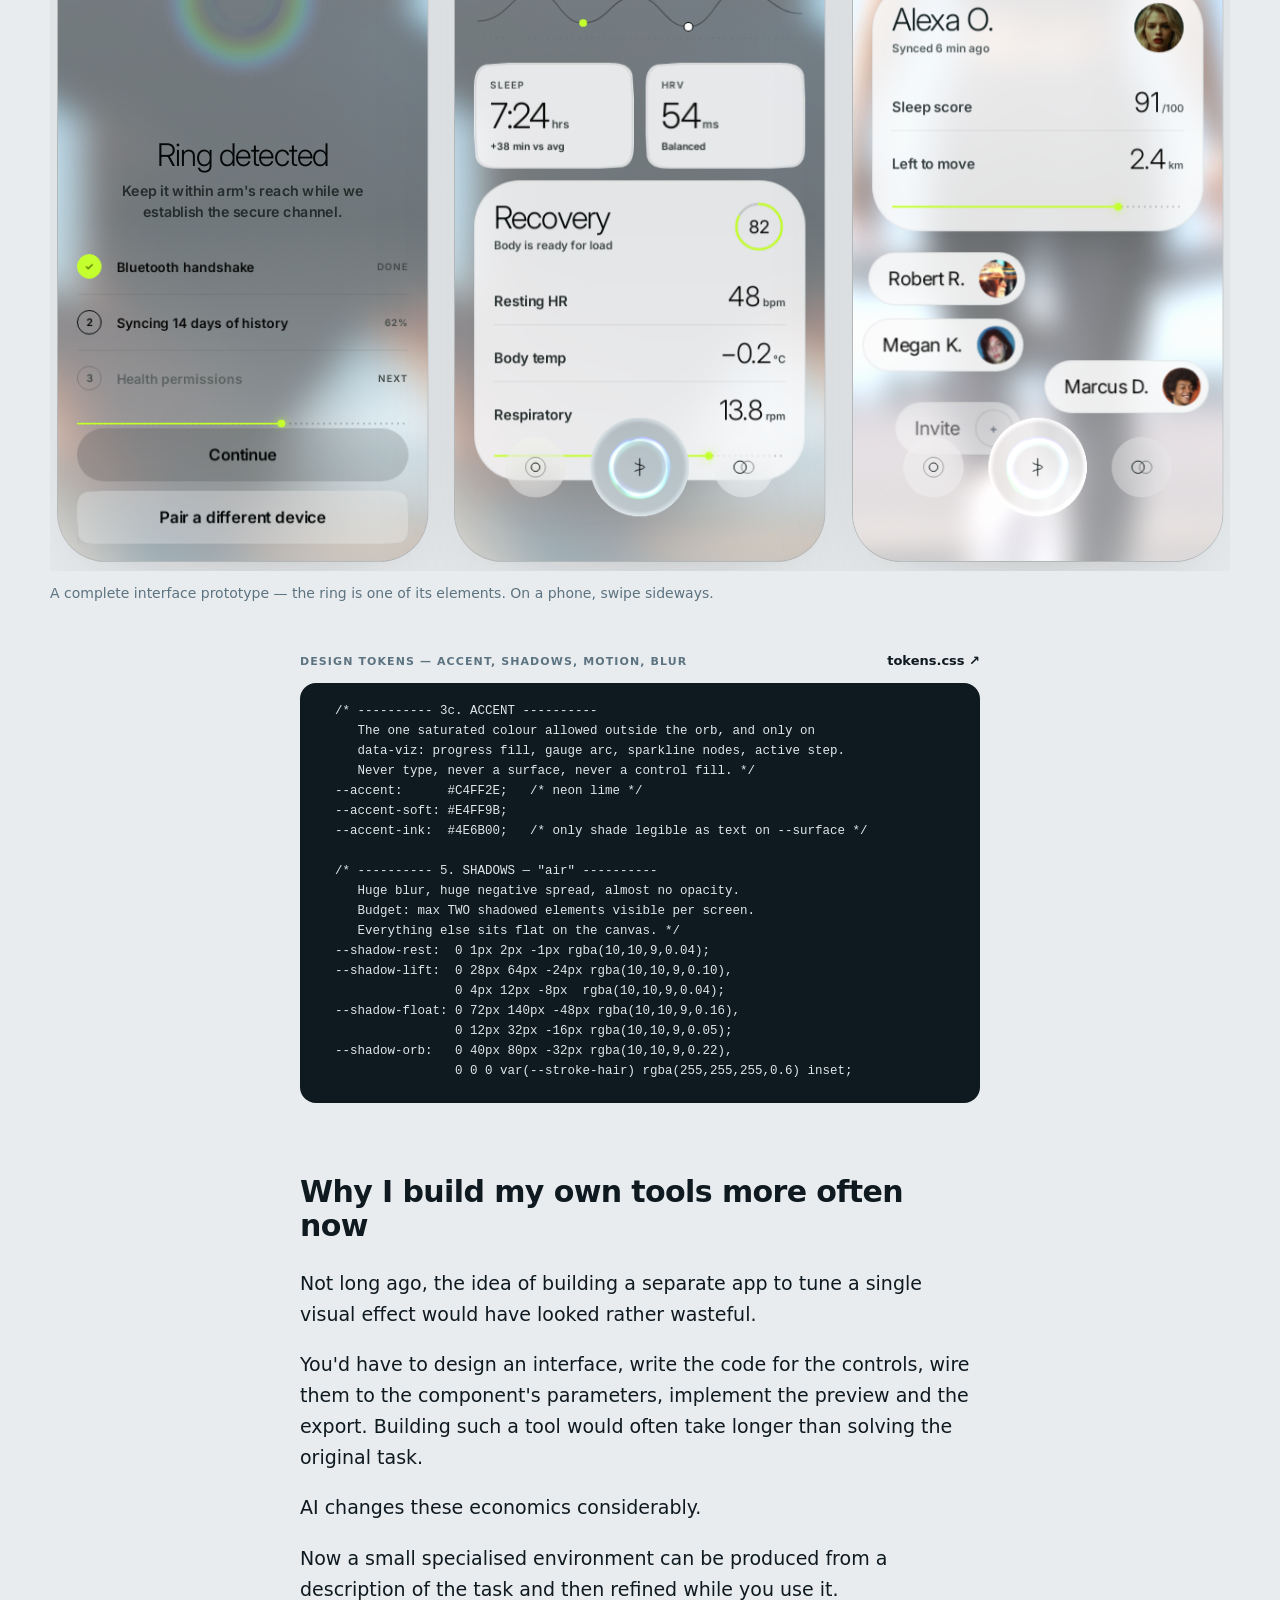
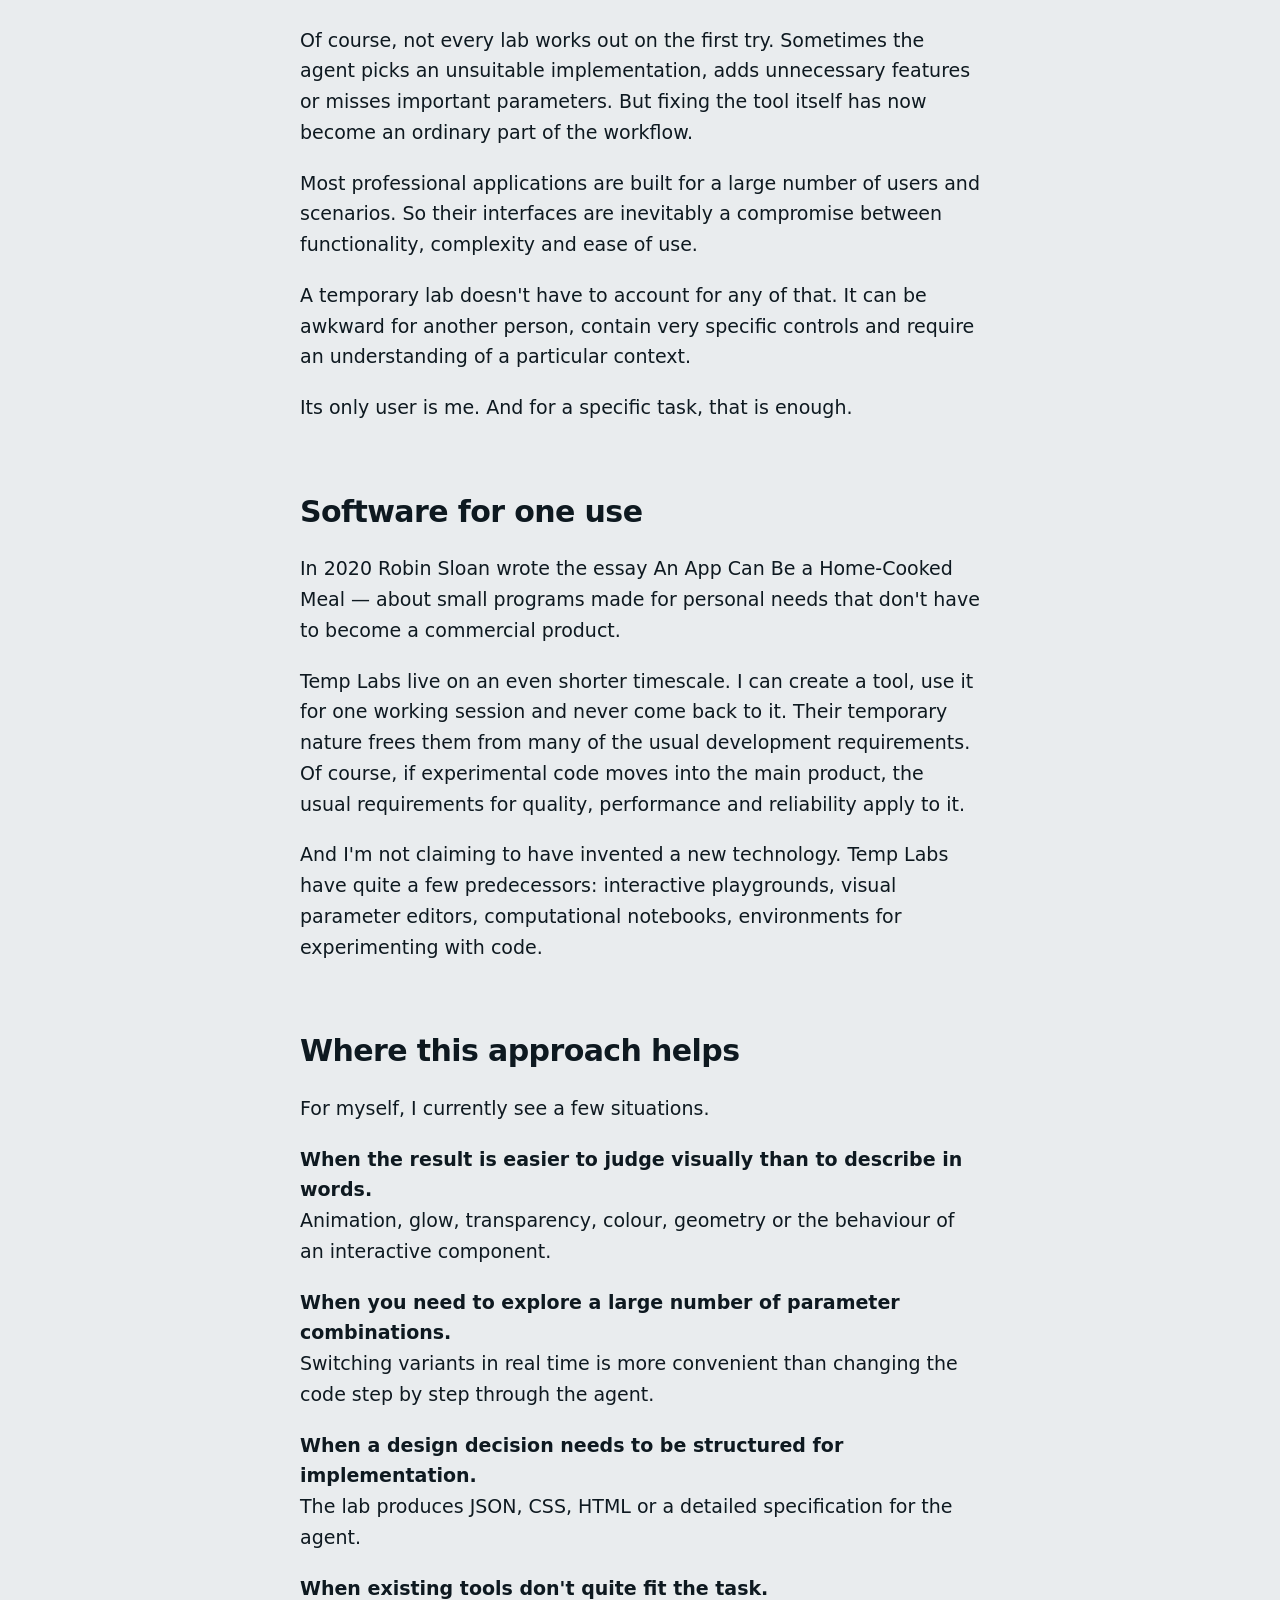
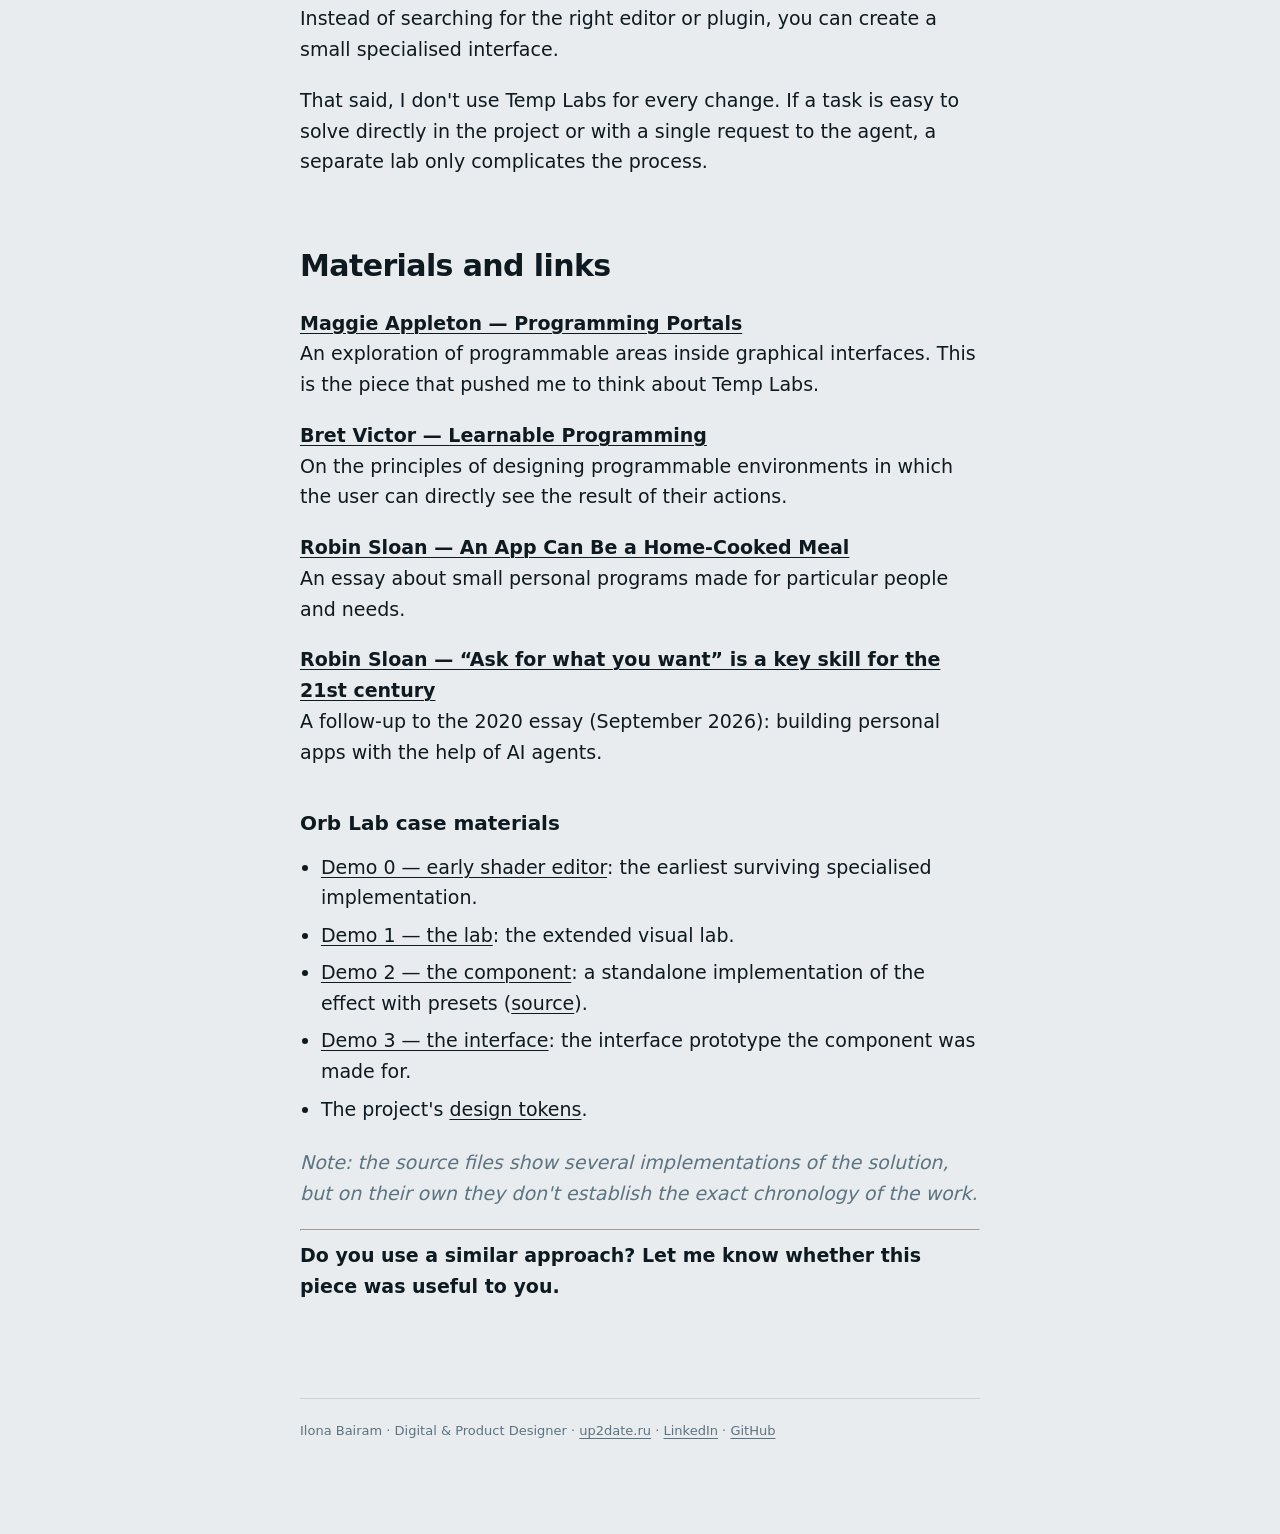
==== commit 77b8bda1: "Phones: demos open in a full-screen sheet; prototype gets page arrows" ====
--- a/index.html
+++ b/index.html
@@ -18,10 +18,10 @@
     <link rel="canonical" href="https://bairamilona.github.io/temp-labs/" />
     <link rel="preconnect" href="https://api.fontshare.com" crossorigin />
     <link rel="stylesheet" href="https://api.fontshare.com/v2/css?f[]=switzer@300,400,600&display=swap" />
-    <script type="module" crossorigin src="./assets/en-Eu2Rawgu.js"></script>
+    <script type="module" crossorigin src="./assets/en-CSm2zPU0.js"></script>
     <link rel="modulepreload" crossorigin href="./assets/modulepreload-polyfill-B5Qt9EMX.js">
-    <link rel="modulepreload" crossorigin href="./assets/article-DWm3EiVx.js">
-    <link rel="stylesheet" crossorigin href="./assets/article-DuF7WM4Y.css">
+    <link rel="modulepreload" crossorigin href="./assets/article-GZ3ycph3.js">
+    <link rel="stylesheet" crossorigin href="./assets/article-BKf69cr3.css">
   </head>
   <body>
     <div id="article" data-lang="en"></div>
--- a/assets/article-BKf69cr3.css
+++ b/assets/article-BKf69cr3.css
@@ -0,0 +1 @@
+:root{--bg: #e9ecee;--paper: #f4f6f7;--ink: #0e1920;--ink-2: #334a57;--ink-3: #5c7381;--line: rgba(14, 25, 32, .12);--accent: #4e6b00;--font: "Switzer", -apple-system, BlinkMacSystemFont, "Inter", system-ui, sans-serif;--mono: ui-monospace, SFMono-Regular, Menlo, monospace;--measure: 680px;--wide: 1180px}@media(prefers-color-scheme:dark){:root:not([data-theme=light]){--bg: #0f1417;--paper: #151c20;--ink: #e8eef1;--ink-2: #b5c4cc;--ink-3: #8399a5;--line: rgba(232, 238, 241, .14);--accent: #c4ff2e}}:root[data-theme=dark]{--bg: #0f1417;--paper: #151c20;--ink: #e8eef1;--ink-2: #b5c4cc;--ink-3: #8399a5;--line: rgba(232, 238, 241, .14);--accent: #c4ff2e}*{box-sizing:border-box}html{-webkit-text-size-adjust:100%}body{margin:0;background:var(--bg);color:var(--ink);font-family:var(--font);-webkit-font-smoothing:antialiased}a{color:inherit;text-decoration-thickness:1px;text-underline-offset:3px}a:hover{color:var(--accent)}#article{padding:0 16px 96px}.masthead{max-width:var(--measure);margin:0 auto;padding:28px 0 56px}.topbar{display:flex;justify-content:space-between;align-items:center;font-size:12px;font-weight:600;letter-spacing:.1em;text-transform:uppercase;color:var(--ink-3);margin-bottom:96px}.topbar .lang{text-decoration:none;border:1px solid var(--line);padding:7px 10px;border-radius:999px}.topbar .lang:hover{border-color:var(--ink);color:var(--ink)}.masthead h1{font-weight:300;font-size:clamp(56px,11vw,112px);line-height:.92;letter-spacing:-.045em;margin:0 0 20px}.masthead .subtitle{font-size:clamp(20px,3.2vw,26px);line-height:1.3;color:var(--ink-2);margin:0 0 28px;font-weight:300;max-width:36ch}.masthead .byline{font-size:13px;font-weight:600;letter-spacing:.06em;text-transform:uppercase;color:var(--ink-3);margin:0}.prose{max-width:var(--measure);margin:0 auto;font-size:19px;line-height:1.62;color:var(--ink)}.prose p{margin:0 0 1.05em}.prose h2{font-size:30px;font-weight:600;letter-spacing:-.02em;line-height:1.15;margin:2.4em 0 .8em;scroll-margin-top:24px}.prose h3{font-size:20px;font-weight:600;margin:2em 0 .6em}.prose blockquote{margin:1.4em 0;padding:4px 0 4px 22px;border-left:2px solid var(--ink);color:var(--ink-2);font-size:21px;font-weight:300}.prose blockquote p{margin:.3em 0}.prose code{font-family:var(--mono);font-size:.86em;background:var(--paper);border:1px solid var(--line);padding:1px 6px;border-radius:6px}.prose ul{padding-left:1.1em;margin:0 0 1.2em}.prose li{margin:.35em 0}.prose strong{font-weight:600}.prose em{color:var(--ink-3)}.embed{margin:2.2em 0 2.4em}.embed.wide{width:min(var(--wide),calc(100vw - 32px));position:relative;left:50%;margin-left:calc(min(var(--wide),calc(100vw - 32px))/-2);margin-right:0}.embed-bar{display:flex;flex-wrap:wrap;gap:8px 16px;justify-content:space-between;align-items:baseline;margin-bottom:10px}.embed-bar .tag{font-size:11px;font-weight:600;letter-spacing:.1em;text-transform:uppercase;color:var(--ink-3)}.embed-bar .open{font-size:13px;font-weight:600;text-decoration:none}.embed iframe{display:block;width:100%;border:0;border-radius:22px;background:#1a1f22;box-shadow:0 30px 80px -40px #0e192073}.embed.lab iframe{height:720px}.embed.proto iframe{height:920px;background:transparent;border-radius:0;box-shadow:none}.embed.examples iframe{height:640px;background:#f7f7f5}.tabs{display:flex;flex-wrap:wrap;gap:6px;margin-bottom:12px}@media(max-width:760px){.tabs{flex-wrap:nowrap;overflow-x:auto;scrollbar-width:none;margin-inline:-16px;padding-inline:16px}.tabs::-webkit-scrollbar{display:none}.tabs button{flex:0 0 auto}}.tabs button{font:600 13px var(--font);color:var(--ink-2);background:transparent;border:1px solid var(--line);border-radius:999px;padding:8px 14px;cursor:pointer}.tabs button:hover{border-color:var(--ink);color:var(--ink)}.tabs button[aria-selected=true]{background:var(--ink);color:var(--bg);border-color:var(--ink)}.embed figcaption{font-size:14px;line-height:1.5;color:var(--ink-3);margin-top:12px;max-width:var(--measure)}@media(max-width:760px){.embed.lab iframe,.embed.examples iframe{height:78vh}.embed.proto iframe{height:820px}.embed.lab iframe,.embed.examples iframe{border-radius:16px}}.frame-wrap{position:relative}.frame-wrap iframe{pointer-events:none}.shield{position:absolute;top:0;right:0;bottom:0;left:0;display:flex;align-items:flex-end;justify-content:center;padding:0 0 22px;border:0;border-radius:22px;background:transparent;cursor:pointer;-webkit-tap-highlight-color:transparent}.shield span{font:600 14px var(--font);color:#f4f6f7;background:#0e1920d6;padding:11px 18px;border-radius:999px;-webkit-backdrop-filter:blur(8px);backdrop-filter:blur(8px)}.sheet-bar{display:none}.frame-wrap.sheet{position:fixed;top:0;right:0;bottom:0;left:0;z-index:1000;background:var(--bg);display:flex;flex-direction:column}.frame-wrap.sheet .sheet-bar{display:flex;justify-content:space-between;align-items:center;gap:12px;flex:0 0 auto;padding:calc(10px + env(safe-area-inset-top,0px)) 16px 10px;border-bottom:1px solid var(--line);font-size:12px;font-weight:600;letter-spacing:.1em;text-transform:uppercase;color:var(--ink-3)}.frame-wrap.sheet .sheet-bar button{font:600 14px var(--font);letter-spacing:0;text-transform:none;color:var(--bg);background:var(--ink);border:0;border-radius:999px;padding:9px 16px;cursor:pointer}.frame-wrap.sheet iframe{flex:1 1 auto;min-height:0;height:auto!important;border-radius:0;box-shadow:none;pointer-events:auto}.frame-wrap.sheet .shield{display:none}html.sheet-open,html.sheet-open body{overflow:hidden}.pager{display:flex;align-items:center;justify-content:center;gap:18px;margin-top:10px;font:600 13px var(--font);color:var(--ink-2);font-variant-numeric:tabular-nums}.pager button{width:44px;height:44px;border-radius:50%;border:1px solid var(--line);background:transparent;color:var(--ink);font:400 18px var(--font);cursor:pointer}.pager button:disabled{opacity:.3}.compare .pair{display:grid;grid-template-columns:1fr 1fr;gap:12px}@media(max-width:640px){.compare .pair{grid-template-columns:1fr}}.compare .stage{border-radius:22px;min-height:340px;display:grid;place-items:center;align-content:center;gap:28px;padding:32px 20px;background:radial-gradient(120% 90% at 20% 15%,#eef2f4,#eef2f400 60%),radial-gradient(100% 80% at 80% 85%,#c3ccd4,#c3ccd400 55%),linear-gradient(180deg,#dde3e8,#c9d2d9)}.compare .stage p{margin:0;font-size:14px;color:#334a57;text-align:center;max-width:30ch}.compare .orb-host{width:168px;height:168px;position:relative;display:block;border:0;padding:0;background:none;border-radius:50%;-moz-appearance:none;appearance:none;-webkit-appearance:none;-webkit-tap-highlight-color:transparent;touch-action:pan-y}.compare .orb-el{width:132px;height:132px;border:0;padding:0;background:none;border-radius:50%;cursor:pointer;touch-action:none}.compare .orb-el:focus-visible{outline:2px solid #0e1920;outline-offset:6px}.compare .knobs{display:grid;grid-template-columns:1fr 1fr;gap:10px 24px;margin-top:18px;max-width:var(--measure)}.compare .knobs label{display:grid;grid-template-columns:1fr auto;gap:6px;font-size:13px;color:var(--ink-2)}.compare .knobs input{grid-column:1 / -1;width:100%;accent-color:var(--ink)}.compare .knobs output{font-family:var(--mono);font-size:12px}.compare .knobs small{grid-column:1 / -1;color:var(--ink-3);font-size:13px}@media(max-width:640px){.compare .knobs{grid-template-columns:1fr}}.usage{margin-top:16px;max-width:var(--measure)}.usage summary{cursor:pointer;font-size:14px;font-weight:600}.warn{color:var(--ink-3);font-size:14px}pre{margin:12px 0 0;background:#0e1920;color:#dfe7eb;border-radius:16px;padding:18px 20px;overflow:auto;font:12.5px/1.6 var(--mono);max-height:420px}pre code{background:none!important;border:0!important;padding:0!important;color:inherit;font-size:inherit!important}.tokens{margin-top:1.4em}.foot{max-width:var(--measure);margin:96px auto 0;padding-top:24px;border-top:1px solid var(--line);font-size:13px;color:var(--ink-3)}
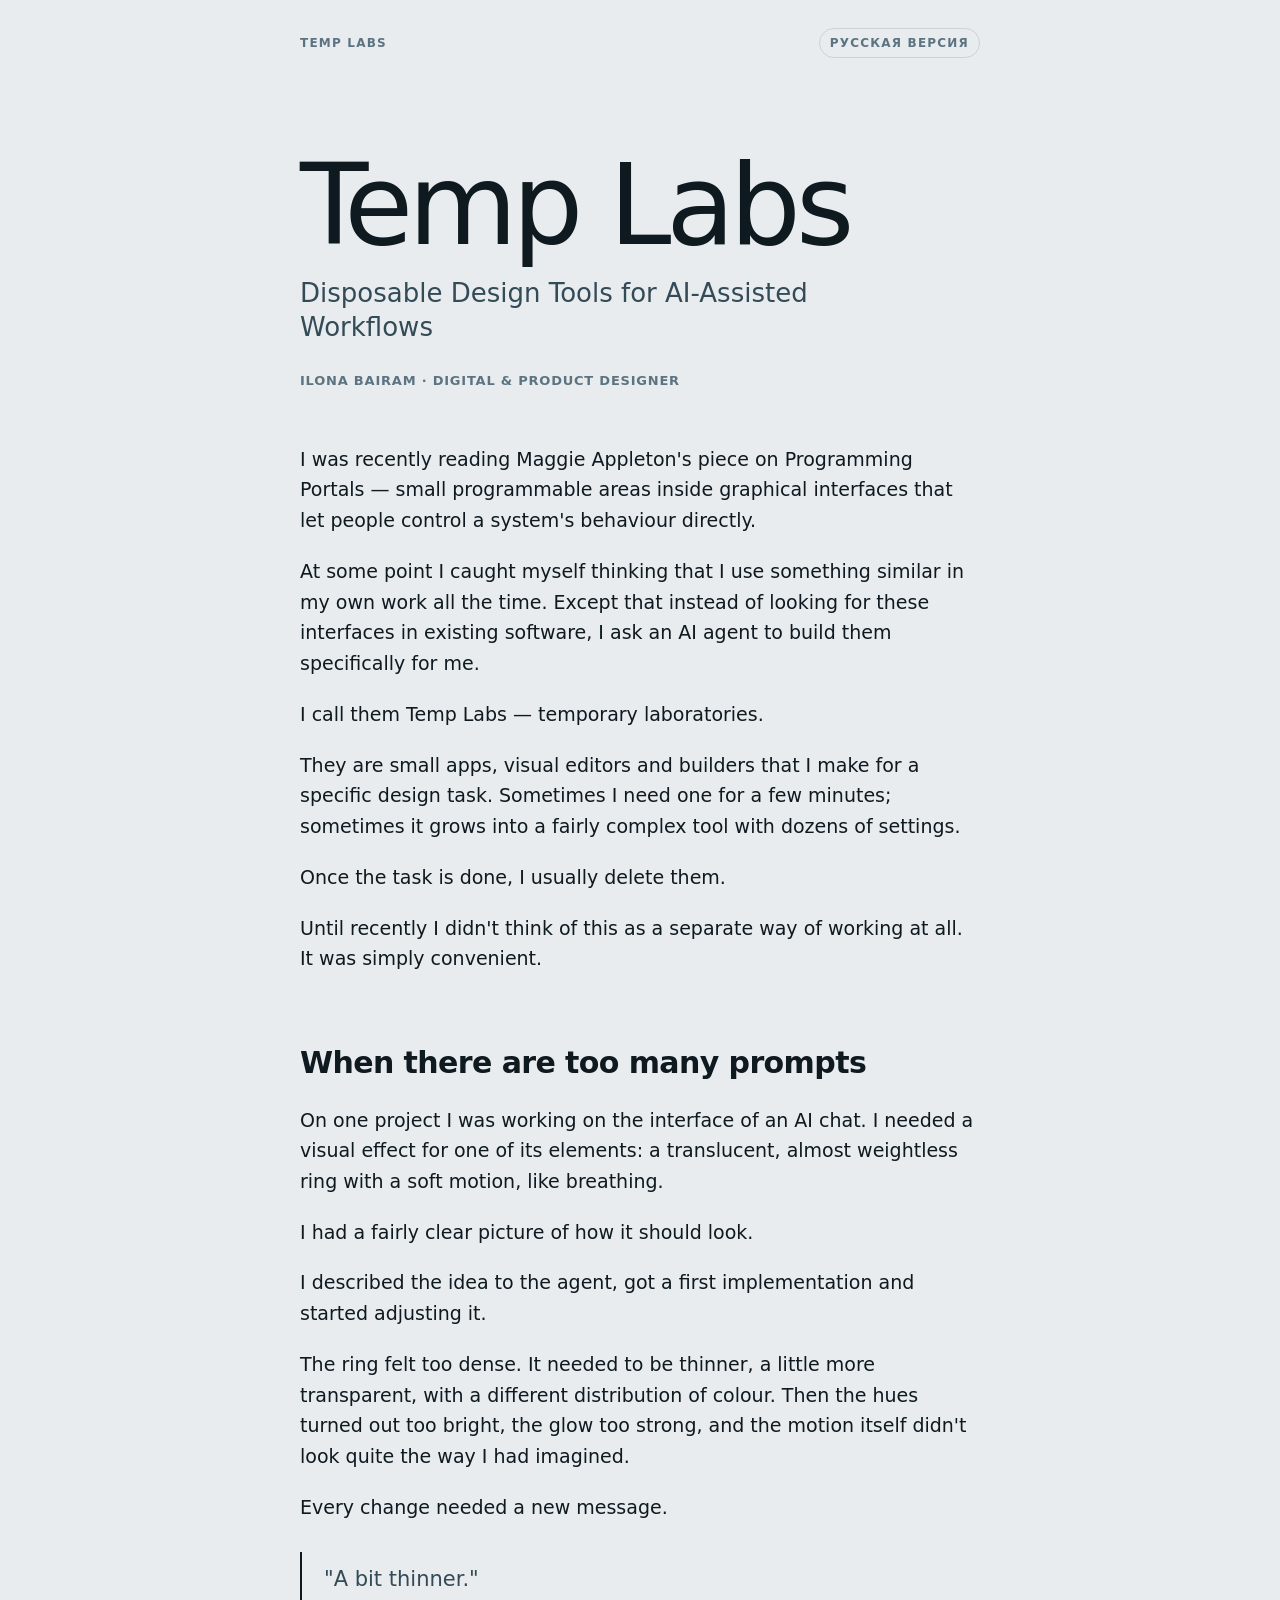
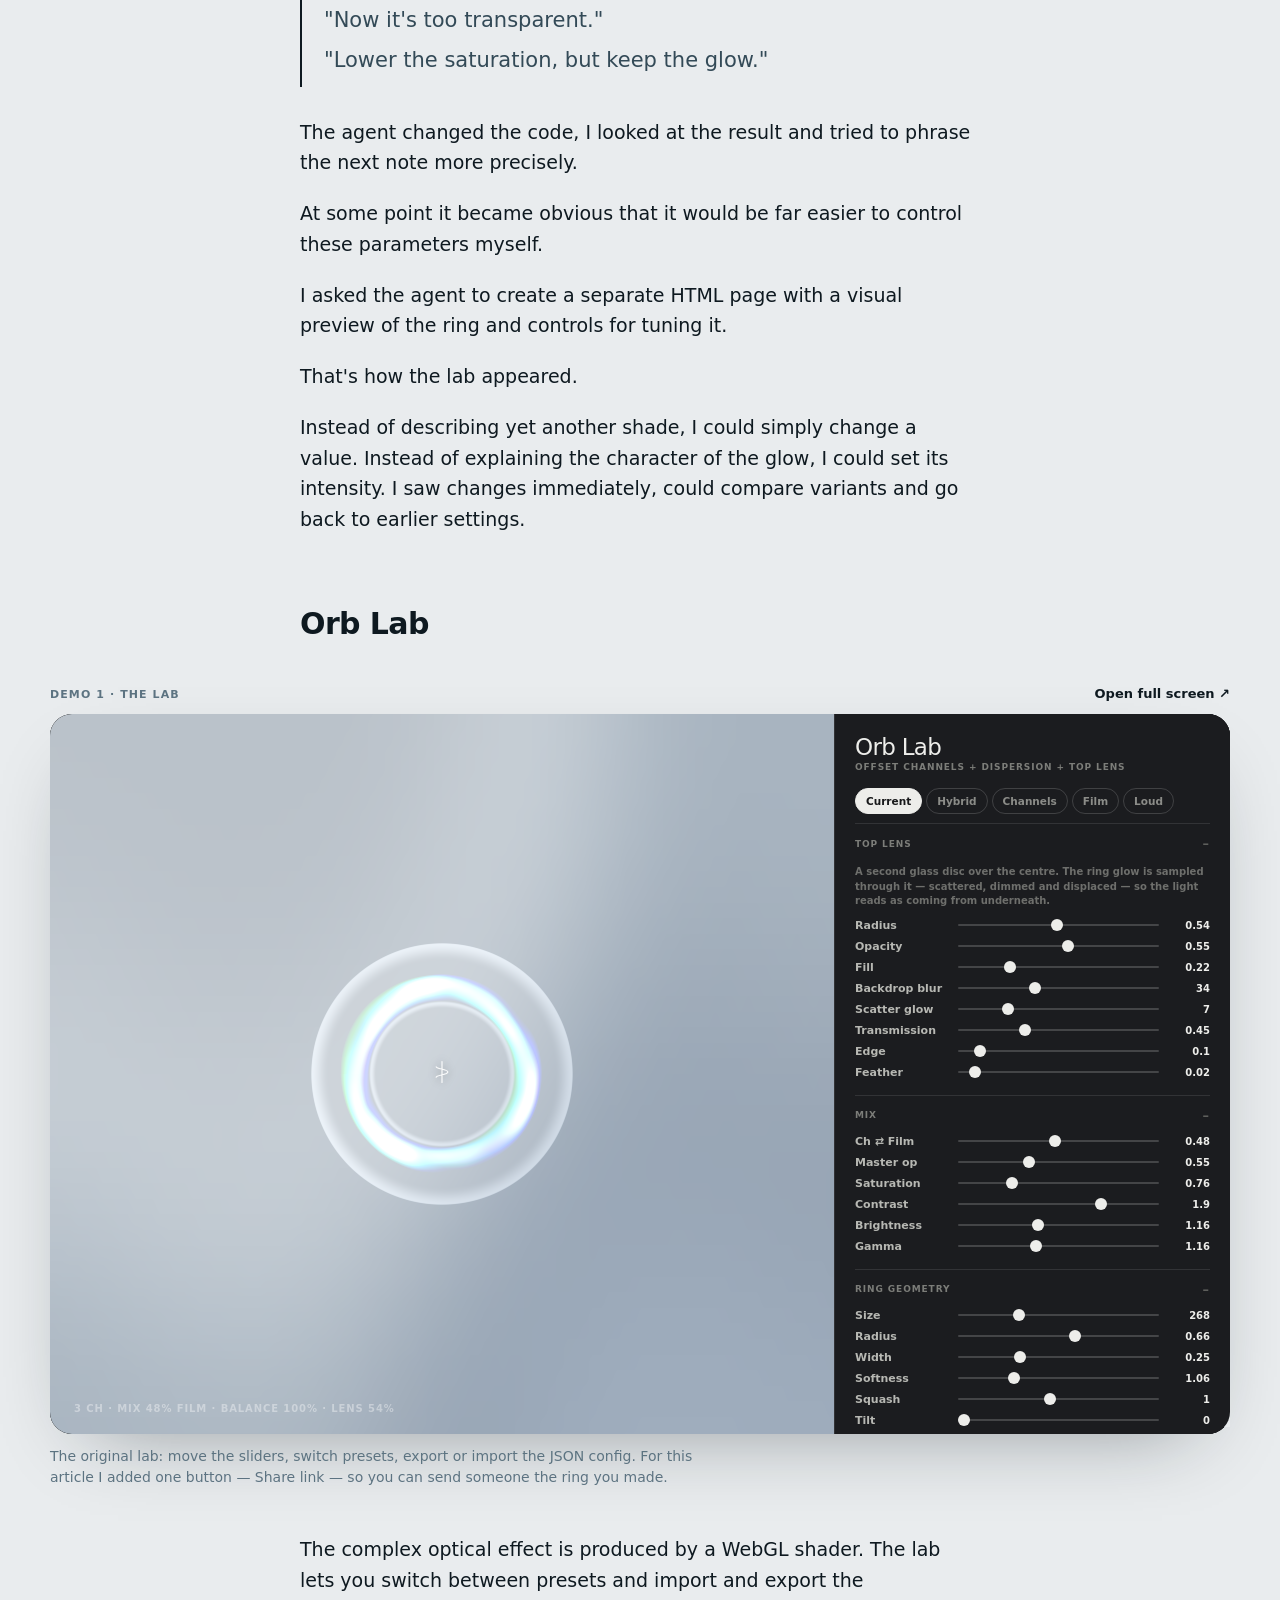
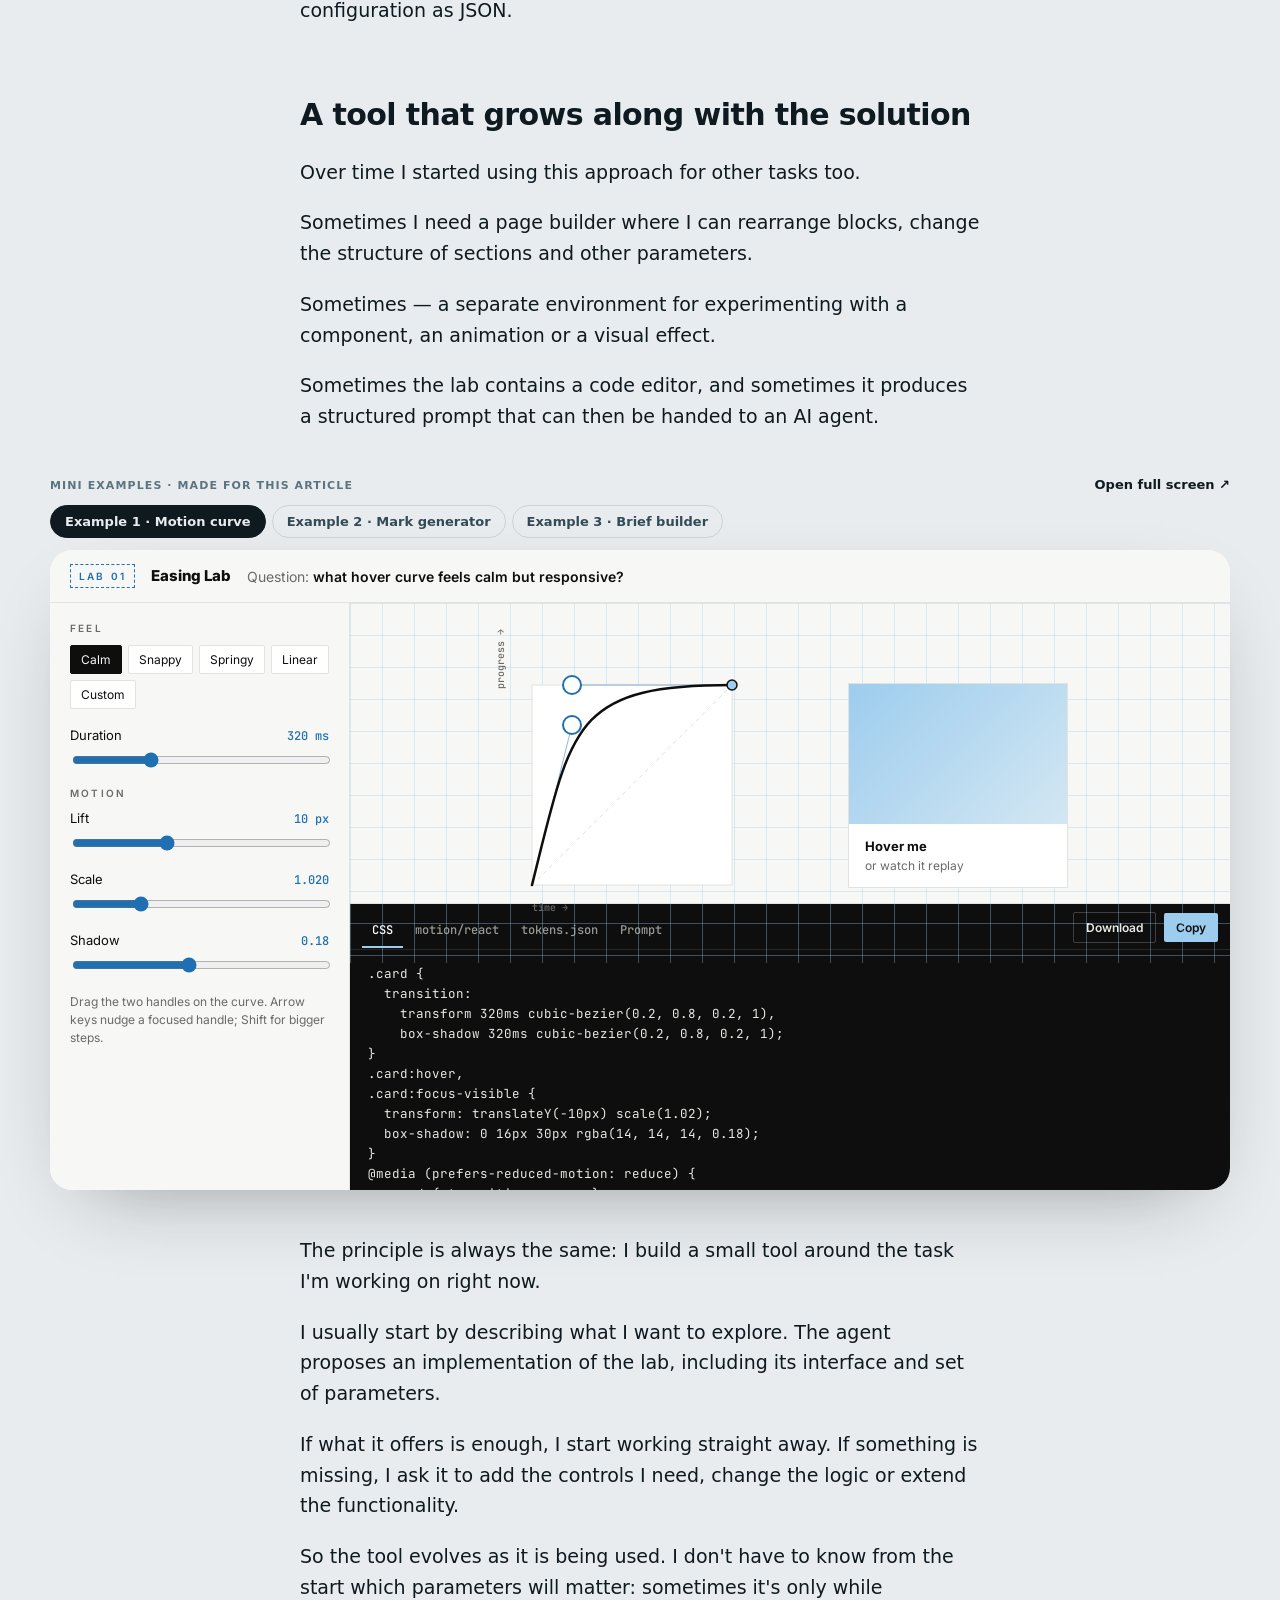
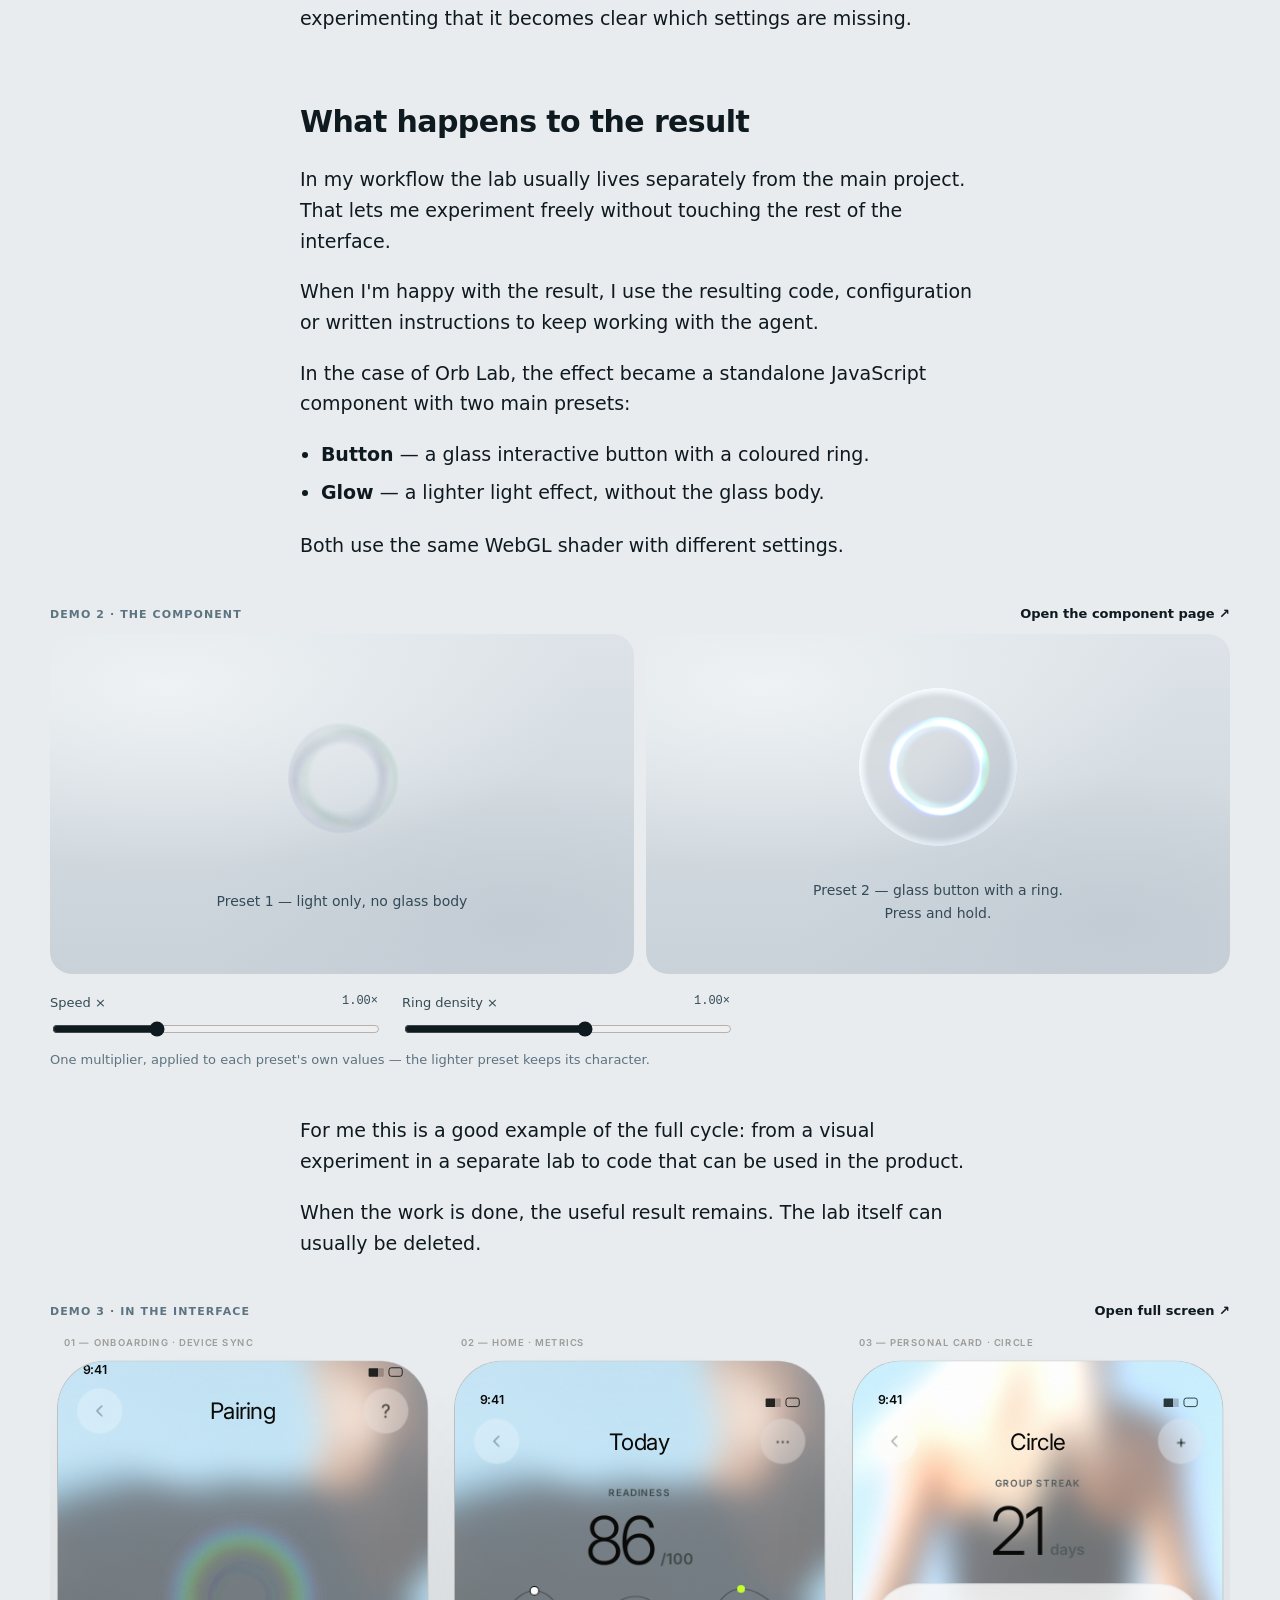
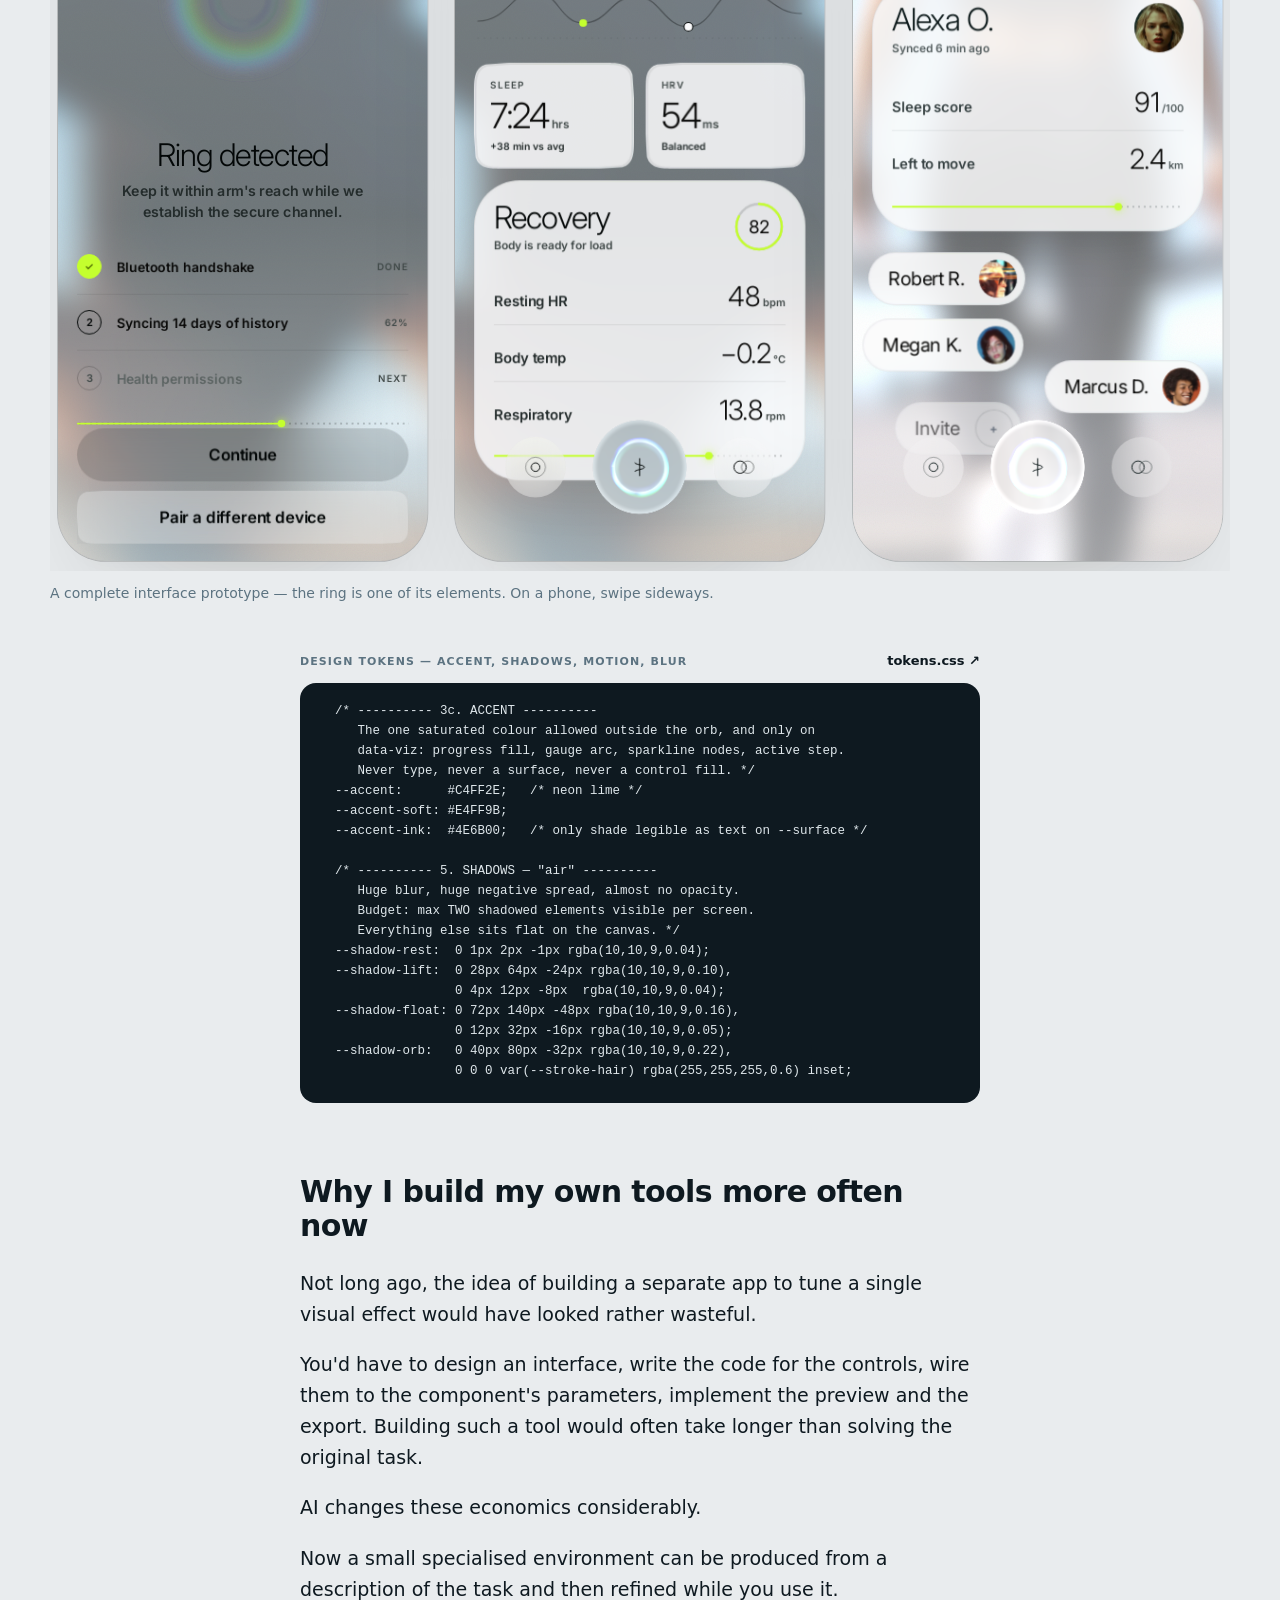
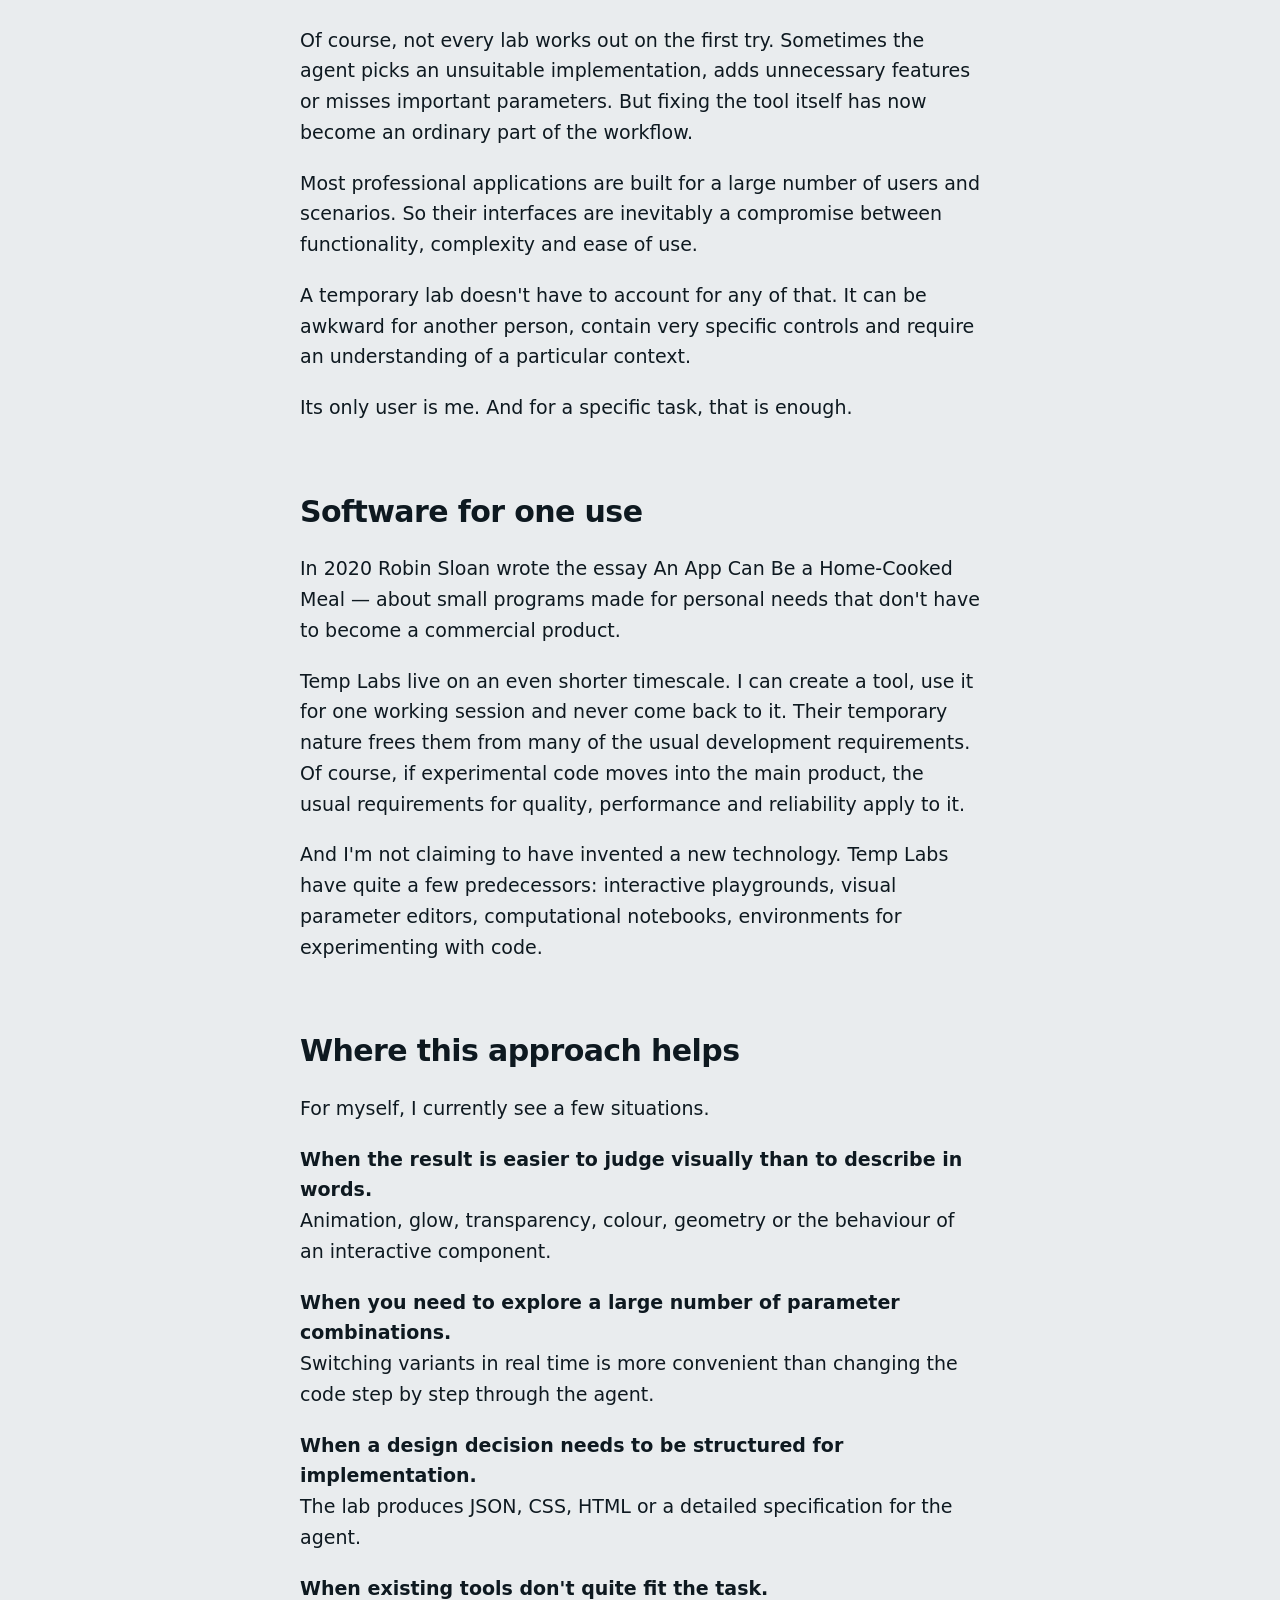
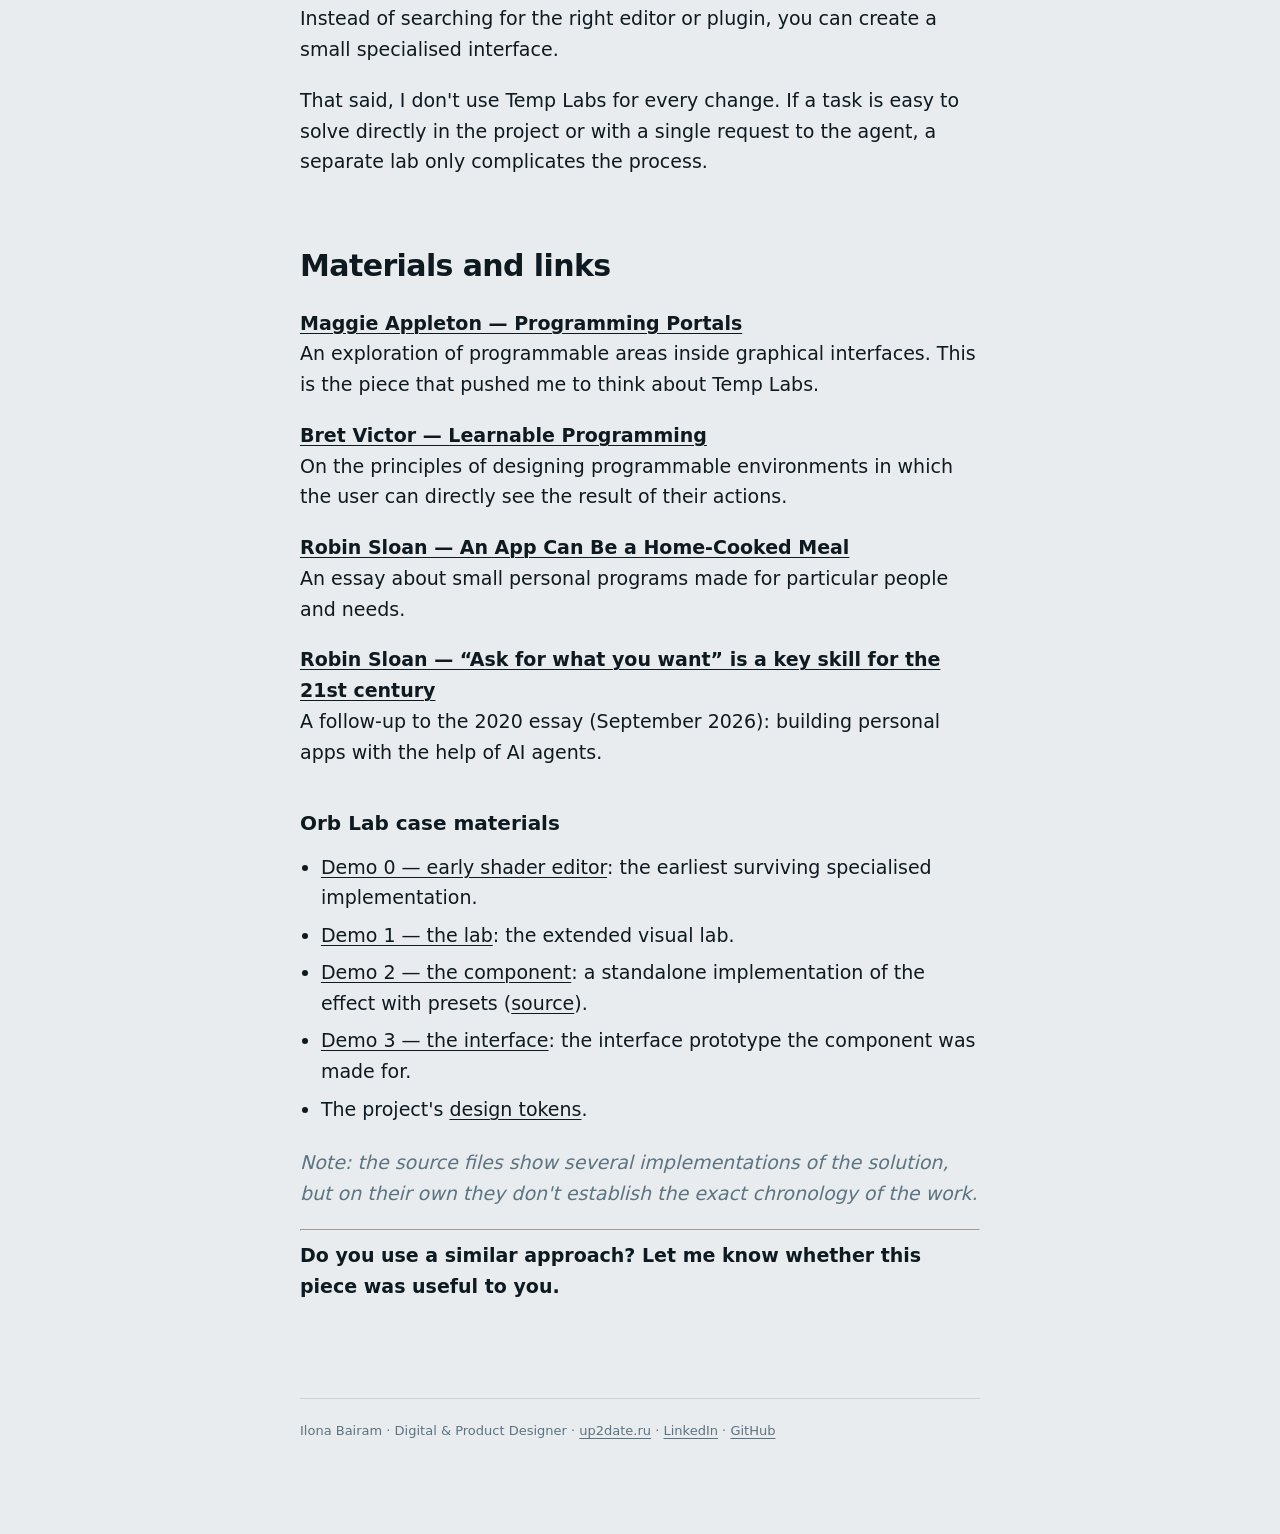
==== commit 2305584c: "Prototype on phones: swipe sideways between screens" ====
--- a/index.html
+++ b/index.html
@@ -18,10 +18,10 @@
     <link rel="canonical" href="https://bairamilona.github.io/temp-labs/" />
     <link rel="preconnect" href="https://api.fontshare.com" crossorigin />
     <link rel="stylesheet" href="https://api.fontshare.com/v2/css?f[]=switzer@300,400,600&display=swap" />
-    <script type="module" crossorigin src="./assets/en-CSm2zPU0.js"></script>
+    <script type="module" crossorigin src="./assets/en-DGct92SL.js"></script>
     <link rel="modulepreload" crossorigin href="./assets/modulepreload-polyfill-B5Qt9EMX.js">
-    <link rel="modulepreload" crossorigin href="./assets/article-GZ3ycph3.js">
-    <link rel="stylesheet" crossorigin href="./assets/article-BKf69cr3.css">
+    <link rel="modulepreload" crossorigin href="./assets/article-DcdfD9q_.js">
+    <link rel="stylesheet" crossorigin href="./assets/article-Wi0NQUFy.css">
   </head>
   <body>
     <div id="article" data-lang="en"></div>
--- a/assets/article-Wi0NQUFy.css
+++ b/assets/article-Wi0NQUFy.css
@@ -0,0 +1 @@
+:root{--bg: #e9ecee;--paper: #f4f6f7;--ink: #0e1920;--ink-2: #334a57;--ink-3: #5c7381;--line: rgba(14, 25, 32, .12);--accent: #4e6b00;--font: "Switzer", -apple-system, BlinkMacSystemFont, "Inter", system-ui, sans-serif;--mono: ui-monospace, SFMono-Regular, Menlo, monospace;--measure: 680px;--wide: 1180px}@media(prefers-color-scheme:dark){:root:not([data-theme=light]){--bg: #0f1417;--paper: #151c20;--ink: #e8eef1;--ink-2: #b5c4cc;--ink-3: #8399a5;--line: rgba(232, 238, 241, .14);--accent: #c4ff2e}}:root[data-theme=dark]{--bg: #0f1417;--paper: #151c20;--ink: #e8eef1;--ink-2: #b5c4cc;--ink-3: #8399a5;--line: rgba(232, 238, 241, .14);--accent: #c4ff2e}*{box-sizing:border-box}html{-webkit-text-size-adjust:100%}body{margin:0;background:var(--bg);color:var(--ink);font-family:var(--font);-webkit-font-smoothing:antialiased}a{color:inherit;text-decoration-thickness:1px;text-underline-offset:3px}a:hover{color:var(--accent)}#article{padding:0 16px 96px}.masthead{max-width:var(--measure);margin:0 auto;padding:28px 0 56px}.topbar{display:flex;justify-content:space-between;align-items:center;font-size:12px;font-weight:600;letter-spacing:.1em;text-transform:uppercase;color:var(--ink-3);margin-bottom:96px}.topbar .lang{text-decoration:none;border:1px solid var(--line);padding:7px 10px;border-radius:999px}.topbar .lang:hover{border-color:var(--ink);color:var(--ink)}.masthead h1{font-weight:300;font-size:clamp(56px,11vw,112px);line-height:.92;letter-spacing:-.045em;margin:0 0 20px}.masthead .subtitle{font-size:clamp(20px,3.2vw,26px);line-height:1.3;color:var(--ink-2);margin:0 0 28px;font-weight:300;max-width:36ch}.masthead .byline{font-size:13px;font-weight:600;letter-spacing:.06em;text-transform:uppercase;color:var(--ink-3);margin:0}.prose{max-width:var(--measure);margin:0 auto;font-size:19px;line-height:1.62;color:var(--ink)}.prose p{margin:0 0 1.05em}.prose h2{font-size:30px;font-weight:600;letter-spacing:-.02em;line-height:1.15;margin:2.4em 0 .8em;scroll-margin-top:24px}.prose h3{font-size:20px;font-weight:600;margin:2em 0 .6em}.prose blockquote{margin:1.4em 0;padding:4px 0 4px 22px;border-left:2px solid var(--ink);color:var(--ink-2);font-size:21px;font-weight:300}.prose blockquote p{margin:.3em 0}.prose code{font-family:var(--mono);font-size:.86em;background:var(--paper);border:1px solid var(--line);padding:1px 6px;border-radius:6px}.prose ul{padding-left:1.1em;margin:0 0 1.2em}.prose li{margin:.35em 0}.prose strong{font-weight:600}.prose em{color:var(--ink-3)}.embed{margin:2.2em 0 2.4em}.embed.wide{width:min(var(--wide),calc(100vw - 32px));position:relative;left:50%;margin-left:calc(min(var(--wide),calc(100vw - 32px))/-2);margin-right:0}.embed-bar{display:flex;flex-wrap:wrap;gap:8px 16px;justify-content:space-between;align-items:baseline;margin-bottom:10px}.embed-bar .tag{font-size:11px;font-weight:600;letter-spacing:.1em;text-transform:uppercase;color:var(--ink-3)}.embed-bar .open{font-size:13px;font-weight:600;text-decoration:none}.embed iframe{display:block;width:100%;border:0;border-radius:22px;background:#1a1f22;box-shadow:0 30px 80px -40px #0e192073}.embed.lab iframe{height:720px}.embed.proto iframe{height:920px;background:transparent;border-radius:0;box-shadow:none}.embed.examples iframe{height:640px;background:#f7f7f5}.tabs{display:flex;flex-wrap:wrap;gap:6px;margin-bottom:12px}@media(max-width:760px){.tabs{flex-wrap:nowrap;overflow-x:auto;scrollbar-width:none;margin-inline:-16px;padding-inline:16px}.tabs::-webkit-scrollbar{display:none}.tabs button{flex:0 0 auto}}.tabs button{font:600 13px var(--font);color:var(--ink-2);background:transparent;border:1px solid var(--line);border-radius:999px;padding:8px 14px;cursor:pointer}.tabs button:hover{border-color:var(--ink);color:var(--ink)}.tabs button[aria-selected=true]{background:var(--ink);color:var(--bg);border-color:var(--ink)}.embed figcaption{font-size:14px;line-height:1.5;color:var(--ink-3);margin-top:12px;max-width:var(--measure)}@media(max-width:760px){.embed.lab iframe,.embed.examples iframe{height:78vh}.embed.proto iframe{height:820px}.embed.lab iframe,.embed.examples iframe{border-radius:16px}}.frame-wrap{position:relative}.frame-wrap iframe{pointer-events:none}.shield{position:absolute;top:0;right:0;bottom:0;left:0;display:flex;align-items:flex-end;justify-content:center;padding:0 0 22px;border:0;border-radius:22px;background:transparent;cursor:pointer;-webkit-tap-highlight-color:transparent}.shield span{font:600 14px var(--font);color:#f4f6f7;background:#0e1920d6;padding:11px 18px;border-radius:999px;-webkit-backdrop-filter:blur(8px);backdrop-filter:blur(8px)}.sheet-bar{display:none}.frame-wrap.sheet{position:fixed;top:0;right:0;bottom:0;left:0;z-index:1000;background:var(--bg);display:flex;flex-direction:column}.frame-wrap.sheet .sheet-bar{display:flex;justify-content:space-between;align-items:center;gap:12px;flex:0 0 auto;padding:calc(10px + env(safe-area-inset-top,0px)) 16px 10px;border-bottom:1px solid var(--line);font-size:12px;font-weight:600;letter-spacing:.1em;text-transform:uppercase;color:var(--ink-3)}.frame-wrap.sheet .sheet-bar button{font:600 14px var(--font);letter-spacing:0;text-transform:none;color:var(--bg);background:var(--ink);border:0;border-radius:999px;padding:9px 16px;cursor:pointer}.frame-wrap.sheet iframe{flex:1 1 auto;min-height:0;height:auto!important;border-radius:0;box-shadow:none;pointer-events:auto}.frame-wrap.sheet .shield{display:none}html.sheet-open,html.sheet-open body{overflow:hidden}.swipe{position:absolute;top:0;right:0;bottom:0;left:0;overflow-x:auto;overflow-y:hidden;scroll-snap-type:x mandatory;scrollbar-width:none;-webkit-overflow-scrolling:touch}.swipe::-webkit-scrollbar{display:none}.swipe-track{position:relative;height:100%}.swipe-track i{position:absolute;top:0;width:1px;height:100%;scroll-snap-align:start}.frame-wrap.sheet .swipe{display:none}.compare .pair{display:grid;grid-template-columns:1fr 1fr;gap:12px}@media(max-width:640px){.compare .pair{grid-template-columns:1fr}}.compare .stage{border-radius:22px;min-height:340px;display:grid;place-items:center;align-content:center;gap:28px;padding:32px 20px;background:radial-gradient(120% 90% at 20% 15%,#eef2f4,#eef2f400 60%),radial-gradient(100% 80% at 80% 85%,#c3ccd4,#c3ccd400 55%),linear-gradient(180deg,#dde3e8,#c9d2d9)}.compare .stage p{margin:0;font-size:14px;color:#334a57;text-align:center;max-width:30ch}.compare .orb-host{width:168px;height:168px;position:relative;display:block;border:0;padding:0;background:none;border-radius:50%;-moz-appearance:none;appearance:none;-webkit-appearance:none;-webkit-tap-highlight-color:transparent;touch-action:pan-y}.compare .orb-el{width:132px;height:132px;border:0;padding:0;background:none;border-radius:50%;cursor:pointer;touch-action:none}.compare .orb-el:focus-visible{outline:2px solid #0e1920;outline-offset:6px}.compare .knobs{display:grid;grid-template-columns:1fr 1fr;gap:10px 24px;margin-top:18px;max-width:var(--measure)}.compare .knobs label{display:grid;grid-template-columns:1fr auto;gap:6px;font-size:13px;color:var(--ink-2)}.compare .knobs input{grid-column:1 / -1;width:100%;accent-color:var(--ink)}.compare .knobs output{font-family:var(--mono);font-size:12px}.compare .knobs small{grid-column:1 / -1;color:var(--ink-3);font-size:13px}@media(max-width:640px){.compare .knobs{grid-template-columns:1fr}}.usage{margin-top:16px;max-width:var(--measure)}.usage summary{cursor:pointer;font-size:14px;font-weight:600}.warn{color:var(--ink-3);font-size:14px}pre{margin:12px 0 0;background:#0e1920;color:#dfe7eb;border-radius:16px;padding:18px 20px;overflow:auto;font:12.5px/1.6 var(--mono);max-height:420px}pre code{background:none!important;border:0!important;padding:0!important;color:inherit;font-size:inherit!important}.tokens{margin-top:1.4em}.foot{max-width:var(--measure);margin:96px auto 0;padding-top:24px;border-top:1px solid var(--line);font-size:13px;color:var(--ink-3)}
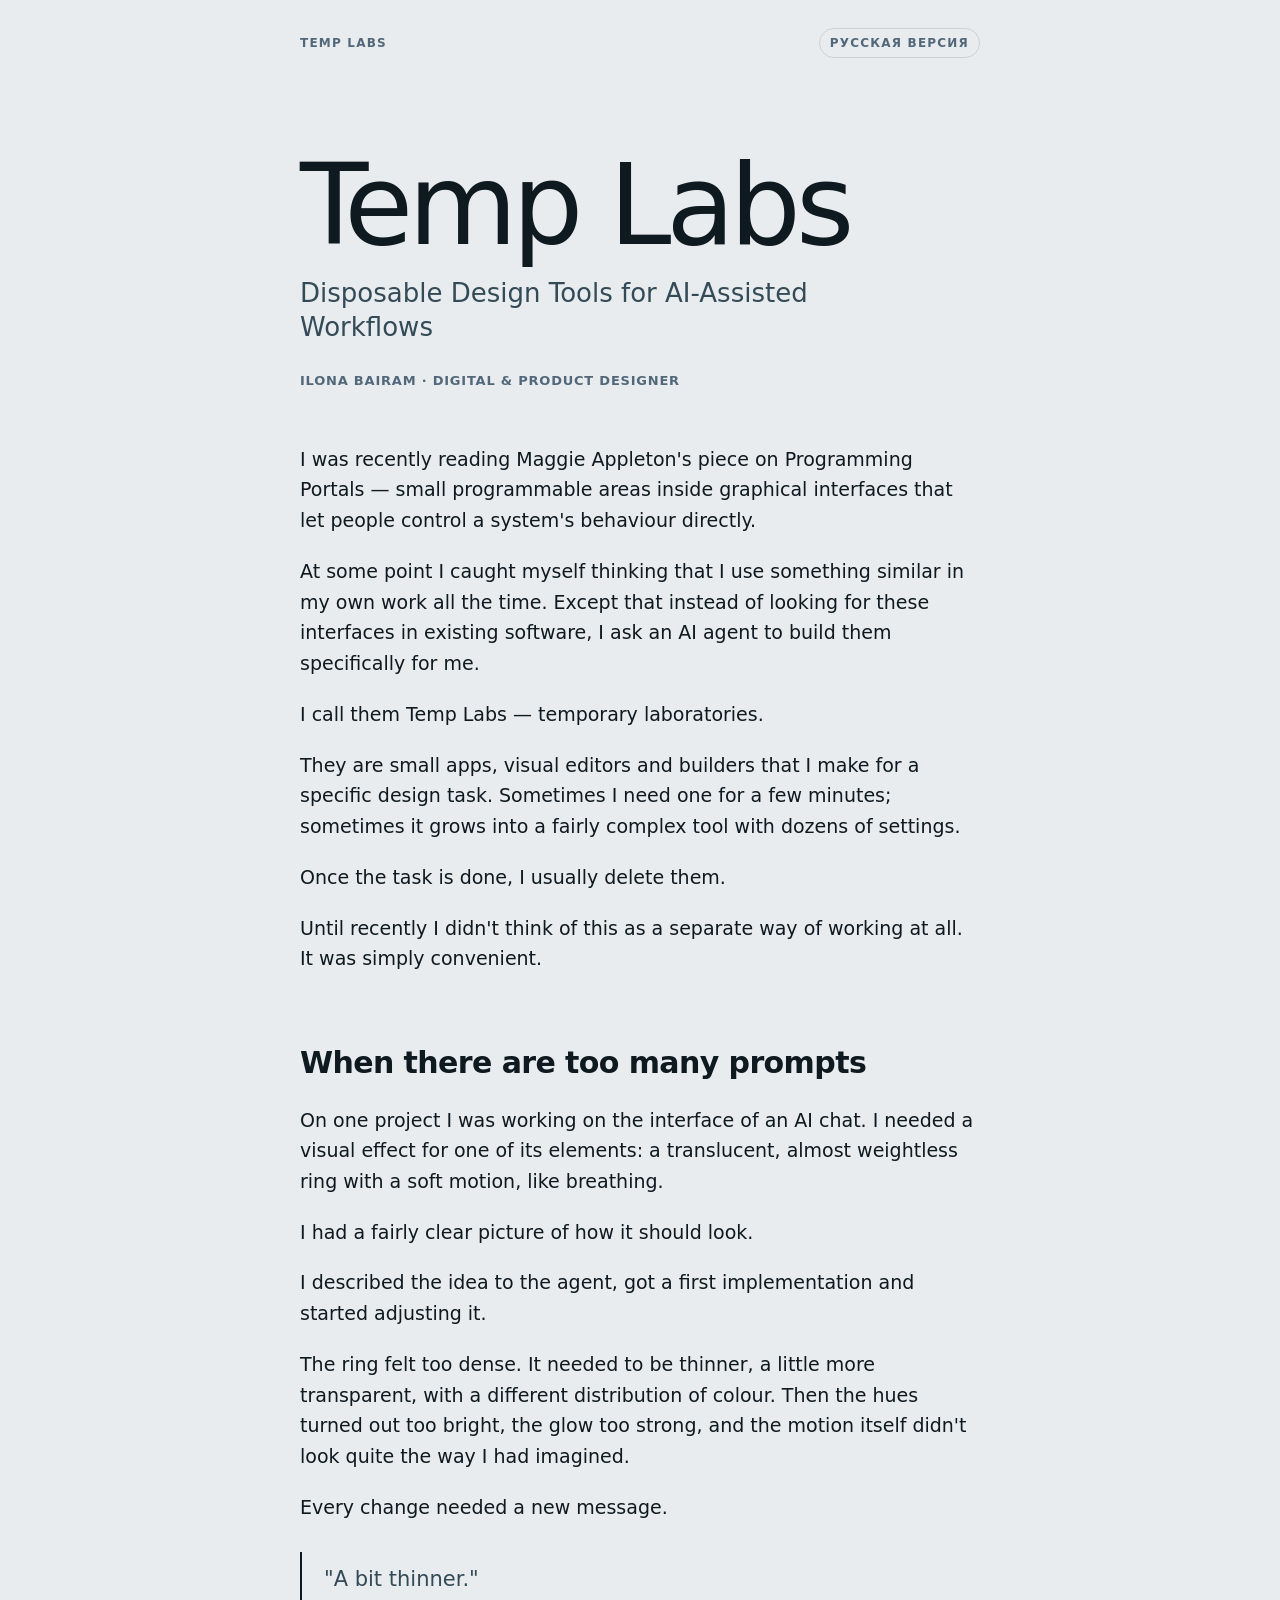
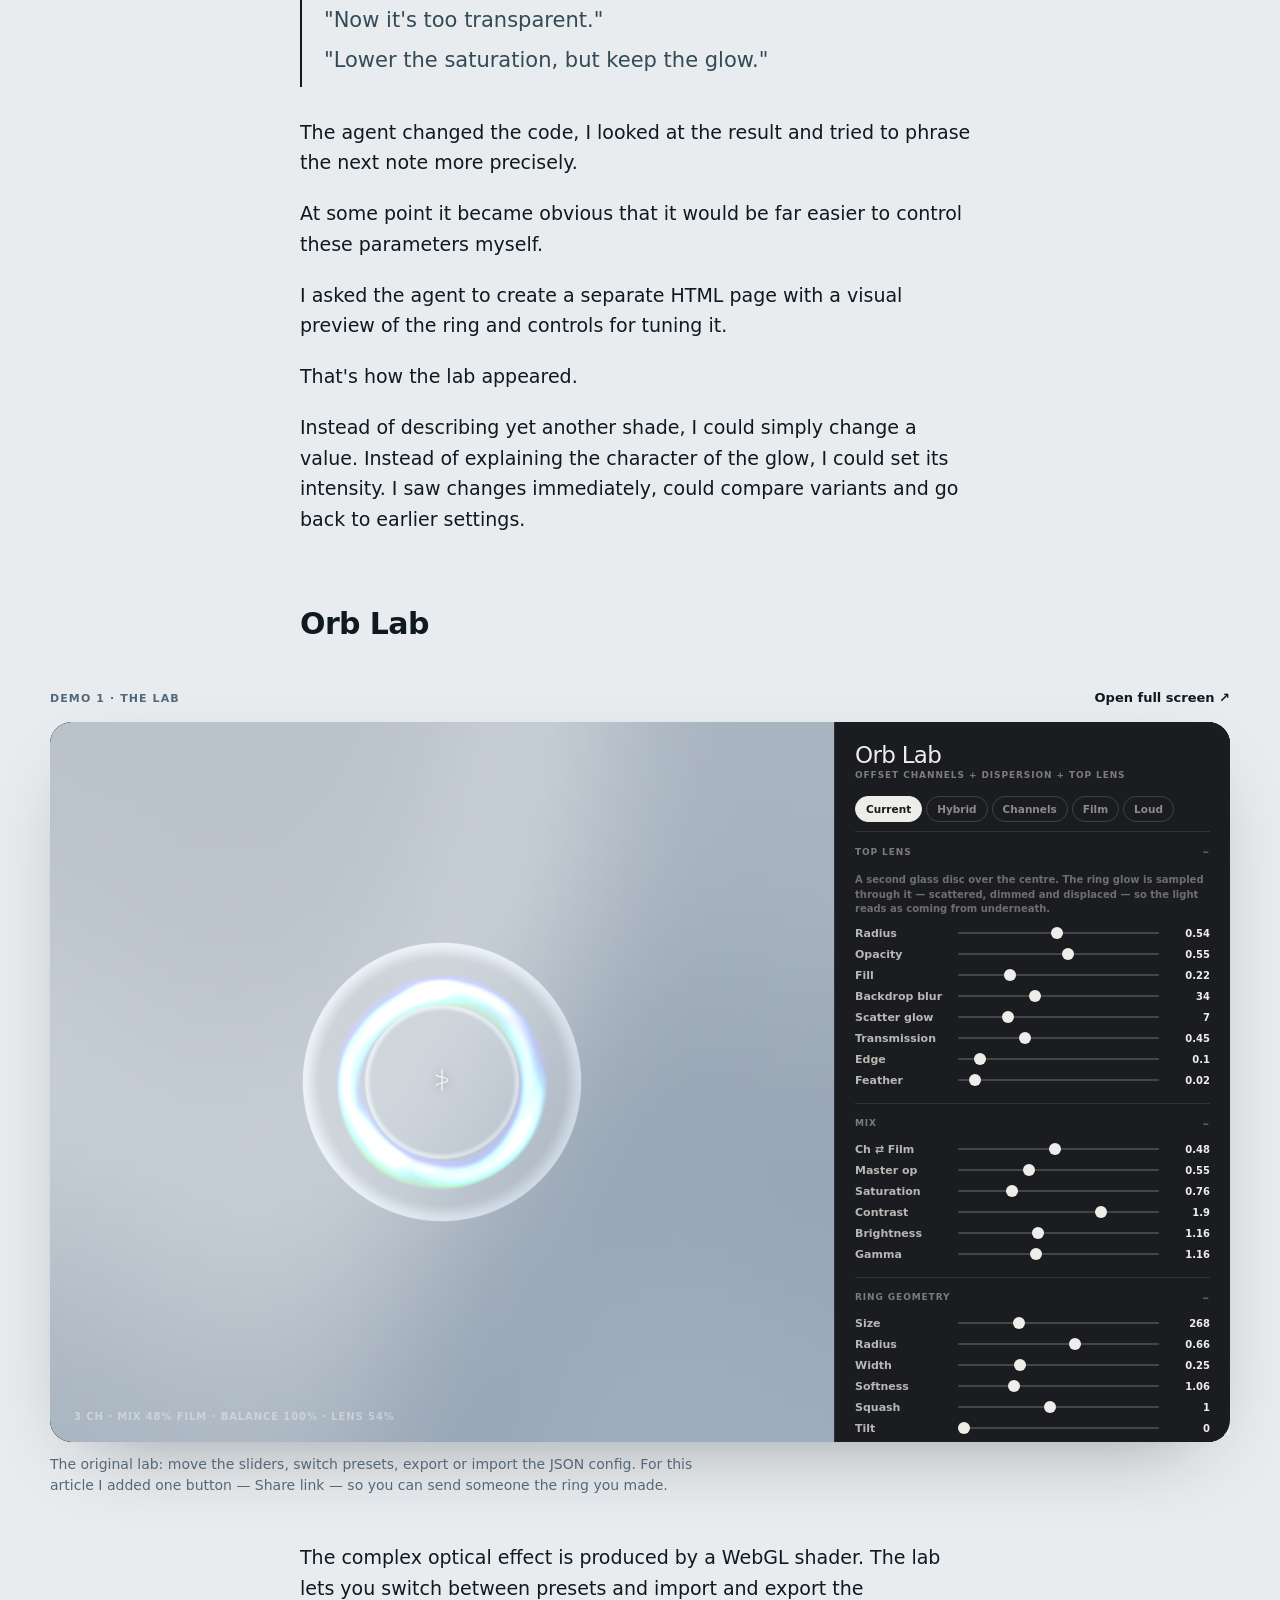
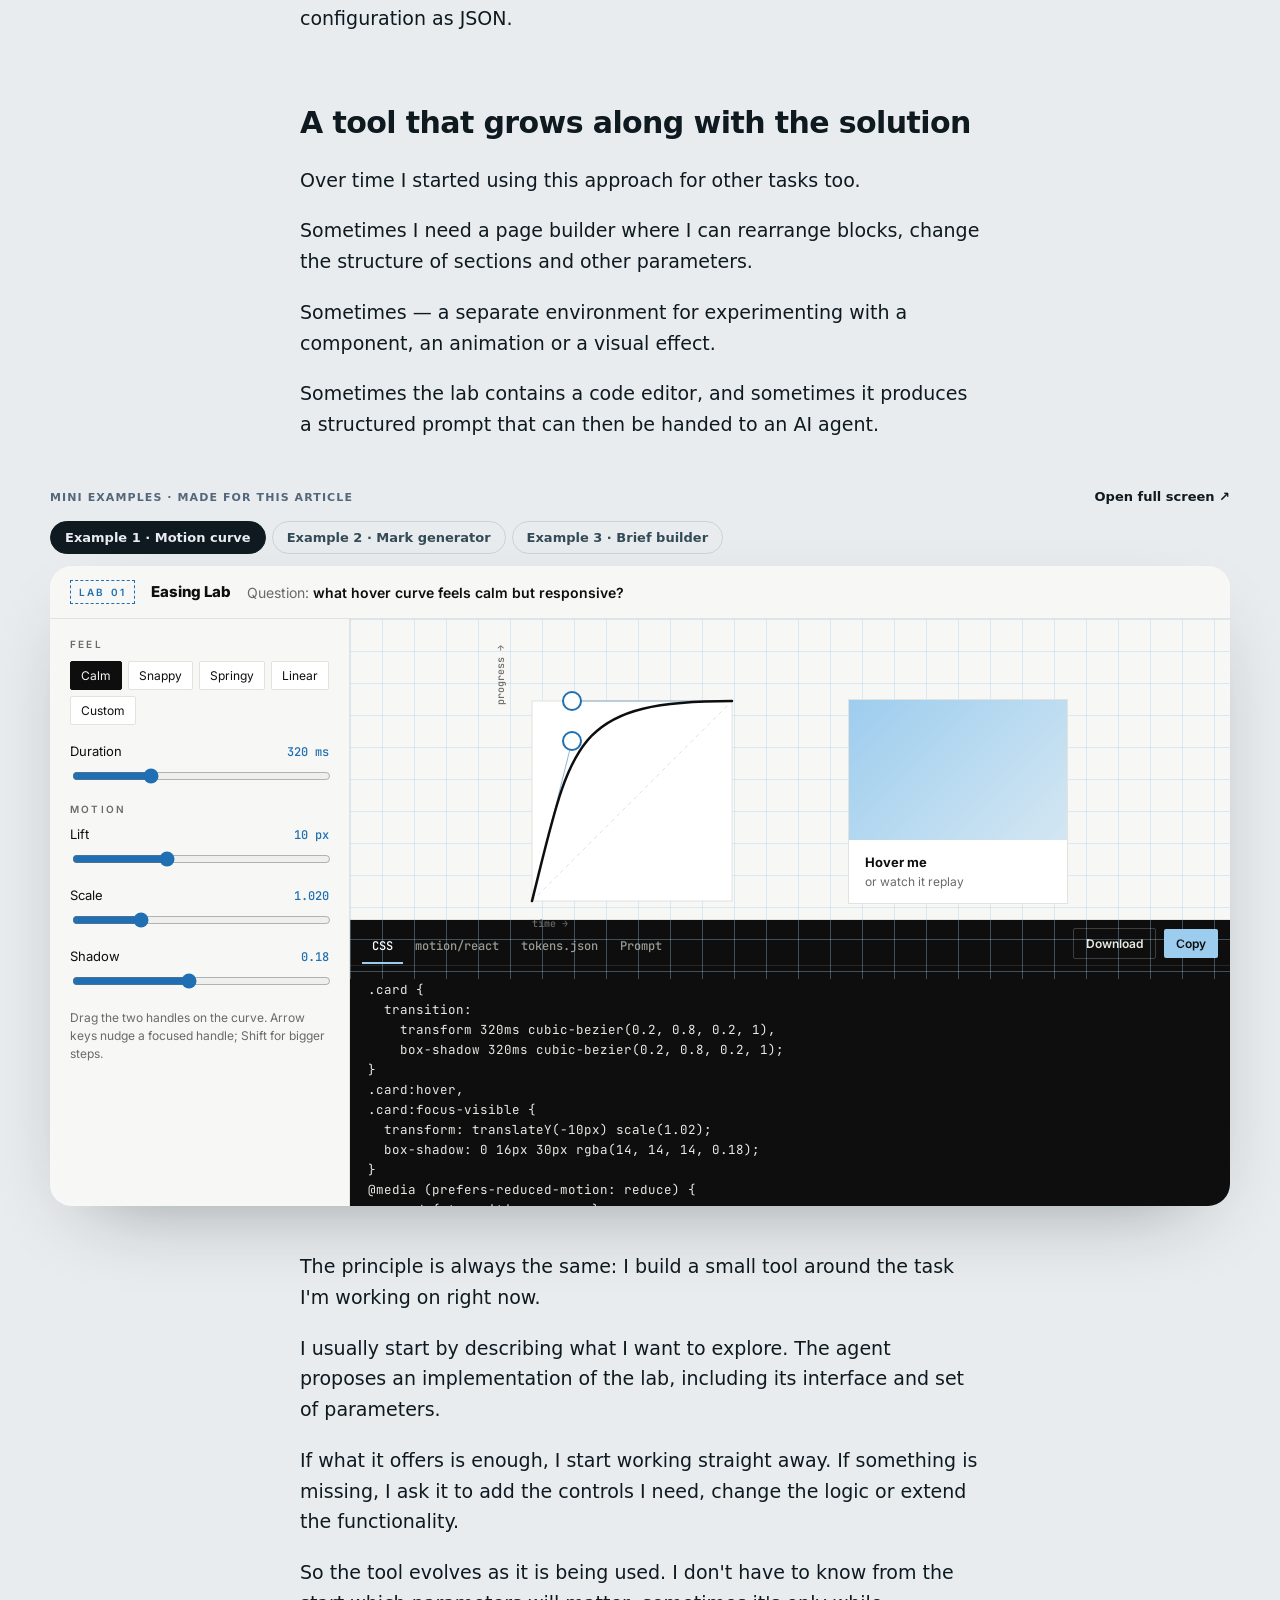
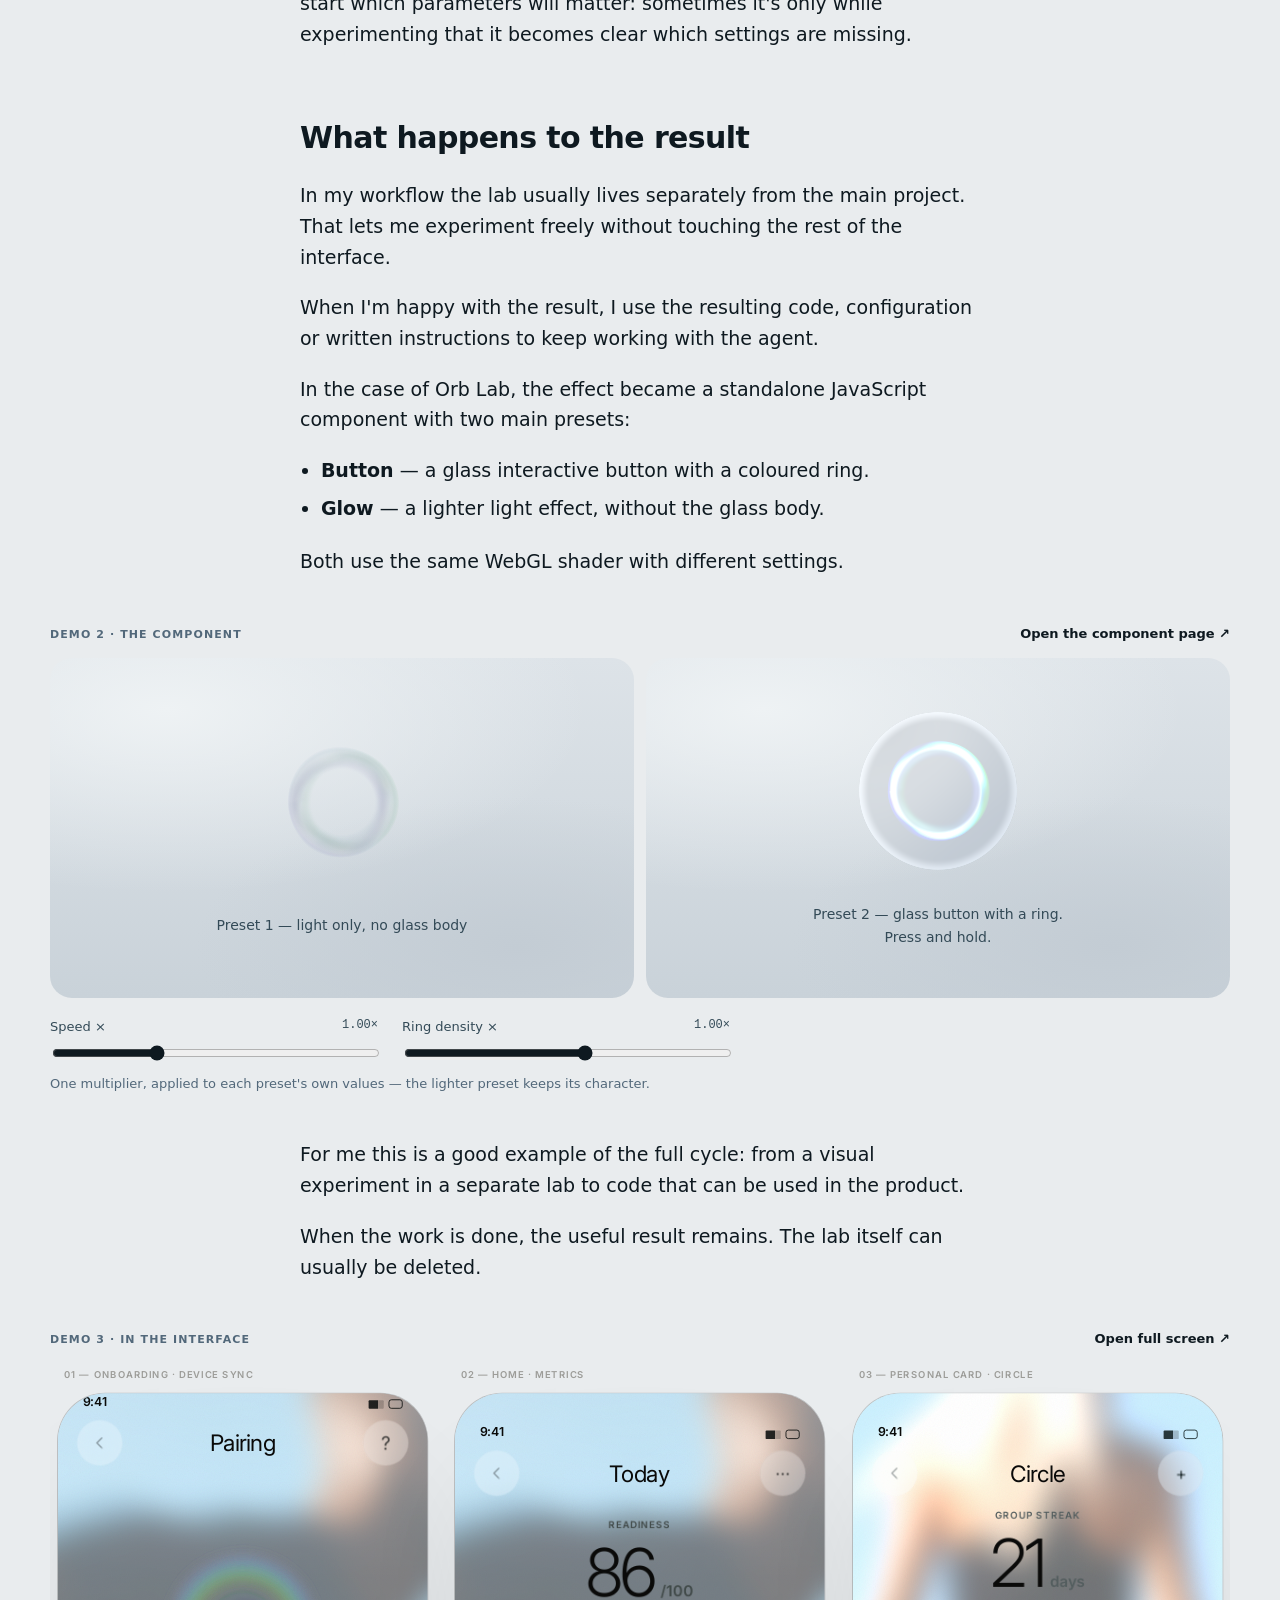
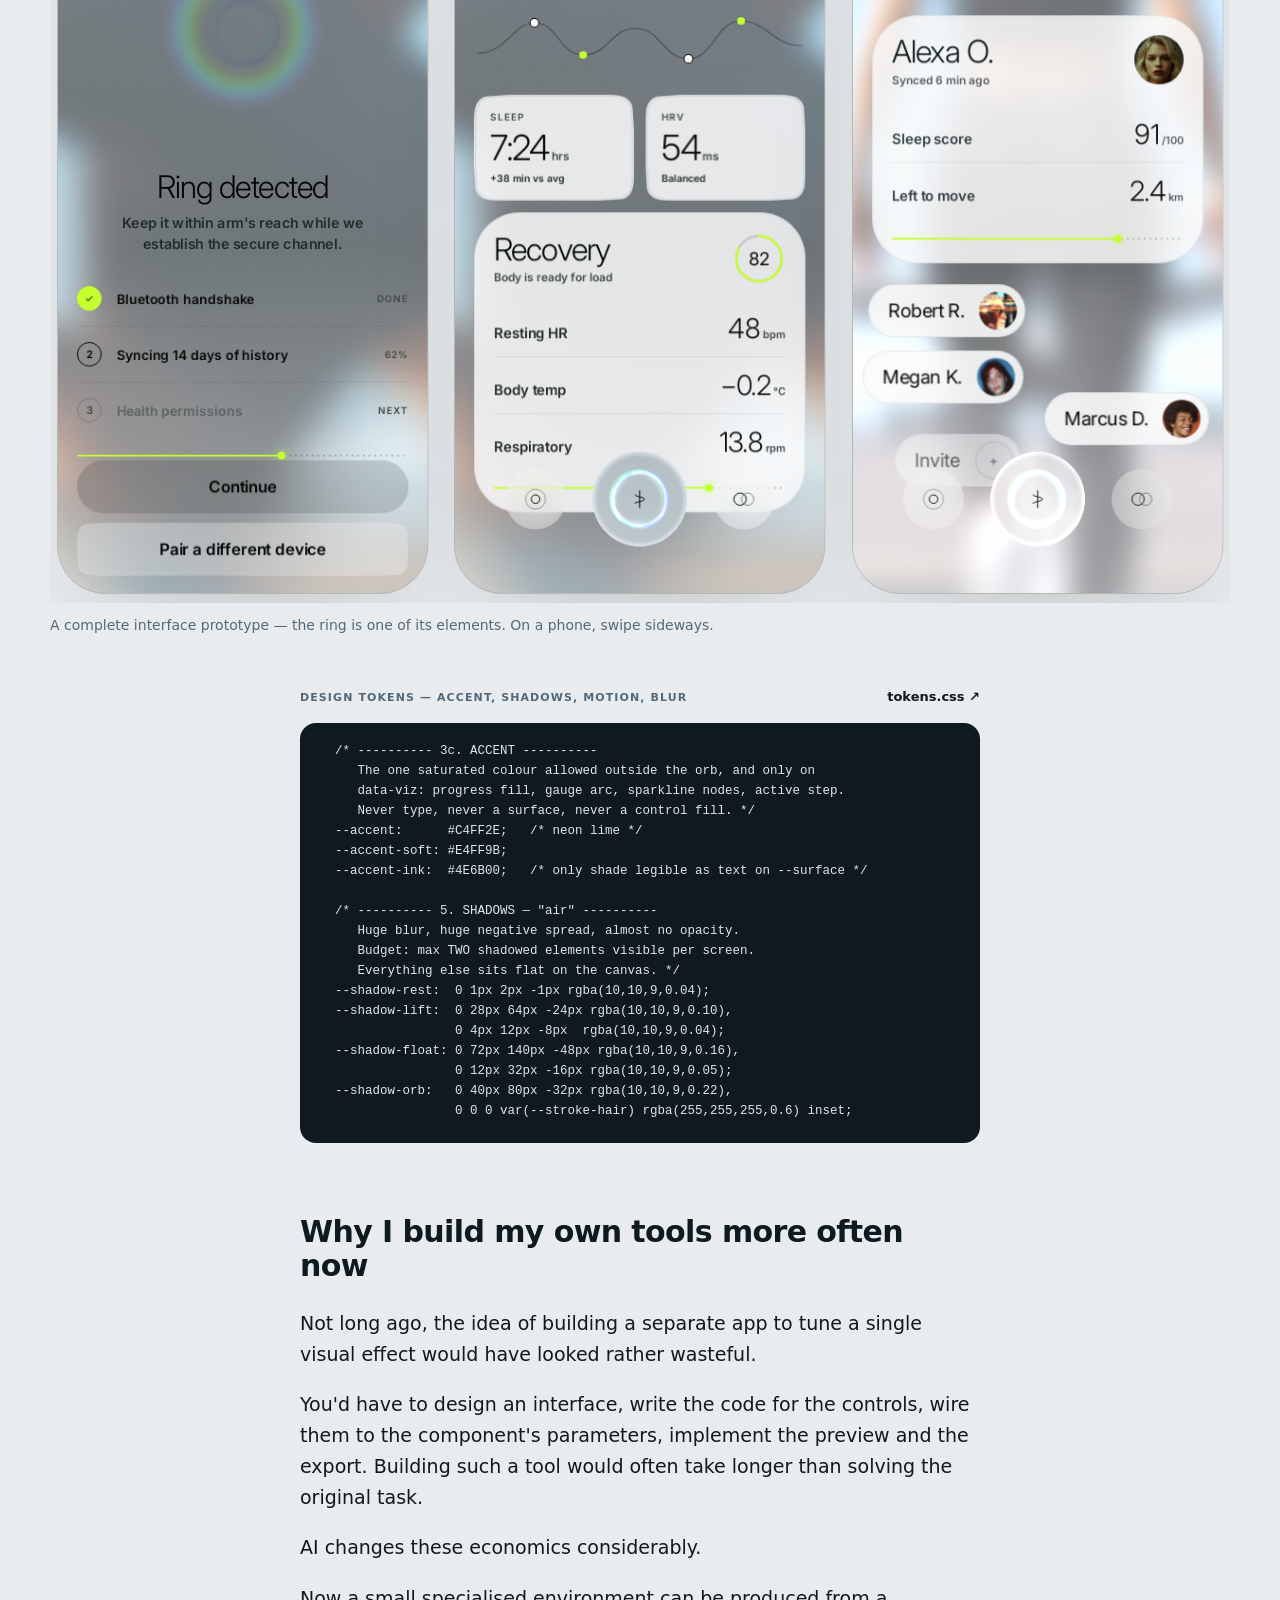
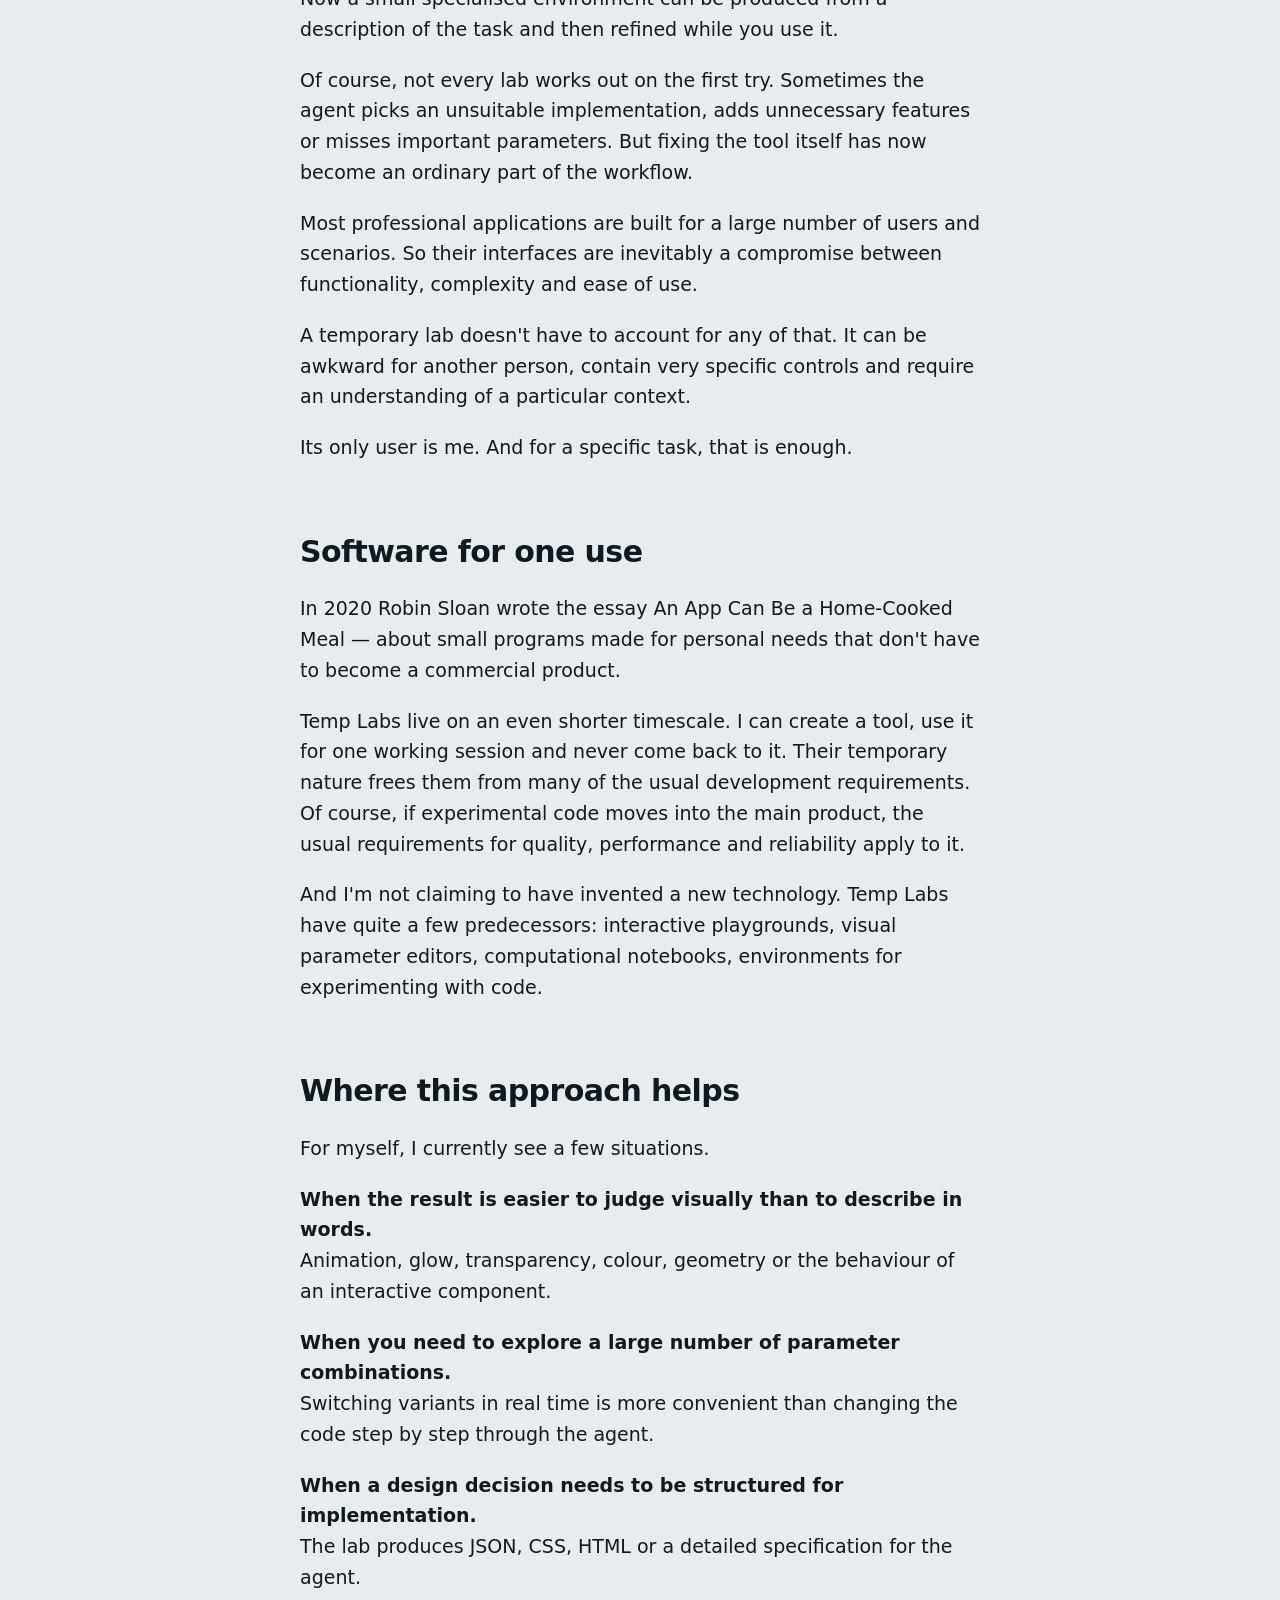
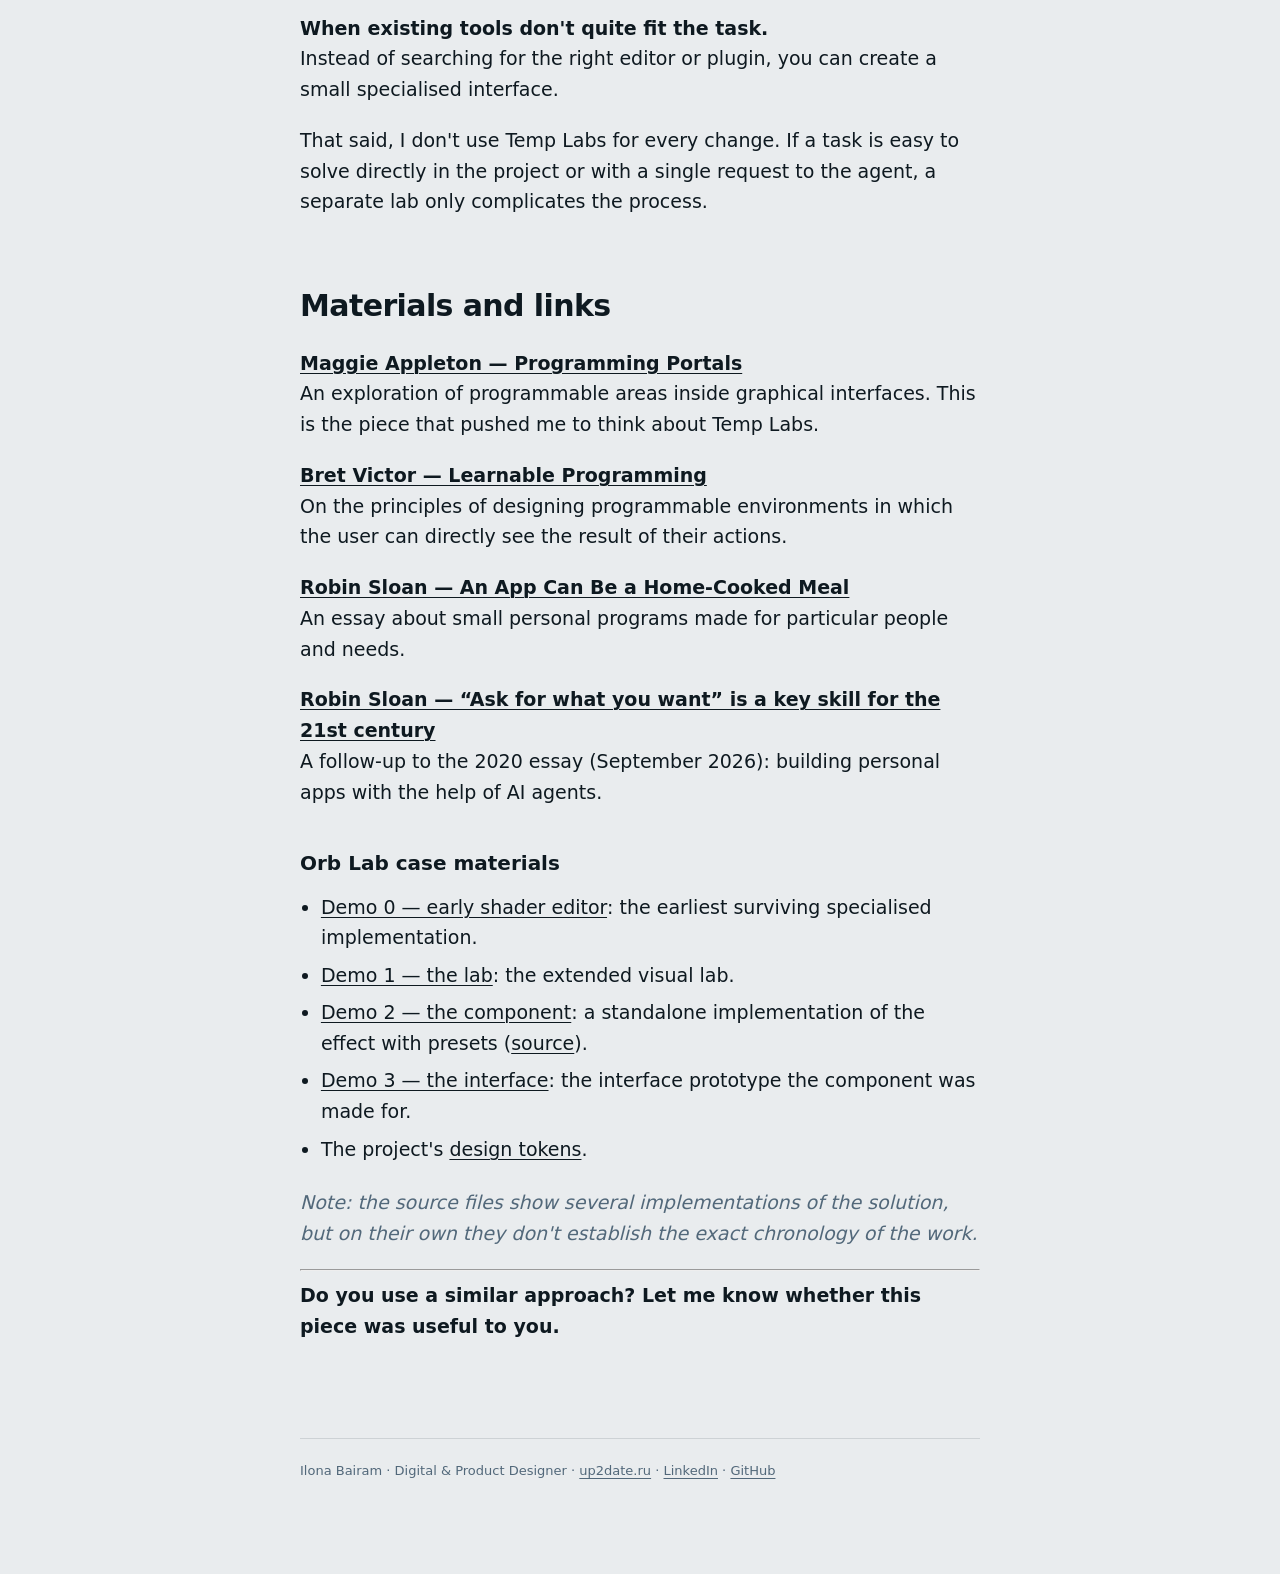
==== commit fd3e89a2: "Accessibility: dialog sheet, contrast, main, favicon, skip link" ====
--- a/index.html
+++ b/index.html
@@ -16,14 +16,15 @@
     <meta property="og:image:alt" content="Temp Labs — a glass ring from Orb Lab next to the title" />
     <meta name="twitter:card" content="summary_large_image" />
     <link rel="canonical" href="https://bairamilona.github.io/temp-labs/" />
+    <link rel="icon" type="image/svg+xml" href="favicon.svg" />
     <link rel="preconnect" href="https://api.fontshare.com" crossorigin />
     <link rel="stylesheet" href="https://api.fontshare.com/v2/css?f[]=switzer@300,400,600&display=swap" />
-    <script type="module" crossorigin src="./assets/en-DGct92SL.js"></script>
+    <script type="module" crossorigin src="./assets/en-B0xcDmI7.js"></script>
     <link rel="modulepreload" crossorigin href="./assets/modulepreload-polyfill-B5Qt9EMX.js">
-    <link rel="modulepreload" crossorigin href="./assets/article-DcdfD9q_.js">
-    <link rel="stylesheet" crossorigin href="./assets/article-Wi0NQUFy.css">
+    <link rel="modulepreload" crossorigin href="./assets/article-CYnHb6Ld.js">
+    <link rel="stylesheet" crossorigin href="./assets/article-YmzzHeDW.css">
   </head>
   <body>
-    <div id="article" data-lang="en"></div>
+    <main id="article" data-lang="en"></main>
   </body>
 </html>
--- a/assets/article-YmzzHeDW.css
+++ b/assets/article-YmzzHeDW.css
@@ -0,0 +1 @@
+:root{--bg: #e9ecee;--paper: #f4f6f7;--ink: #0e1920;--ink-2: #334a57;--ink-3: #52687a;--line: rgba(14, 25, 32, .12);--accent: #4e6b00;--font: "Switzer", -apple-system, BlinkMacSystemFont, "Inter", system-ui, sans-serif;--mono: ui-monospace, SFMono-Regular, Menlo, monospace;--measure: 680px;--wide: 1180px}@media(prefers-color-scheme:dark){:root:not([data-theme=light]){--bg: #0f1417;--paper: #151c20;--ink: #e8eef1;--ink-2: #b5c4cc;--ink-3: #8399a5;--line: rgba(232, 238, 241, .14);--accent: #c4ff2e}}:root[data-theme=dark]{--bg: #0f1417;--paper: #151c20;--ink: #e8eef1;--ink-2: #b5c4cc;--ink-3: #8399a5;--line: rgba(232, 238, 241, .14);--accent: #c4ff2e}*{box-sizing:border-box}html{-webkit-text-size-adjust:100%}body{margin:0;background:var(--bg);color:var(--ink);font-family:var(--font);-webkit-font-smoothing:antialiased}a{color:inherit;text-decoration-thickness:1px;text-underline-offset:3px}a:hover{color:var(--accent)}#article{padding:0 16px 96px}.masthead{max-width:var(--measure);margin:0 auto;padding:28px 0 56px}.topbar{display:flex;justify-content:space-between;align-items:center;font-size:12px;font-weight:600;letter-spacing:.1em;text-transform:uppercase;color:var(--ink-3);margin-bottom:96px}.topbar .lang{text-decoration:none;border:1px solid var(--line);padding:7px 10px;border-radius:999px}.topbar .lang:hover{border-color:var(--ink);color:var(--ink)}.masthead h1{font-weight:300;font-size:clamp(56px,11vw,112px);line-height:.92;letter-spacing:-.045em;margin:0 0 20px}.masthead .subtitle{font-size:clamp(20px,3.2vw,26px);line-height:1.3;color:var(--ink-2);margin:0 0 28px;font-weight:300;max-width:36ch}.masthead .byline{font-size:13px;font-weight:600;letter-spacing:.06em;text-transform:uppercase;color:var(--ink-3);margin:0}.prose{max-width:var(--measure);margin:0 auto;font-size:19px;line-height:1.62;color:var(--ink)}.prose p{margin:0 0 1.05em}.prose h2{font-size:30px;font-weight:600;letter-spacing:-.02em;line-height:1.15;margin:2.4em 0 .8em;scroll-margin-top:24px}.prose h3{font-size:20px;font-weight:600;margin:2em 0 .6em}.prose blockquote{margin:1.4em 0;padding:4px 0 4px 22px;border-left:2px solid var(--ink);color:var(--ink-2);font-size:21px;font-weight:300}.prose blockquote p{margin:.3em 0}.prose code{font-family:var(--mono);font-size:.86em;background:var(--paper);border:1px solid var(--line);padding:1px 6px;border-radius:6px}.prose ul{padding-left:1.1em;margin:0 0 1.2em}.prose li{margin:.35em 0}.prose strong{font-weight:600}.prose em{color:var(--ink-3)}.embed{margin:2.2em 0 2.4em}.embed.wide{width:min(var(--wide),calc(100vw - 32px));position:relative;left:50%;margin-left:calc(min(var(--wide),calc(100vw - 32px))/-2);margin-right:0}.embed-bar{display:flex;flex-wrap:wrap;gap:8px 16px;justify-content:space-between;align-items:baseline;margin-bottom:10px}.embed-bar .tag{font-size:11px;font-weight:600;letter-spacing:.1em;text-transform:uppercase;color:var(--ink-3)}.embed-bar .open{font-size:13px;font-weight:600;text-decoration:none;display:inline-block;padding-block:4px}.skip{position:absolute;left:-9999px}.skip:focus{position:static;display:inline-block;margin-bottom:10px;font-size:13px;font-weight:600}.embed iframe{display:block;width:100%;border:0;border-radius:22px;background:#1a1f22;box-shadow:0 30px 80px -40px #0e192073}.embed.lab iframe{height:720px}.embed.proto iframe{height:920px;background:transparent;border-radius:0;box-shadow:none}.embed.examples iframe{height:640px;background:#f7f7f5}.tabs{display:flex;flex-wrap:wrap;gap:6px;margin-bottom:12px}@media(max-width:760px){.tabs{flex-wrap:nowrap;overflow-x:auto;scrollbar-width:none;margin-inline:-16px;padding-inline:16px}.tabs::-webkit-scrollbar{display:none}.tabs button{flex:0 0 auto}}.tabs button{font:600 13px var(--font);color:var(--ink-2);background:transparent;border:1px solid var(--line);border-radius:999px;padding:8px 14px;cursor:pointer}.tabs button:hover{border-color:var(--ink);color:var(--ink)}.tabs button[aria-selected=true]{background:var(--ink);color:var(--bg);border-color:var(--ink)}.embed figcaption{font-size:14px;line-height:1.5;color:var(--ink-3);margin-top:12px;max-width:var(--measure)}@media(max-width:760px){.embed.lab iframe,.embed.examples iframe{height:78vh}.embed.proto iframe{height:820px}.embed.lab iframe,.embed.examples iframe{border-radius:16px}}.frame-wrap{position:relative}.frame-wrap iframe{pointer-events:none}.shield{position:absolute;top:0;right:0;bottom:0;left:0;display:flex;align-items:flex-end;justify-content:center;padding:0 0 22px;border:0;border-radius:22px;background:transparent;cursor:pointer;-webkit-tap-highlight-color:transparent}.shield span{font:600 14px var(--font);color:#f4f6f7;background:#0e1920d6;padding:11px 18px;border-radius:999px;-webkit-backdrop-filter:blur(8px);backdrop-filter:blur(8px)}.sheet-bar{display:none}.frame-wrap.sheet{position:fixed;top:0;right:0;bottom:0;left:0;z-index:1000;background:var(--bg);display:flex;flex-direction:column}.frame-wrap.sheet .sheet-bar{display:flex;justify-content:space-between;align-items:center;gap:12px;flex:0 0 auto;padding:calc(10px + env(safe-area-inset-top,0px)) 16px 10px;border-bottom:1px solid var(--line);font-size:12px;font-weight:600;letter-spacing:.1em;text-transform:uppercase;color:var(--ink-3)}.frame-wrap.sheet .sheet-bar button{font:600 14px var(--font);letter-spacing:0;text-transform:none;color:var(--bg);background:var(--ink);border:0;border-radius:999px;padding:9px 16px;cursor:pointer}.frame-wrap.sheet iframe{flex:1 1 auto;min-height:0;height:auto!important;border-radius:0;box-shadow:none;pointer-events:auto}.frame-wrap.sheet .shield{display:none}html.sheet-open,html.sheet-open body{overflow:hidden}.swipe{position:absolute;top:0;right:0;bottom:0;left:0;overflow-x:auto;overflow-y:hidden;scroll-snap-type:x mandatory;scrollbar-width:none;-webkit-overflow-scrolling:touch}.swipe::-webkit-scrollbar{display:none}.swipe-track{position:relative;height:100%}.swipe-track i{position:absolute;top:0;width:1px;height:100%;scroll-snap-align:start}.frame-wrap.sheet .swipe{display:none}.compare .pair{display:grid;grid-template-columns:1fr 1fr;gap:12px}@media(max-width:640px){.compare .pair{grid-template-columns:1fr}}.compare .stage{border-radius:22px;min-height:340px;display:grid;place-items:center;align-content:center;gap:28px;padding:32px 20px;background:radial-gradient(120% 90% at 20% 15%,#eef2f4,#eef2f400 60%),radial-gradient(100% 80% at 80% 85%,#c3ccd4,#c3ccd400 55%),linear-gradient(180deg,#dde3e8,#c9d2d9)}.compare .stage p{margin:0;font-size:14px;color:#334a57;text-align:center;max-width:30ch}.compare .orb-host{width:168px;height:168px;position:relative;display:block;border:0;padding:0;background:none;border-radius:50%;-moz-appearance:none;appearance:none;-webkit-appearance:none;-webkit-tap-highlight-color:transparent;touch-action:pan-y}.compare .orb-el{width:132px;height:132px;border:0;padding:0;background:none;border-radius:50%;cursor:pointer;touch-action:none}.compare .orb-el:focus-visible{outline:2px solid #0e1920;outline-offset:6px}.compare .knobs{display:grid;grid-template-columns:1fr 1fr;gap:10px 24px;margin-top:18px;max-width:var(--measure)}.compare .knobs label{display:grid;grid-template-columns:1fr auto;gap:6px;font-size:13px;color:var(--ink-2)}.compare .knobs input{grid-column:1 / -1;width:100%;accent-color:var(--ink)}.compare .knobs output{font-family:var(--mono);font-size:12px}.compare .knobs small{grid-column:1 / -1;color:var(--ink-3);font-size:13px}@media(max-width:640px){.compare .knobs{grid-template-columns:1fr}}.usage{margin-top:16px;max-width:var(--measure)}.usage summary{cursor:pointer;font-size:14px;font-weight:600}.warn{color:var(--ink-3);font-size:14px}pre{margin:12px 0 0;background:#0e1920;color:#dfe7eb;border-radius:16px;padding:18px 20px;overflow:auto;font:12.5px/1.6 var(--mono);max-height:420px}pre code{background:none!important;border:0!important;padding:0!important;color:inherit;font-size:inherit!important}.tokens{margin-top:1.4em}.foot{max-width:var(--measure);margin:96px auto 0;padding-top:24px;border-top:1px solid var(--line);font-size:13px;color:var(--ink-3)}
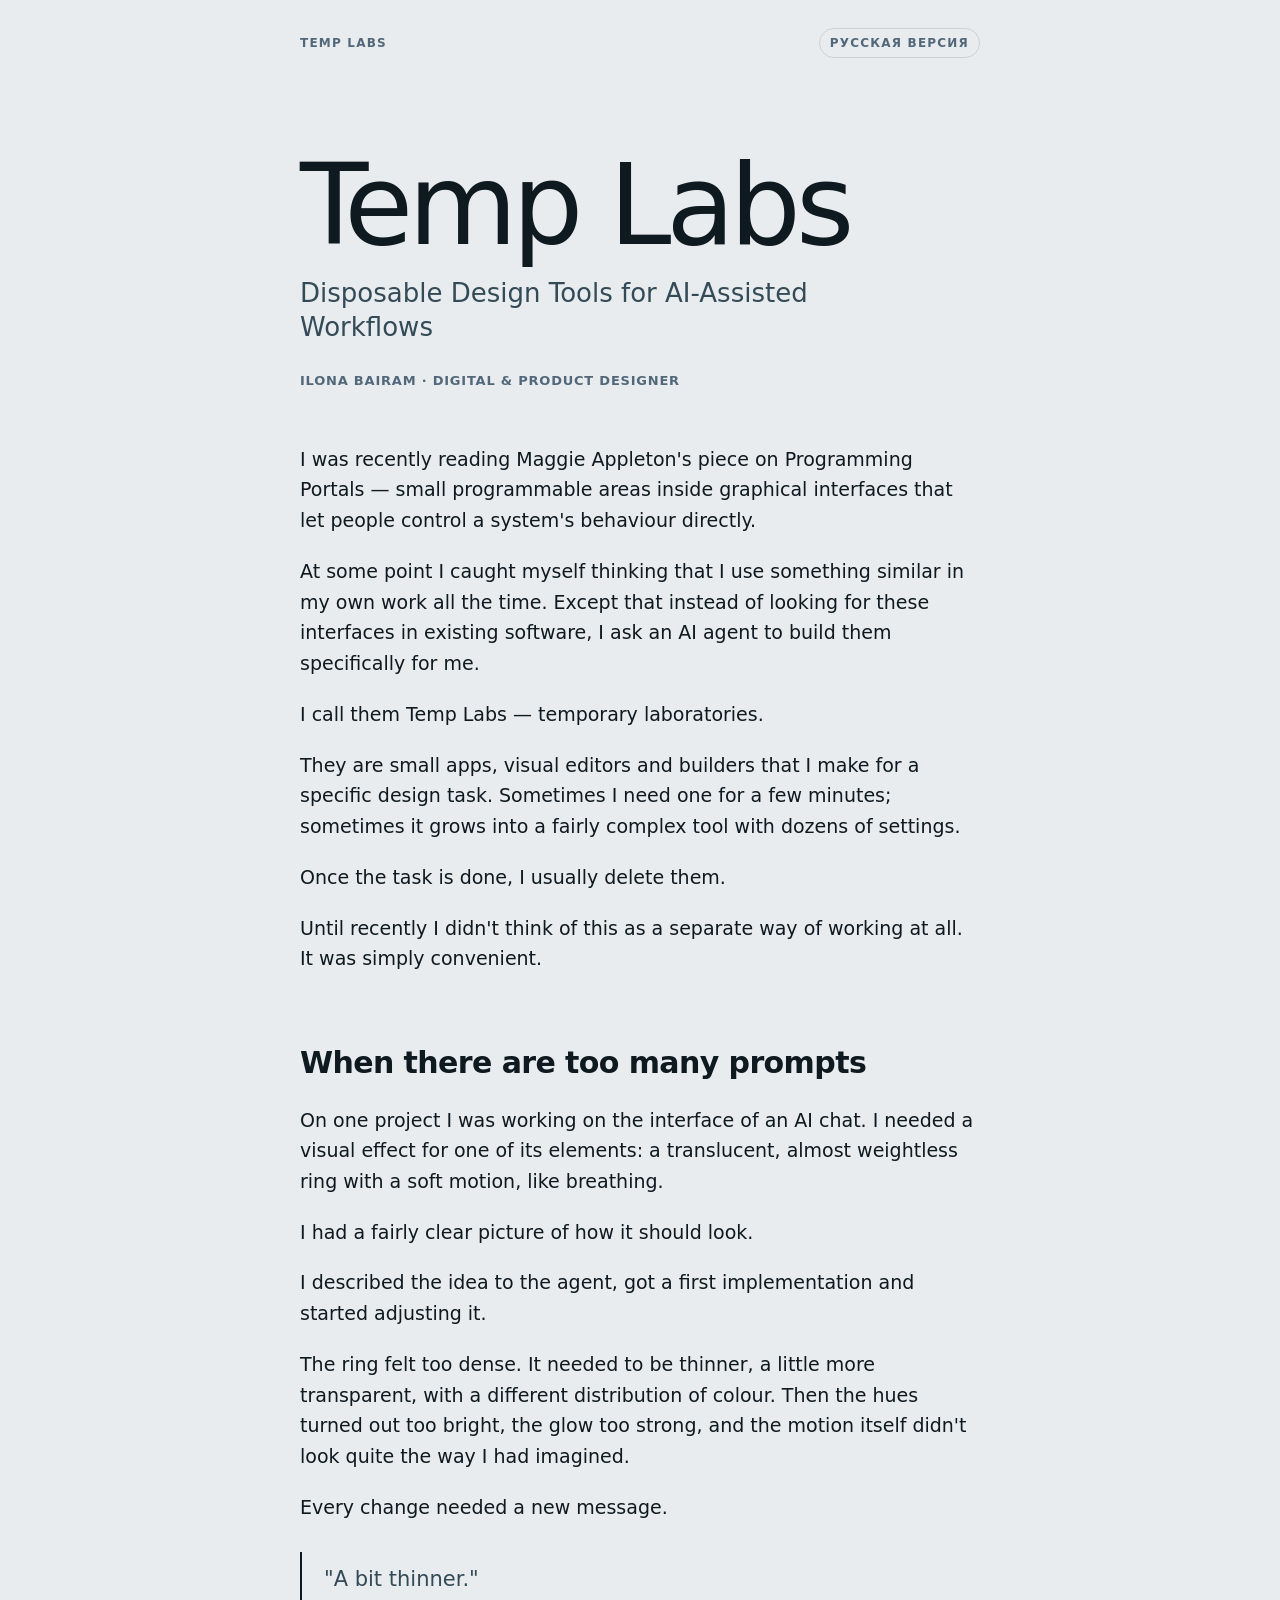
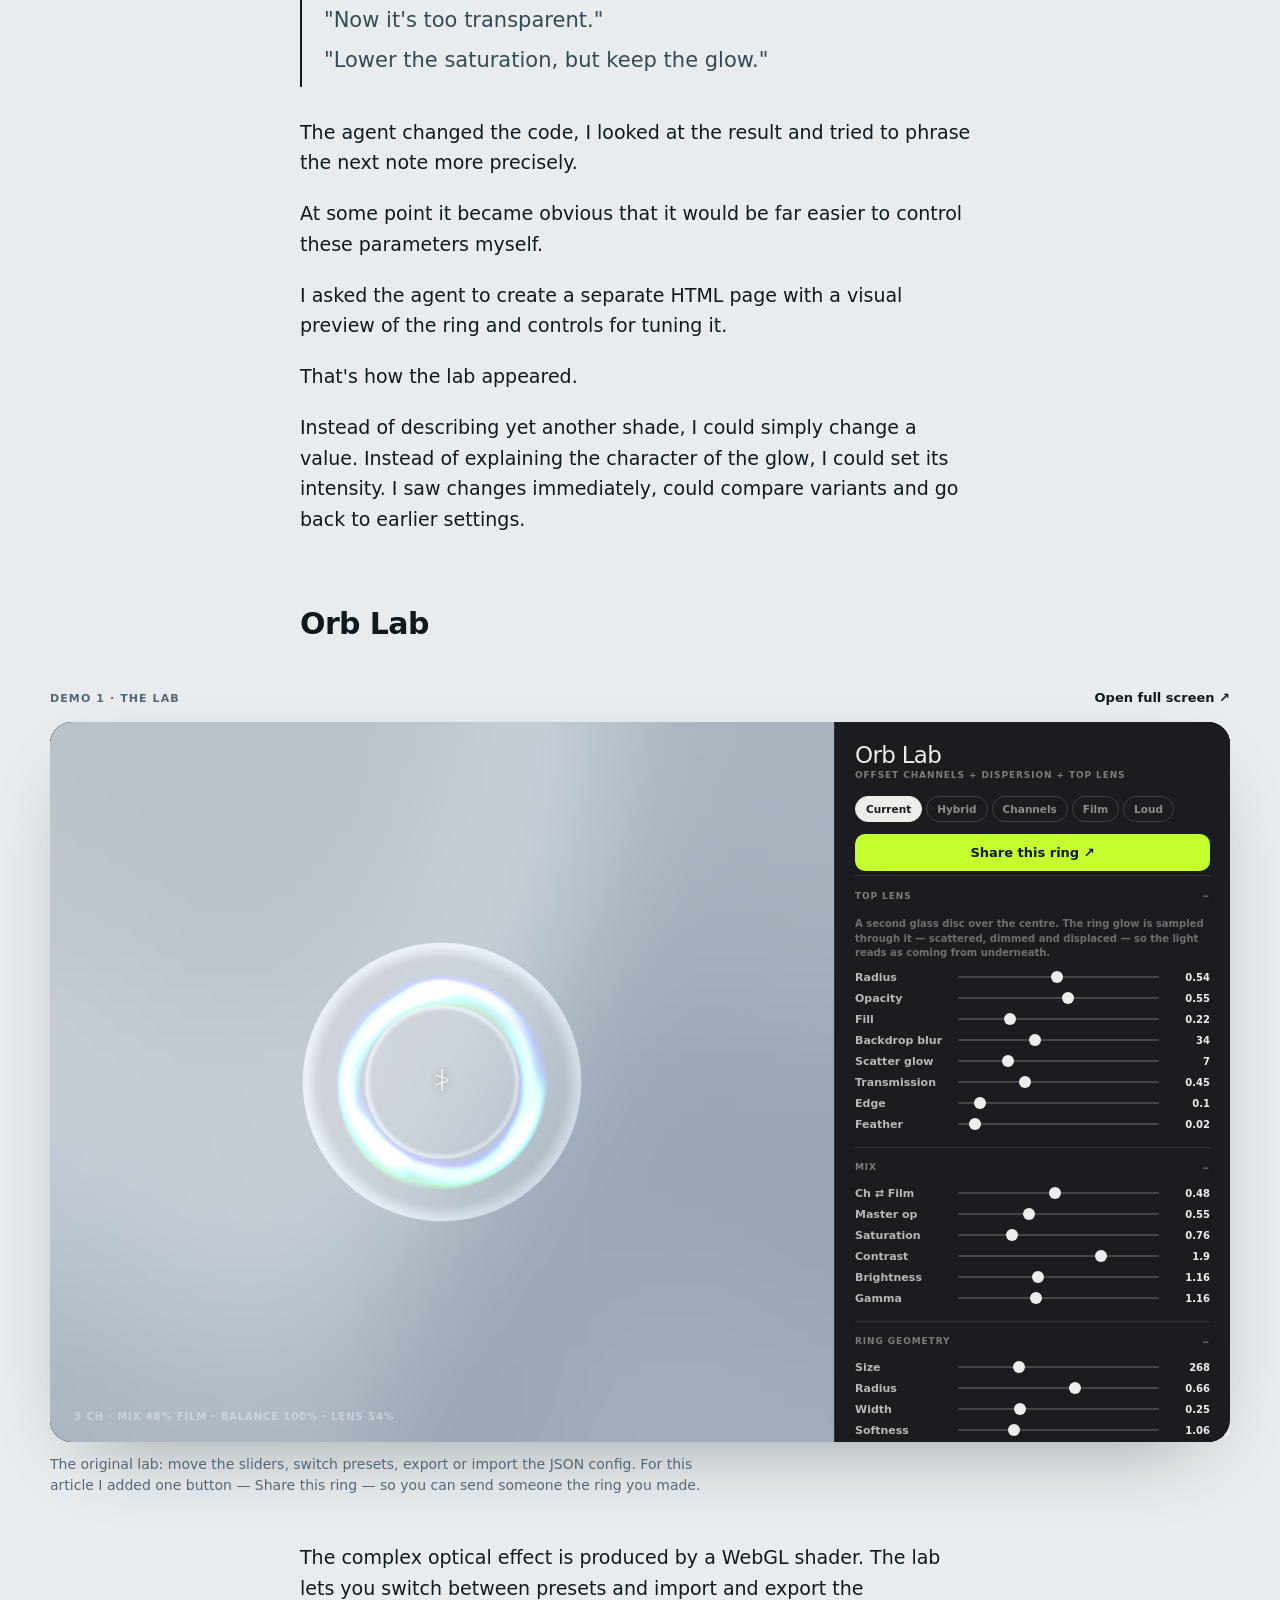
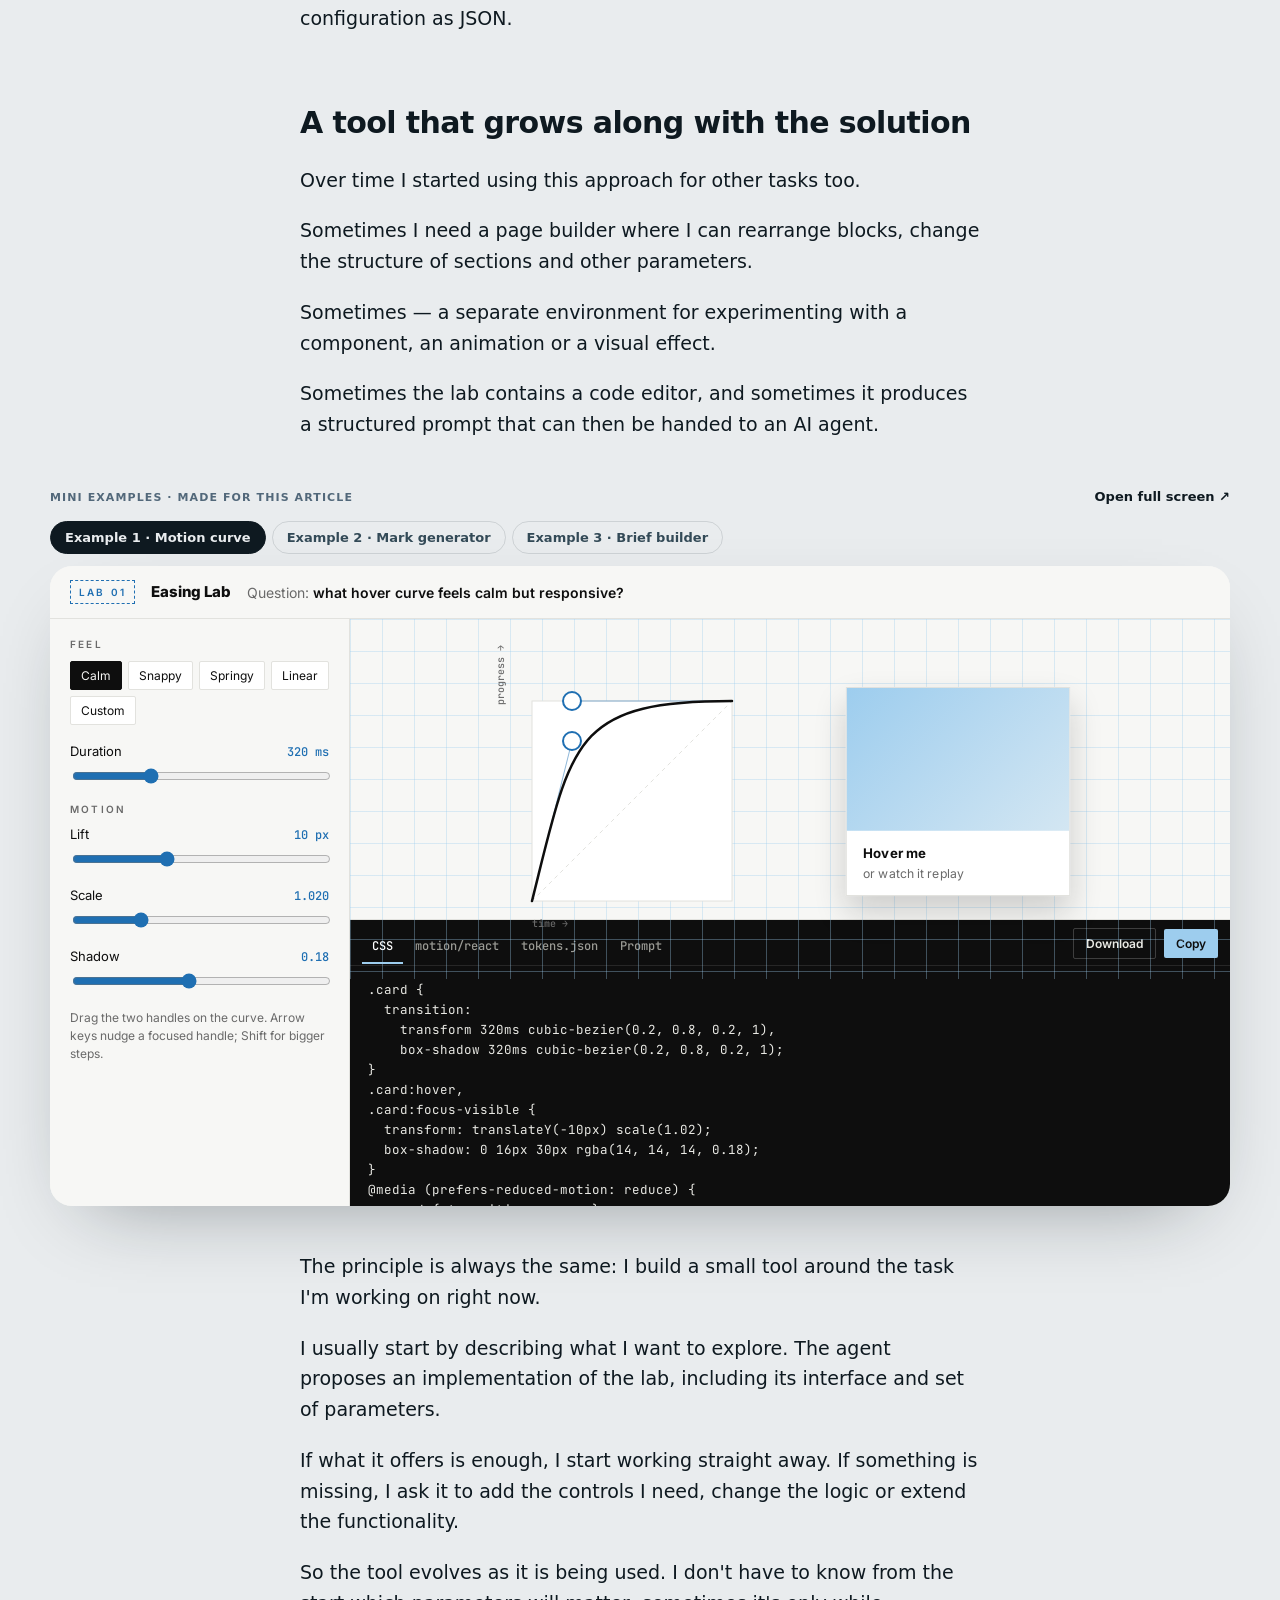
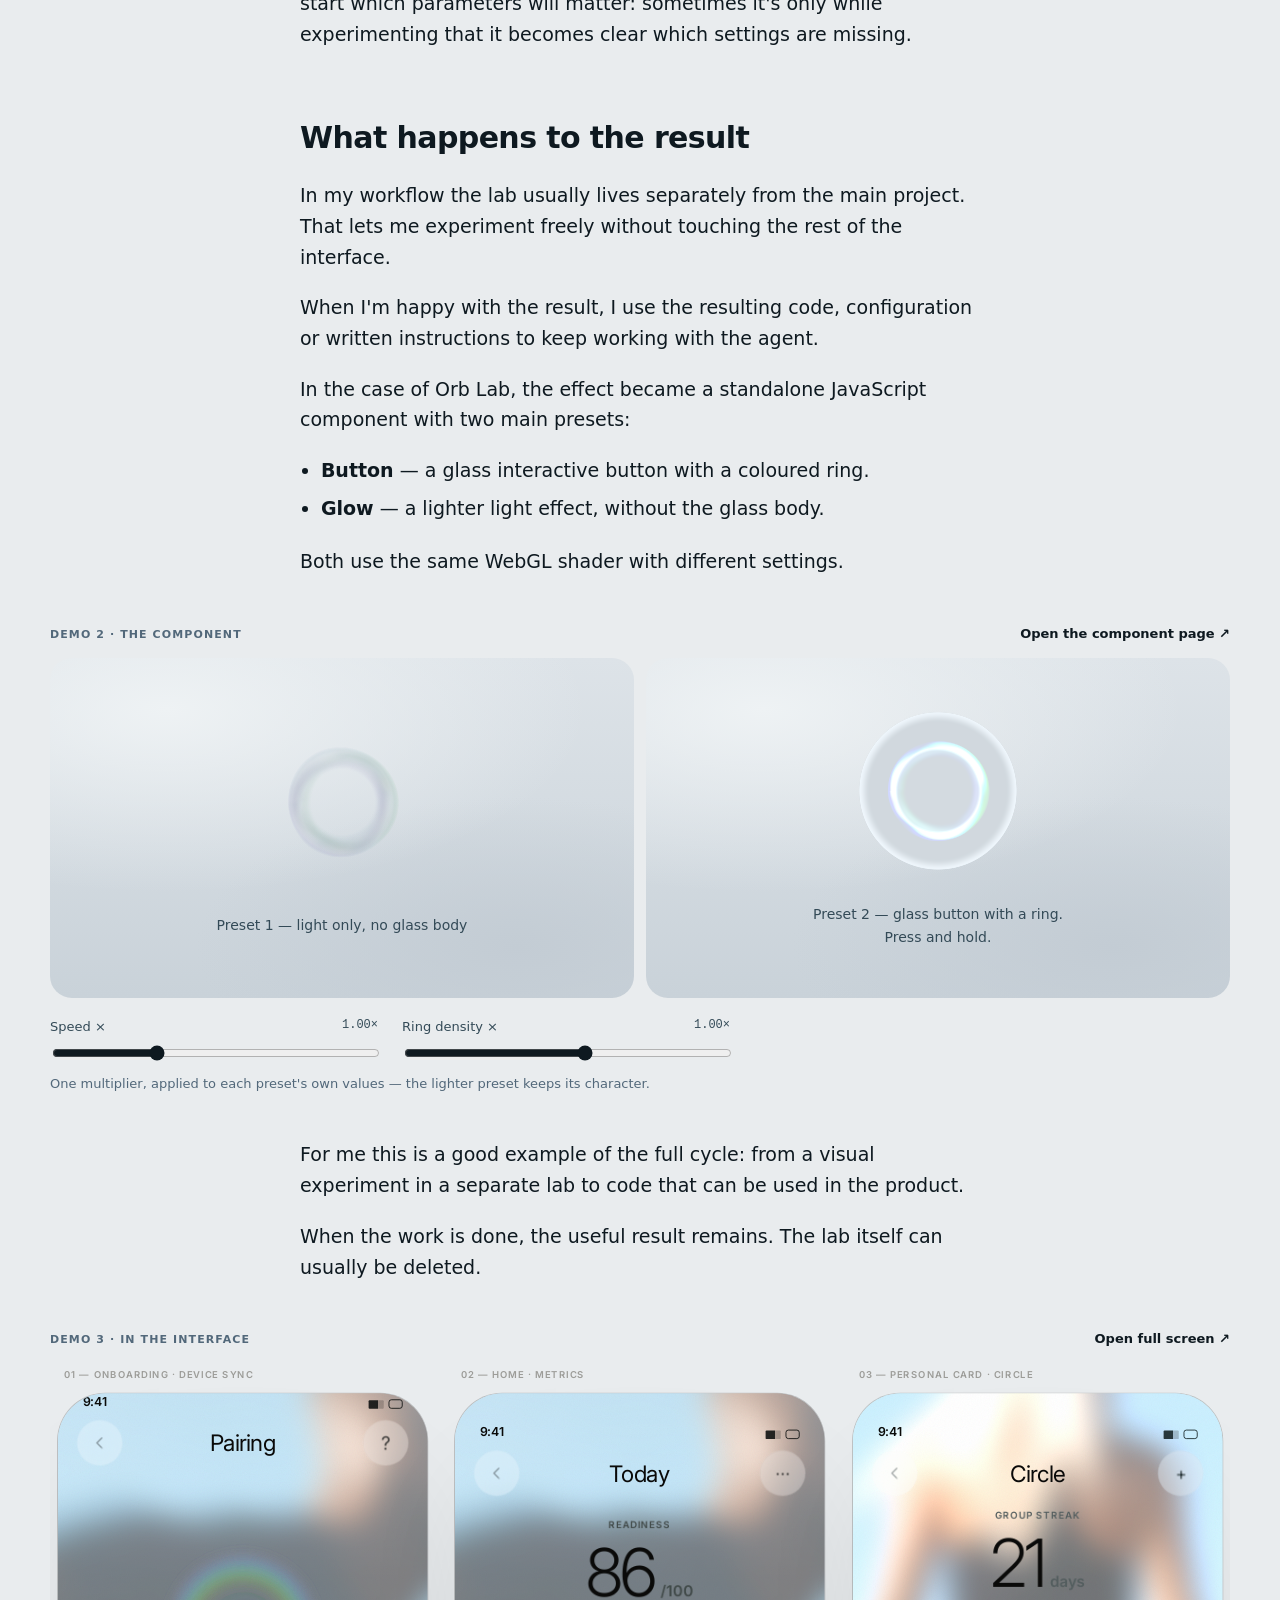
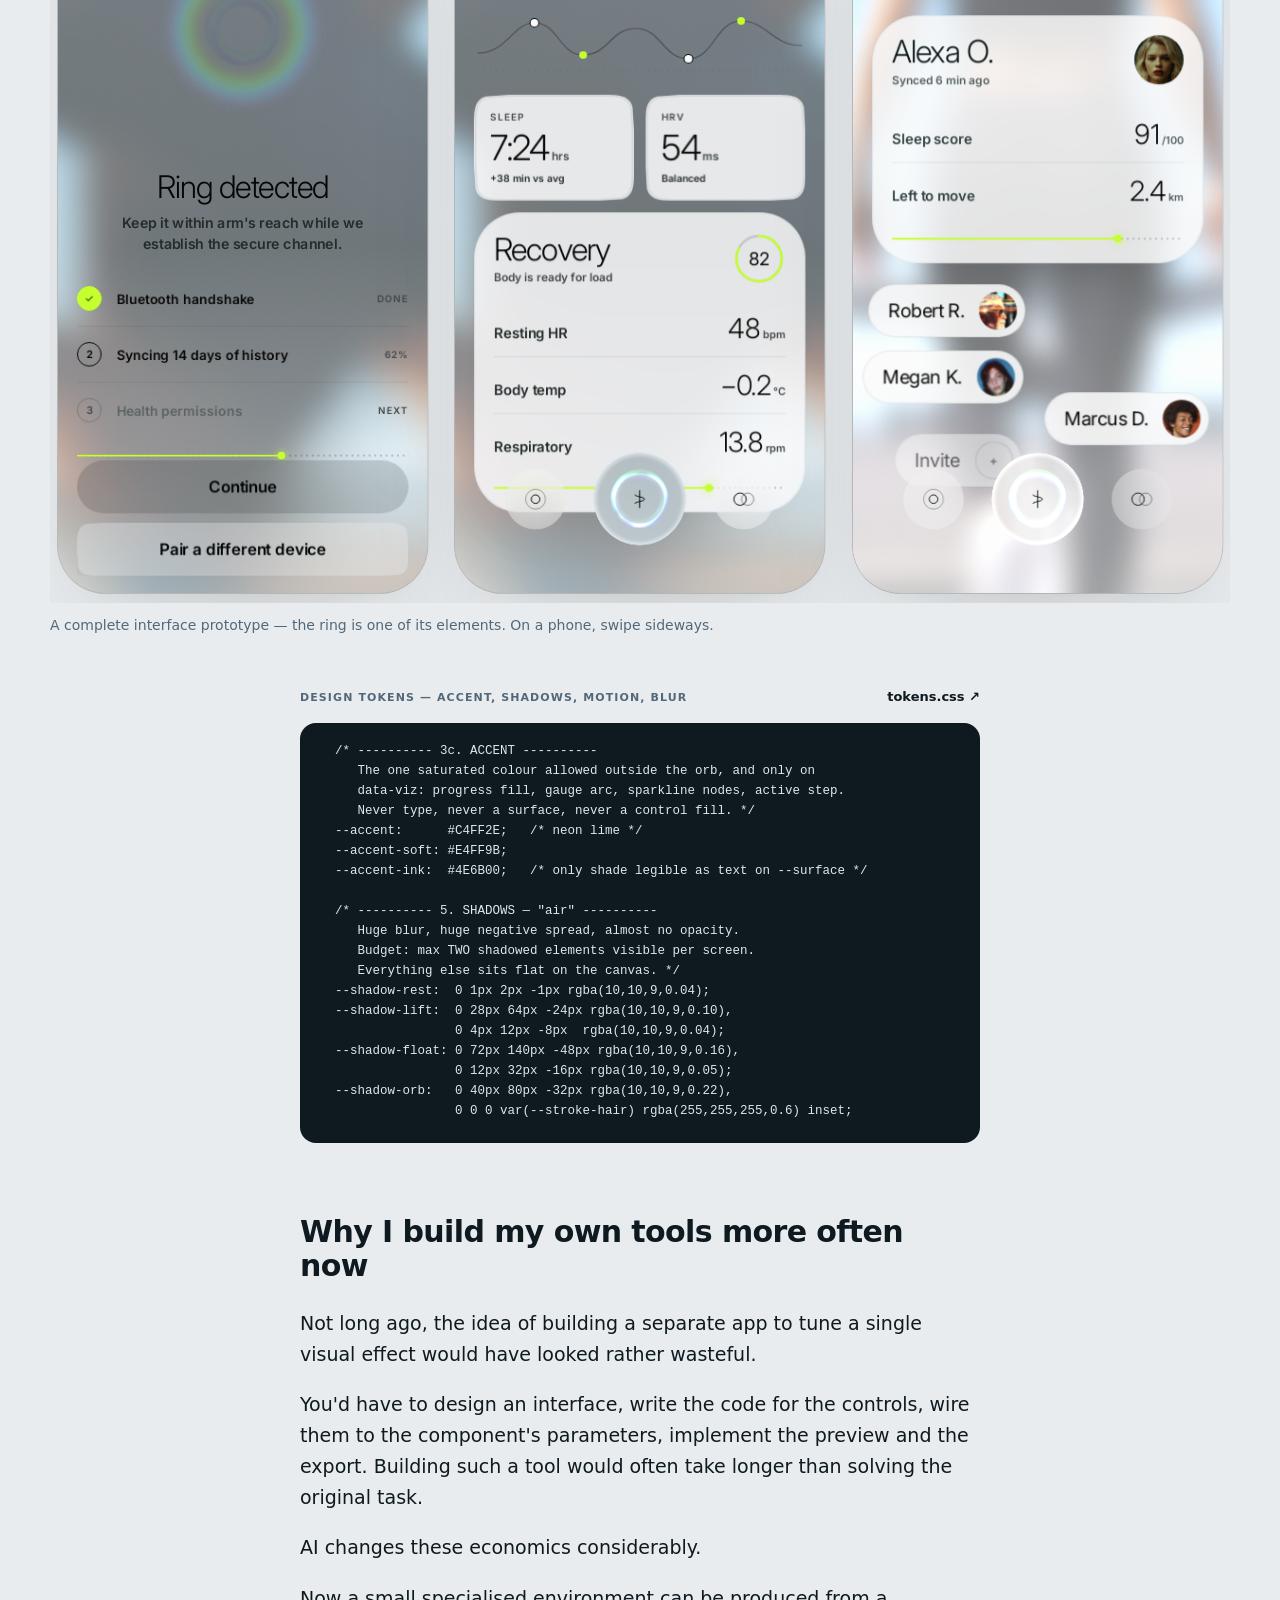
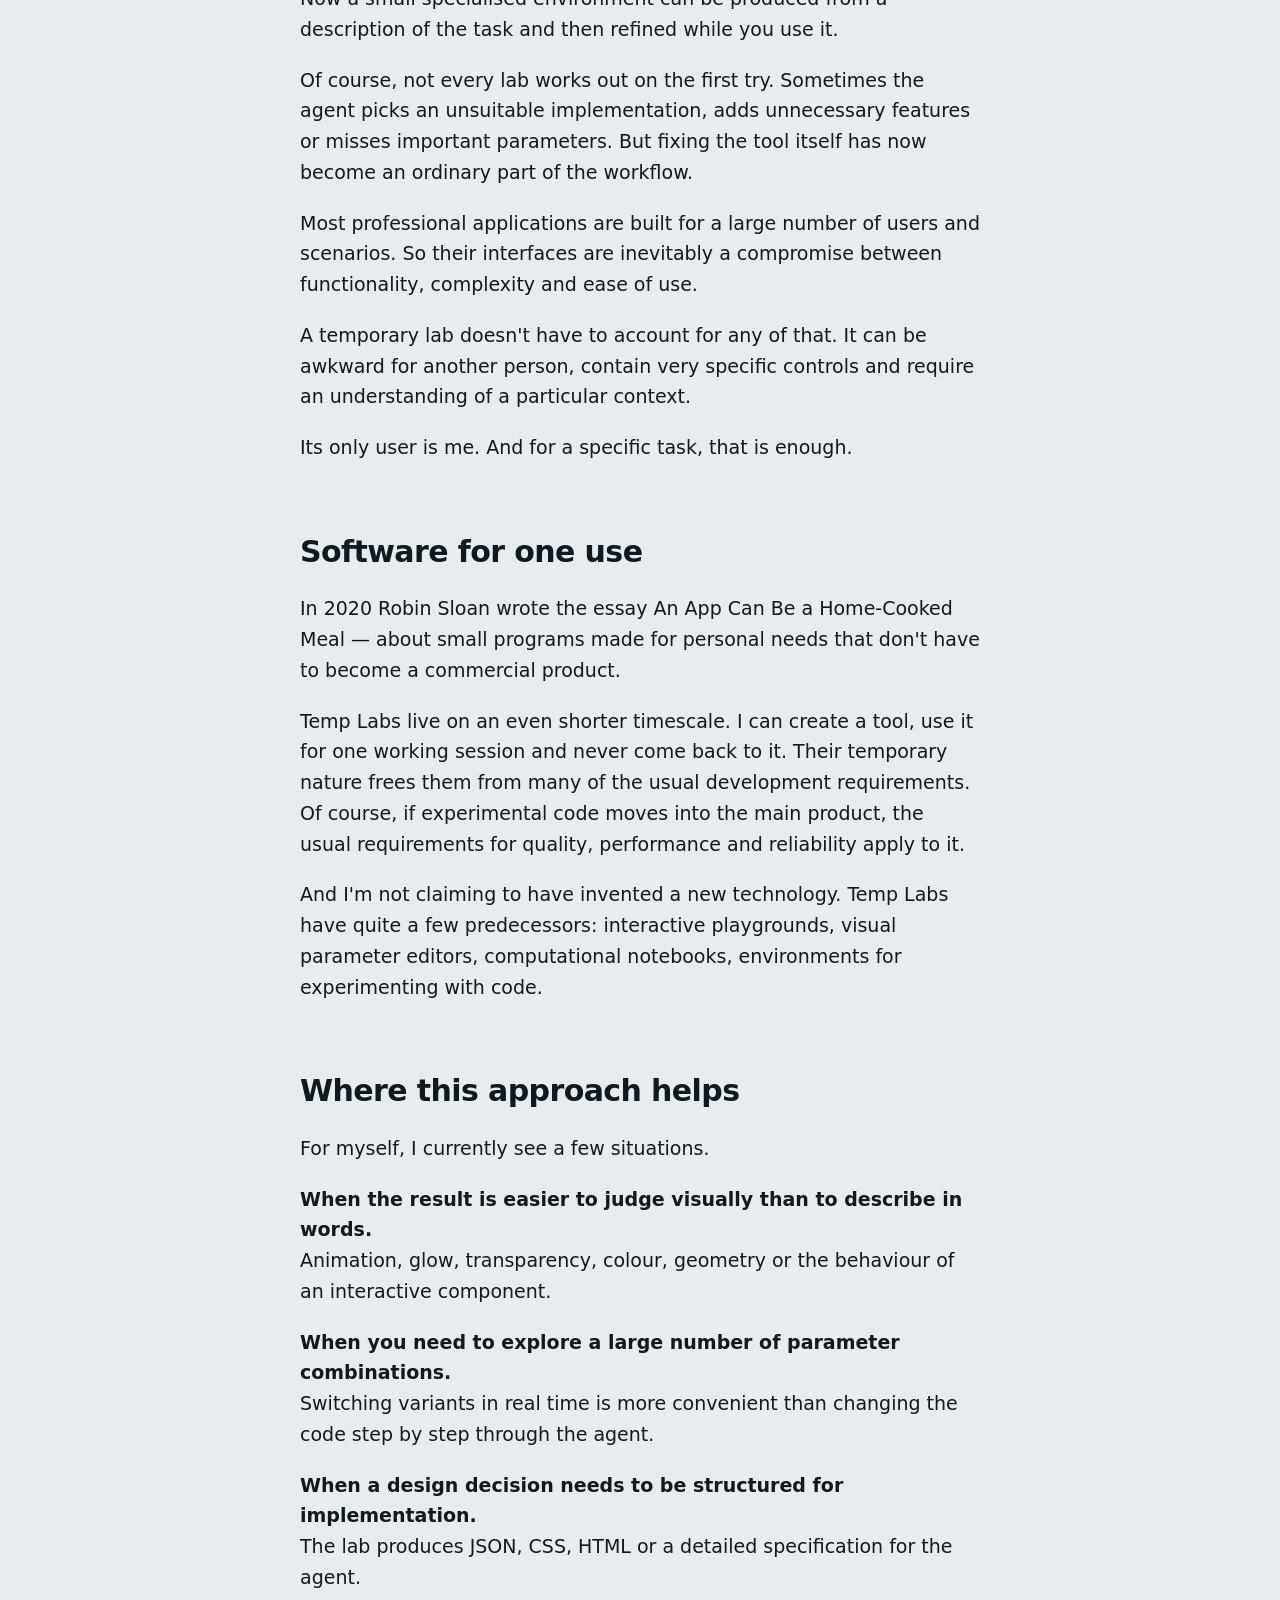
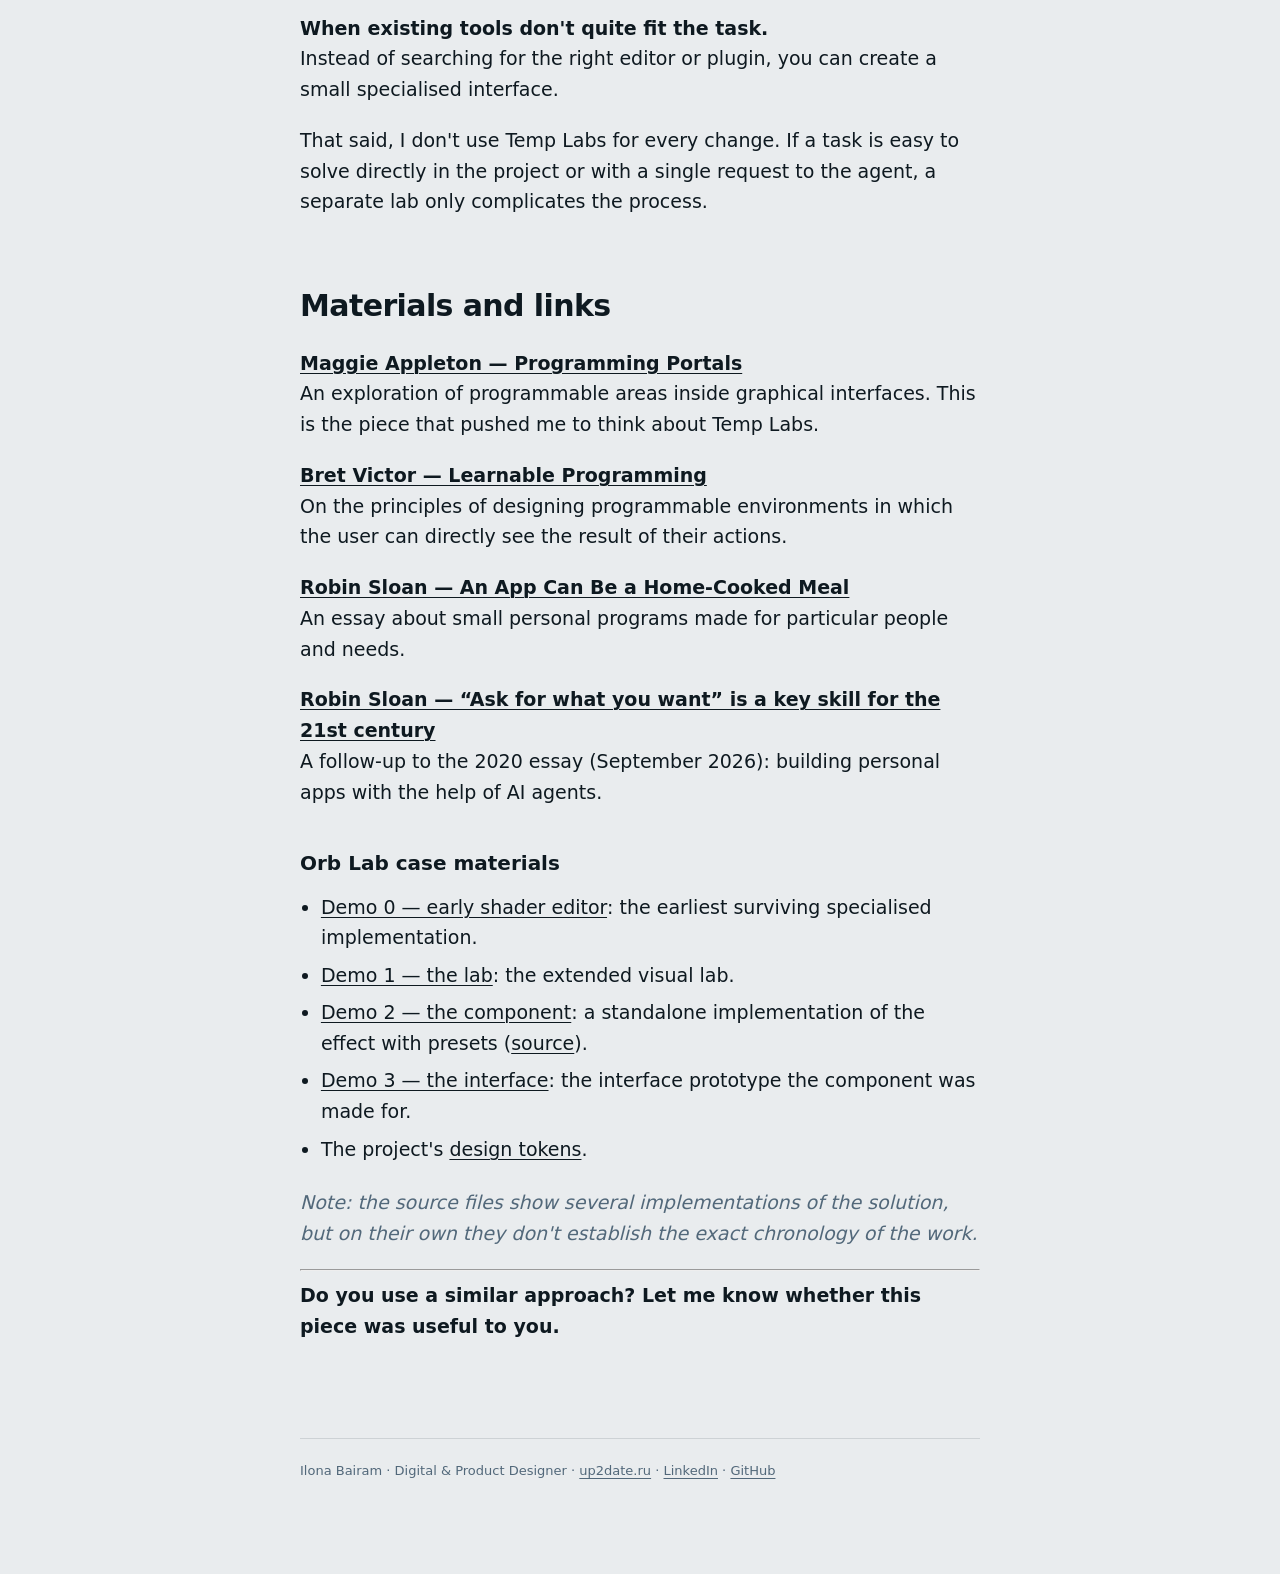
==== commit 85556a05: "Orb Lab: Share button moved to the top" ====
--- a/index.html
+++ b/index.html
@@ -19,9 +19,9 @@
     <link rel="icon" type="image/svg+xml" href="favicon.svg" />
     <link rel="preconnect" href="https://api.fontshare.com" crossorigin />
     <link rel="stylesheet" href="https://api.fontshare.com/v2/css?f[]=switzer@300,400,600&display=swap" />
-    <script type="module" crossorigin src="./assets/en-B0xcDmI7.js"></script>
+    <script type="module" crossorigin src="./assets/en-CyLP_W56.js"></script>
     <link rel="modulepreload" crossorigin href="./assets/modulepreload-polyfill-B5Qt9EMX.js">
-    <link rel="modulepreload" crossorigin href="./assets/article-CYnHb6Ld.js">
+    <link rel="modulepreload" crossorigin href="./assets/article-DsBBlO-E.js">
     <link rel="stylesheet" crossorigin href="./assets/article-YmzzHeDW.css">
   </head>
   <body>
